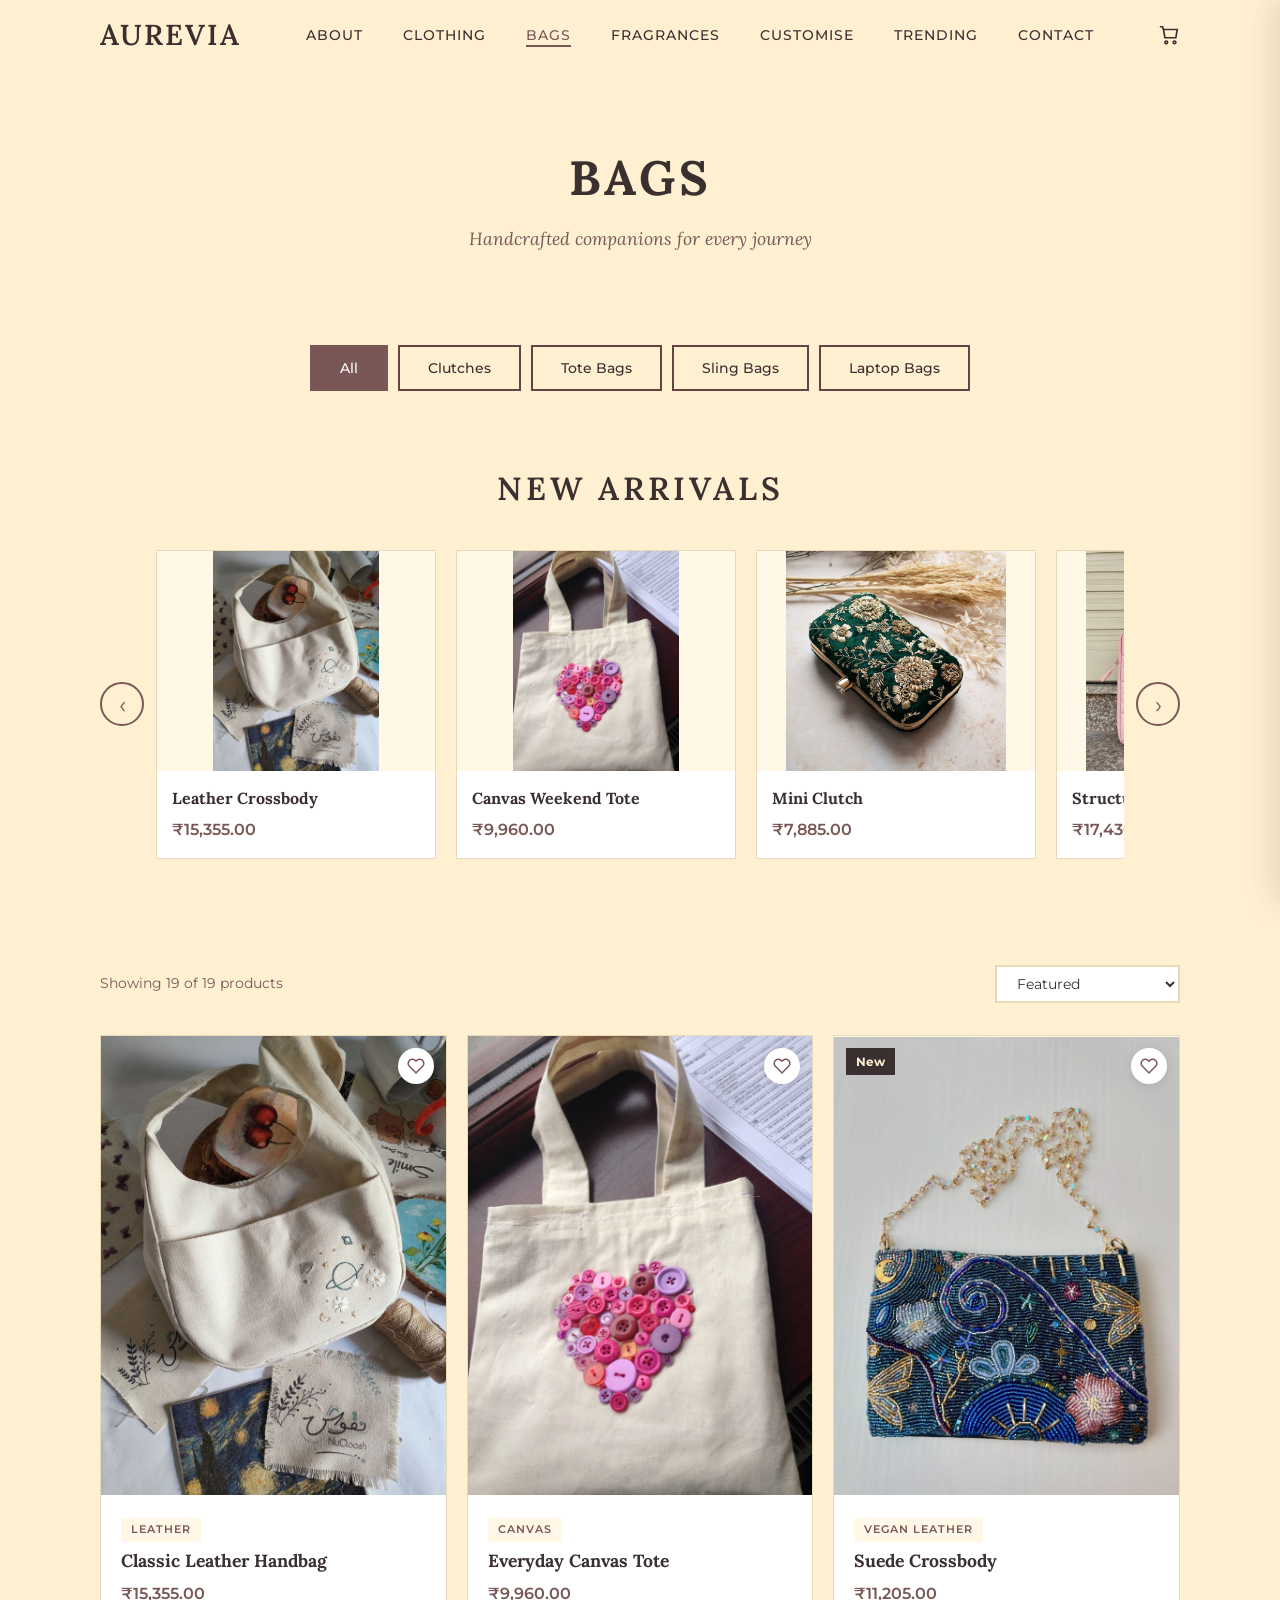
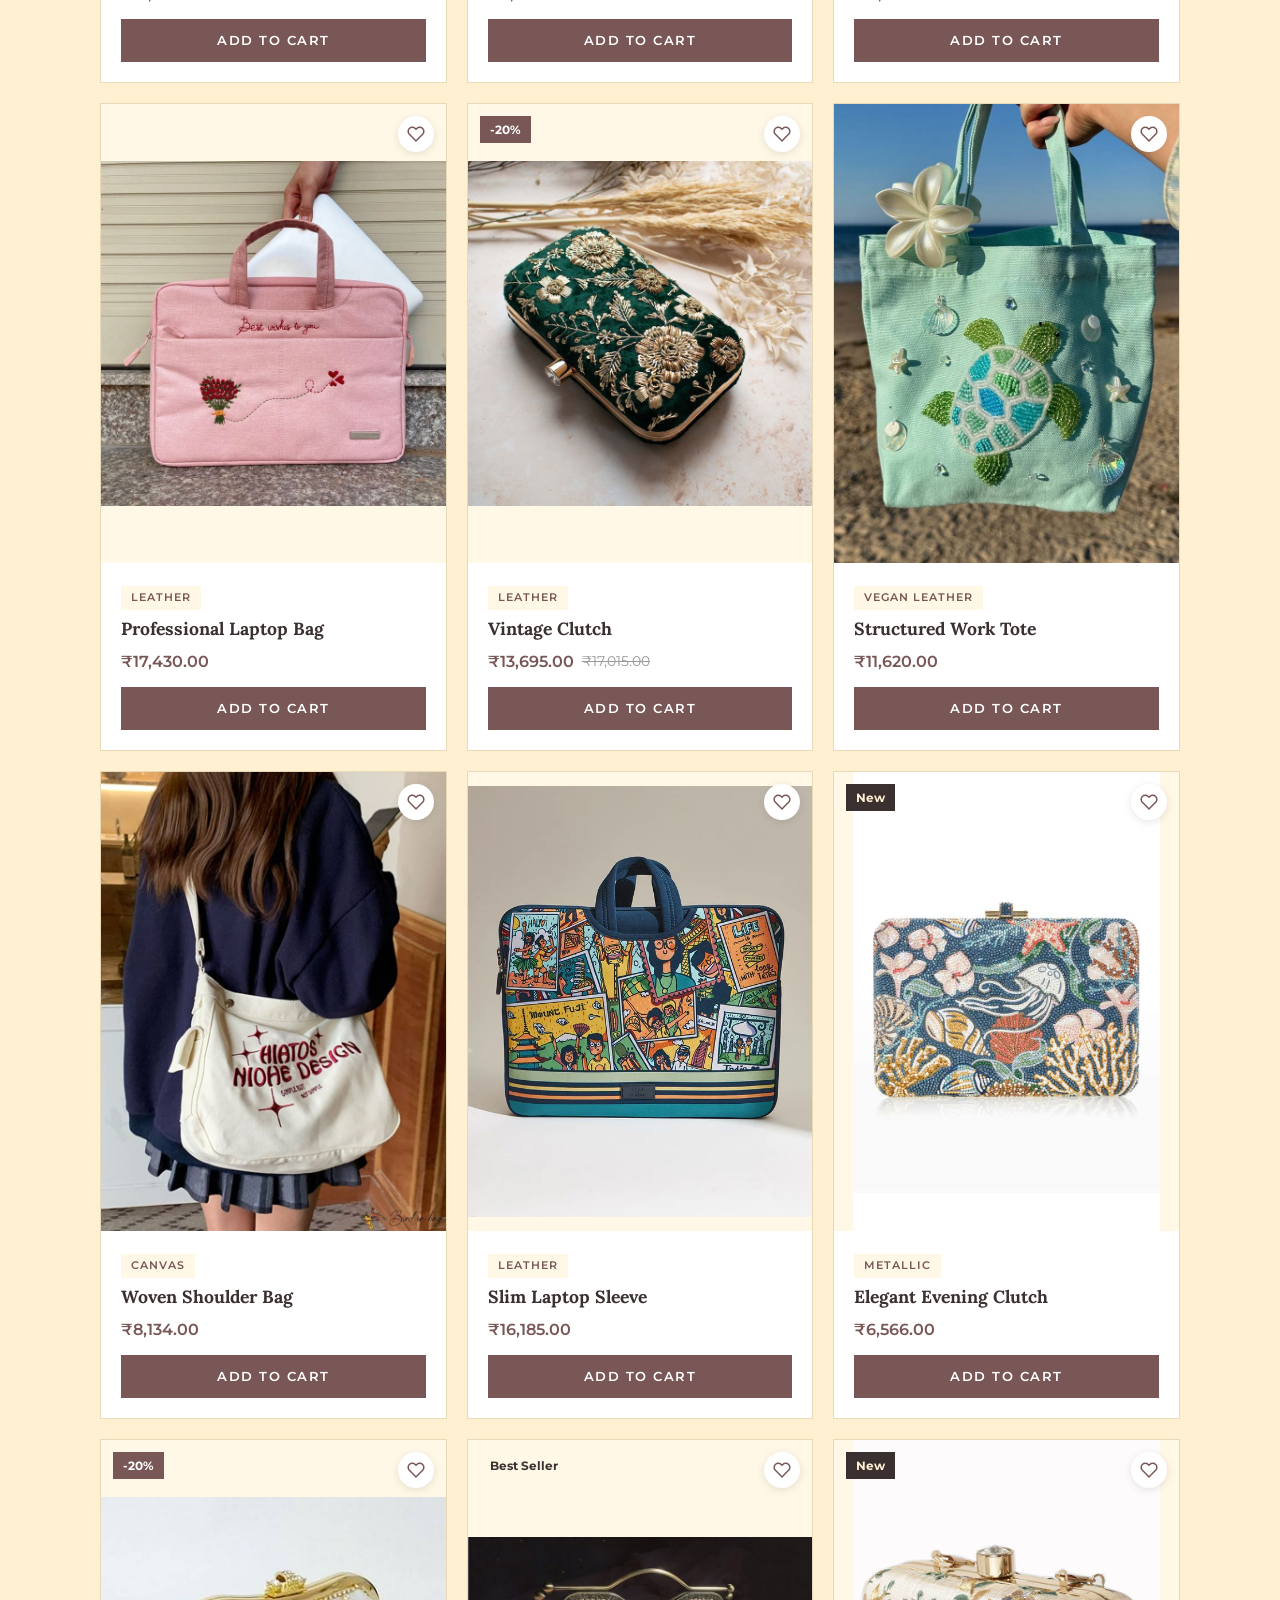
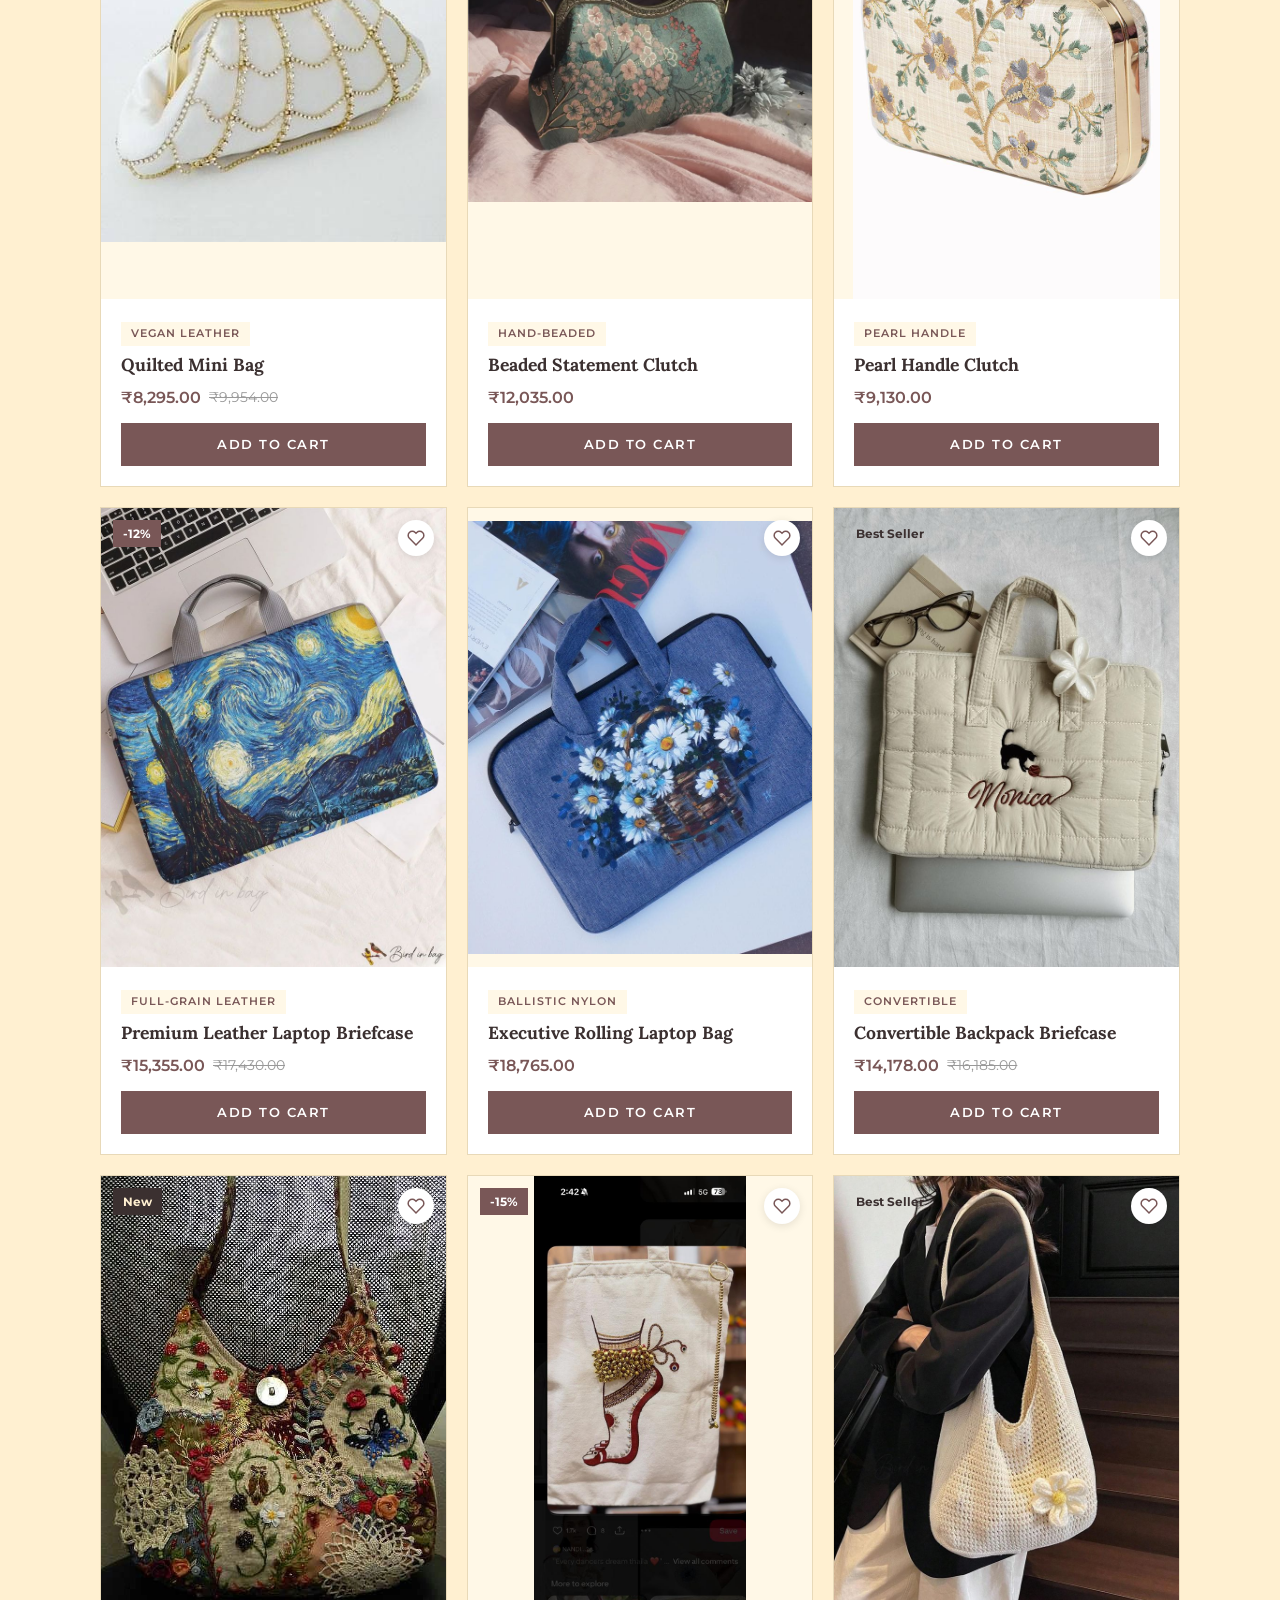
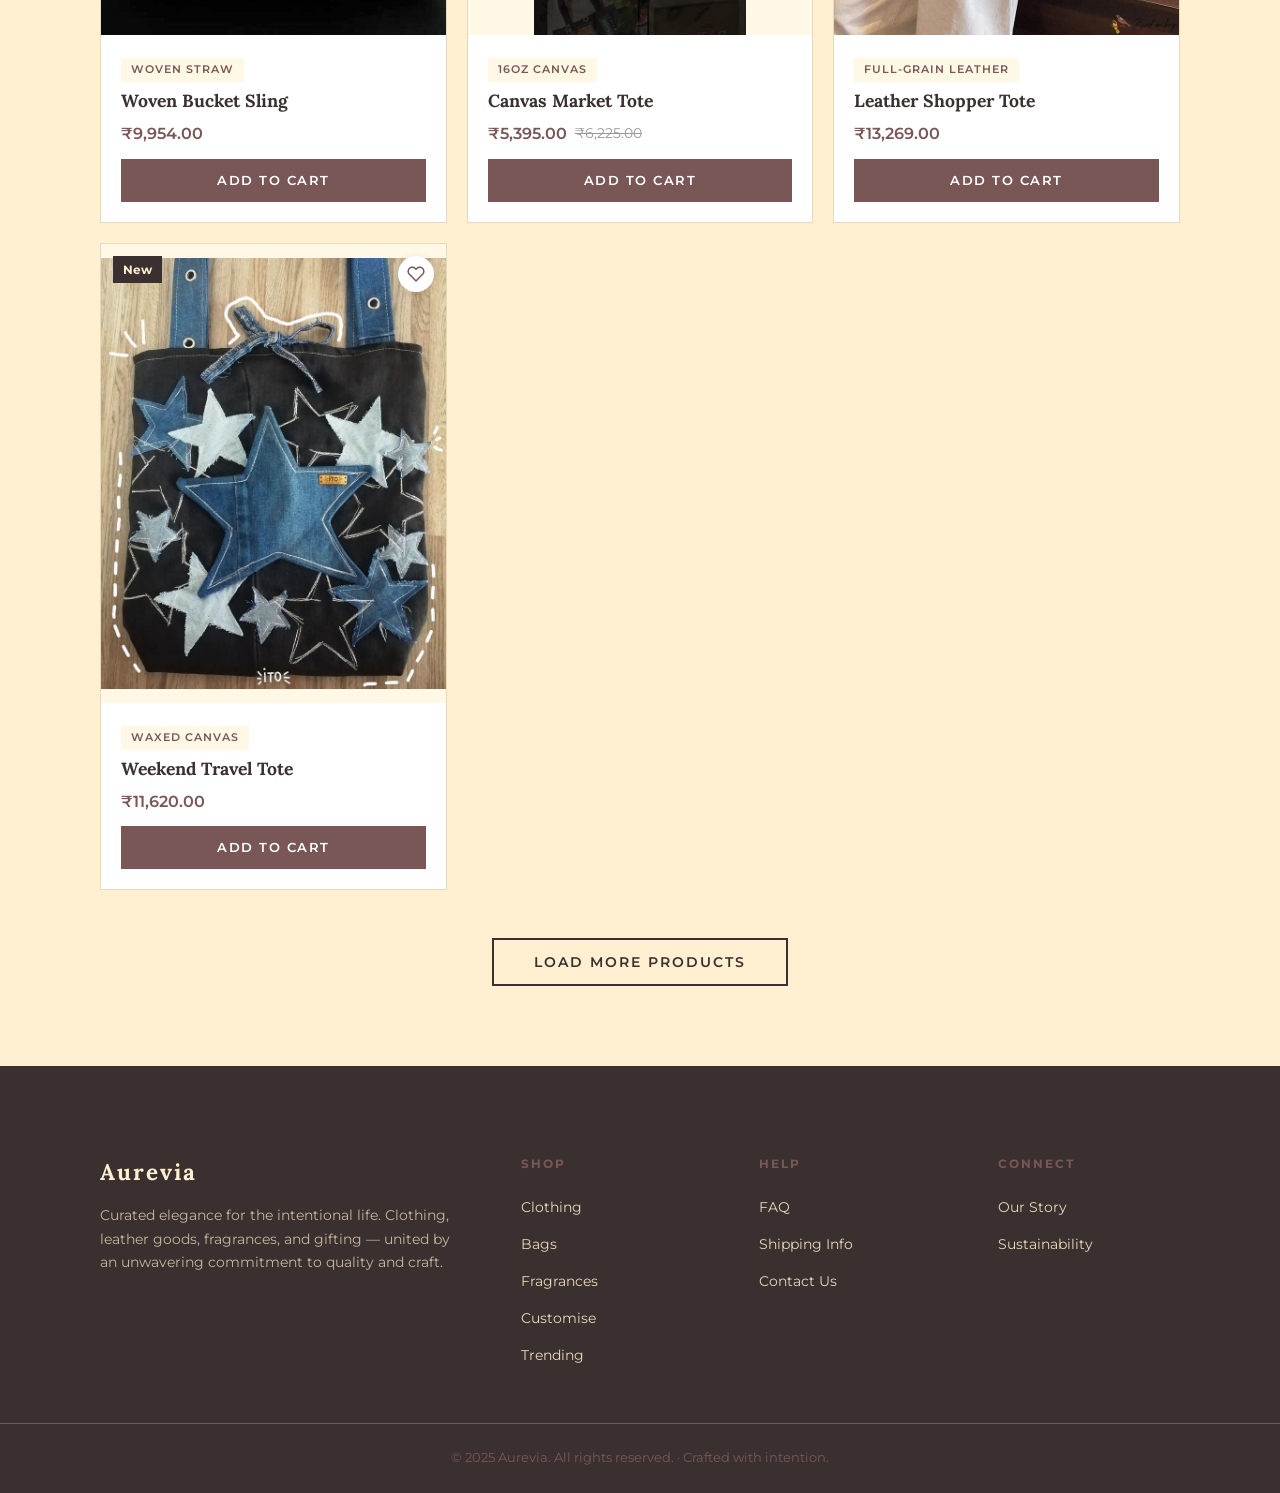
==== bags.html @ 45057c1c "images added, content changes, ui changes" ====
<!DOCTYPE html>
<html lang="en">
<head>
  <meta charset="UTF-8">
  <meta name="viewport" content="width=device-width, initial-scale=1.0">
  <meta name="description" content="Aurevia Bags & Charms — Handcrafted handbags, totes, sling bags, and bag charms.">
  <title>Bags | Aurevia</title>
  <link rel="preconnect" href="https://fonts.googleapis.com">
  <link rel="preconnect" href="https://fonts.gstatic.com" crossorigin>
  <link href="https://fonts.googleapis.com/css2?family=Lora:ital,wght@0,400..700;1,400..700&family=Montserrat:ital,wght@0,100..900;1,100..900&display=swap" rel="stylesheet">
  <link rel="stylesheet" href="styles/globals.css">
  <link rel="stylesheet" href="styles/responsive.css">
  <link rel="stylesheet" href="styles/shared.css">
  <link rel="stylesheet" href="styles/bags.css">
</head>
<body>

  <!-- ═══ NAVIGATION ═══ -->
  <nav id="navbar" class="navbar">
    <div class="container">
      <div class="nav-inner">
        <a href="index.html" class="logo">Aurevia</a>
        <ul class="nav-links">
          <li><a href="index.html" class="hover-link">About</a></li>
          <li><a href="clothing.html" class="hover-link">Clothing</a></li>
          <li><a href="bags.html" class="active">Bags</a></li>
          <li><a href="fragrances.html" class="hover-link">Fragrances</a></li>
          <li><a href="customise.html" class="hover-link">Customise</a></li>
          <li><a href="trending.html" class="hover-link">Trending</a></li>
          <li><a href="contact.html" class="hover-link">Contact</a></li>
        </ul>
        <div class="nav-actions">
          <button class="nav-icon-btn" aria-label="Bag">
            <svg width="22" height="22" fill="none" viewBox="0 0 24 24" stroke="currentColor" stroke-width="1.8">
              <path d="M6 6h15l-1.5 9h-12z"/><circle cx="9" cy="20" r="1.5"/><circle cx="18" cy="20" r="1.5"/><path d="M6 6L5 3H2"/>
            </svg>
            <span class="cart-count" id="cartCount">0</span>
          </button>
          <button class="hamburger" id="hamburgerBtn" aria-label="Menu" aria-expanded="false">
            <span></span><span></span><span></span>
          </button>
        </div>
      </div>
    </div>
  </nav>

  <!-- Mobile Menu Overlay -->
  <div class="mobile-menu-overlay" id="mobileOverlay"></div>

  <!-- Mobile Menu -->
  <div class="mobile-menu" id="mobileMenu" aria-hidden="true">
    <div class="mobile-menu-header">
      <a href="index.html" class="logo">Aurevia</a>
      <button class="mobile-close-btn" id="closeMenuBtn" aria-label="Close menu">
        <svg width="28" height="28" fill="none" viewBox="0 0 24 24" stroke="currentColor" stroke-width="1.8" stroke-linecap="round">
          <line x1="18" y1="6" x2="6" y2="18"/>
          <line x1="6" y1="6" x2="18" y2="18"/>
        </svg>
      </button>
    </div>
    <ul class="mobile-menu-nav">
      <li><a href="index.html">About</a></li>
      <li><a href="clothing.html">Clothing</a></li>
      <li><a href="bags.html" class="active">Bags</a></li>
      <li><a href="fragrances.html">Fragrances</a></li>
      <li><a href="customise.html">Customise</a></li>
      <li><a href="trending.html">Trending</a></li>
      <li><a href="contact.html">Contact</a></li>
    </ul>
    <div class="mobile-menu-footer">
      <div class="mobile-menu-social">
        <a href="#" aria-label="Instagram">
          <svg width="22" height="22" fill="none" viewBox="0 0 24 24" stroke="currentColor" stroke-width="1.6">
            <rect x="2" y="2" width="20" height="20" rx="5"/>
            <path d="M16 11.37A4 4 0 1112.63 8 4 4 0 0116 11.37z"/>
            <line x1="17.5" y1="6.5" x2="17.51" y2="6.5"/>
          </svg>
        </a>
        <a href="#" aria-label="Facebook">
          <svg width="22" height="22" fill="none" viewBox="0 0 24 24" stroke="currentColor" stroke-width="1.6">
            <path d="M18 2h-3a5 5 0 00-5 5v3H7v4h3v8h4v-8h3l1-4h-4V7a1 1 0 011-1h3z"/>
          </svg>
        </a>
        <a href="#" aria-label="Pinterest">
          <svg width="22" height="22" viewBox="0 0 24 24" fill="currentColor">
            <path d="M12 0C5.373 0 0 5.373 0 12c0 5.084 3.163 9.426 7.627 11.174-.105-.949-.2-2.405.042-3.441.218-.937 1.407-5.965 1.407-5.965s-.359-.719-.359-1.782c0-1.668.967-2.914 2.171-2.914 1.023 0 1.518.769 1.518 1.69 0 1.029-.655 2.568-.994 3.995-.283 1.194.599 2.169 1.777 2.169 2.133 0 3.772-2.249 3.772-5.495 0-2.873-2.064-4.882-5.012-4.882-3.414 0-5.418 2.561-5.418 5.207 0 1.031.397 2.138.893 2.738a.36.36 0 01.083.345l-.333 1.36c-.053.22-.174.267-.402.161-1.499-.698-2.436-2.889-2.436-4.649 0-3.785 2.75-7.262 7.929-7.262 4.163 0 7.398 2.967 7.398 6.931 0 4.136-2.607 7.464-6.227 7.464-1.216 0-2.359-.632-2.75-1.378l-.748 2.853c-.271 1.043-1.002 2.35-1.492 3.146C9.57 23.812 10.763 24 12 24c6.627 0 12-5.373 12-12S18.627 0 12 0z"/>
          </svg>
        </a>
      </div>
      <p class="mobile-menu-copyright">&copy; 2025 Aurevia</p>
    </div>
  </div>

  <main>

    <!-- ═══ PAGE HERO ═══ -->
    <section class="page-hero">
      <div class="container">
        <div class="hero-content">
          <div class="hero-line reveal"></div>
          <h1 class="page-title reveal">Bags</h1>
          <p class="page-subtitle reveal">Handcrafted companions for every journey</p>
        </div>
      </div>
    </section>

    <!-- ═══ CATEGORY FILTERS ═══ -->
    <section class="category-filters">
      <div class="container">
        <div class="filter-buttons">
          <button class="filter-btn active" data-category="all">All</button>
          <button class="filter-btn" data-category="clutches">Clutches</button>
          <button class="filter-btn" data-category="totes">Tote Bags</button>
          <button class="filter-btn" data-category="sling">Sling Bags</button>
          <button class="filter-btn" data-category="laptop">Laptop Bags</button>
        </div>
      </div>
    </section>

    <!-- ═══ NEW ARRIVALS CAROUSEL ═══ -->
    <section class="featured-arrivals">
      <div class="container">
        <h2 class="section-title">New Arrivals</h2>
        <div class="carousel-container">
          <button class="carousel-btn prev" aria-label="Previous">&lsaquo;</button>
          <div class="carousel-track" id="arrivalsTrack">

            <div class="carousel-card reveal">
              <div class="carousel-img"><img src="images/bags/clutch bags/bag1.jpeg" alt="Leather Crossbody"></div>
              <div class="carousel-info">
                <h3>Leather Crossbody</h3>
                <span class="current-price">₹15,355.00</span>
              </div>
            </div>

            <div class="carousel-card reveal">
              <div class="carousel-img"><img src="images/bags/tote bags/bag1.jpeg" alt="Canvas Weekend Tote"></div>
              <div class="carousel-info">
                <h3>Canvas Weekend Tote</h3>
                <span class="current-price">₹9,960.00</span>
              </div>
            </div>

            <div class="carousel-card reveal">
              <div class="carousel-img"><img src="images/bags/clutch bags/bag2.jpeg" alt="Mini Clutch"></div>
              <div class="carousel-info">
                <h3>Mini Clutch</h3>
                <span class="current-price">₹7,885.00</span>
              </div>
            </div>

            <div class="carousel-card reveal">
              <div class="carousel-img"><img src="images/bags/laptop bags/bag1.jpeg" alt="Structured Laptop Bag"></div>
              <div class="carousel-info">
                <h3>Structured Laptop Bag</h3>
                <span class="current-price">₹17,430.00</span>
              </div>
            </div>

            <div class="carousel-card reveal">
              <div class="carousel-img"><img src="images/bags/sling bags/bag1.jpeg" alt="Woven Bucket Bag"></div>
              <div class="carousel-info">
                <h3>Woven Bucket Bag</h3>
                <span class="current-price">₹12,035.00</span>
              </div>
            </div>

          </div>
          <button class="carousel-btn next" aria-label="Next">&rsaquo;</button>
        </div>
      </div>
    </section>

    <!-- ═══ PRODUCT GRID ═══ -->
    <section class="products-section">
      <div class="container">
        <div class="products-header">
          <p class="results-count">Showing 19 of 19 products</p>
          <select class="sort-select">
            <option value="featured">Featured</option>
            <option value="newest">Newest</option>
            <option value="price-low">Price: Low to High</option>
            <option value="price-high">Price: High to Low</option>
          </select>
        </div>

        <div class="product-grid grid-3" id="bags-grid">

          <div class="product-card reveal" data-id="bag-001" data-category="clutches" data-price="15355">
            <div class="product-image">
              <img src="images/bags/clutch bags/bag1.jpeg" alt="Classic Leather Handbag">
              <div class="product-overlay"><button class="quick-view-btn">Quick View</button></div>
              <button class="wishlist-btn" aria-label="Add to Wishlist"><svg fill="none" viewBox="0 0 24 24" stroke="currentColor" stroke-width="2"><path d="M20.84 4.61a5.5 5.5 0 00-7.78 0L12 5.67l-1.06-1.06a5.5 5.5 0 00-7.78 7.78l1.06 1.06L12 21.23l7.78-7.78 1.06-1.06a5.5 5.5 0 000-7.78z"/></svg></button>
            </div>
            <div class="product-info">
              <span class="material-tag">Leather</span>
              <h3 class="product-name">Classic Leather Handbag</h3>
              <div class="product-price"><span class="current-price">₹15,355.00</span></div>
              <button class="add-to-cart-btn">Add to Cart</button>
            </div>
          </div>

          <div class="product-card reveal" data-id="bag-002" data-category="totes" data-price="9960">
            <div class="product-image">
              <img src="images/bags/tote bags/bag1.jpeg" alt="Everyday Canvas Tote">
              <div class="product-overlay"><button class="quick-view-btn">Quick View</button></div>
              <button class="wishlist-btn" aria-label="Add to Wishlist"><svg fill="none" viewBox="0 0 24 24" stroke="currentColor" stroke-width="2"><path d="M20.84 4.61a5.5 5.5 0 00-7.78 0L12 5.67l-1.06-1.06a5.5 5.5 0 00-7.78 7.78l1.06 1.06L12 21.23l7.78-7.78 1.06-1.06a5.5 5.5 0 000-7.78z"/></svg></button>
            </div>
            <div class="product-info">
              <span class="material-tag">Canvas</span>
              <h3 class="product-name">Everyday Canvas Tote</h3>
              <div class="product-price"><span class="current-price">₹9,960.00</span></div>
              <button class="add-to-cart-btn">Add to Cart</button>
            </div>
          </div>

          <div class="product-card reveal" data-category="sling" data-price="11205">
            <div class="product-image">
              <img src="images/bags/sling bags/bag1.jpeg" alt="Suede Crossbody">
              <div class="product-overlay"><button class="quick-view-btn">Quick View</button></div>
              <button class="wishlist-btn" aria-label="Add to Wishlist"><svg fill="none" viewBox="0 0 24 24" stroke="currentColor" stroke-width="2"><path d="M20.84 4.61a5.5 5.5 0 00-7.78 0L12 5.67l-1.06-1.06a5.5 5.5 0 00-7.78 7.78l1.06 1.06L12 21.23l7.78-7.78 1.06-1.06a5.5 5.5 0 000-7.78z"/></svg></button>
              <span class="product-badge new">New</span>
            </div>
            <div class="product-info">
              <span class="material-tag">Vegan Leather</span>
              <h3 class="product-name">Suede Crossbody</h3>
              <div class="product-price"><span class="current-price">₹11,205.00</span></div>
              <button class="add-to-cart-btn">Add to Cart</button>
            </div>
          </div>

          <div class="product-card reveal" data-category="laptop" data-price="17430">
            <div class="product-image">
              <img src="images/bags/laptop bags/bag1.jpeg" alt="Professional Laptop Bag">
              <div class="product-overlay"><button class="quick-view-btn">Quick View</button></div>
              <button class="wishlist-btn" aria-label="Add to Wishlist"><svg fill="none" viewBox="0 0 24 24" stroke="currentColor" stroke-width="2"><path d="M20.84 4.61a5.5 5.5 0 00-7.78 0L12 5.67l-1.06-1.06a5.5 5.5 0 00-7.78 7.78l1.06 1.06L12 21.23l7.78-7.78 1.06-1.06a5.5 5.5 0 000-7.78z"/></svg></button>
            </div>
            <div class="product-info">
              <span class="material-tag">Leather</span>
              <h3 class="product-name">Professional Laptop Bag</h3>
              <div class="product-price"><span class="current-price">₹17,430.00</span></div>
              <button class="add-to-cart-btn">Add to Cart</button>
            </div>
          </div>

          <div class="product-card reveal" data-category="clutches" data-price="13695">
            <div class="product-image">
              <img src="images/bags/clutch bags/bag2.jpeg" alt="Vintage Clutch">
              <div class="product-overlay"><button class="quick-view-btn">Quick View</button></div>
              <button class="wishlist-btn" aria-label="Add to Wishlist"><svg fill="none" viewBox="0 0 24 24" stroke="currentColor" stroke-width="2"><path d="M20.84 4.61a5.5 5.5 0 00-7.78 0L12 5.67l-1.06-1.06a5.5 5.5 0 00-7.78 7.78l1.06 1.06L12 21.23l7.78-7.78 1.06-1.06a5.5 5.5 0 000-7.78z"/></svg></button>
              <span class="product-badge sale">-20%</span>
            </div>
            <div class="product-info">
              <span class="material-tag">Leather</span>
              <h3 class="product-name">Vintage Clutch</h3>
              <div class="product-price"><span class="current-price">₹13,695.00</span><span class="original-price">₹17,015.00</span></div>
              <button class="add-to-cart-btn">Add to Cart</button>
            </div>
          </div>

          <div class="product-card reveal" data-category="totes" data-price="11620">
            <div class="product-image">
              <img src="images/bags/tote bags/bag2.jpeg" alt="Structured Work Tote">
              <div class="product-overlay"><button class="quick-view-btn">Quick View</button></div>
              <button class="wishlist-btn" aria-label="Add to Wishlist"><svg fill="none" viewBox="0 0 24 24" stroke="currentColor" stroke-width="2"><path d="M20.84 4.61a5.5 5.5 0 00-7.78 0L12 5.67l-1.06-1.06a5.5 5.5 0 00-7.78 7.78l1.06 1.06L12 21.23l7.78-7.78 1.06-1.06a5.5 5.5 0 000-7.78z"/></svg></button>
            </div>
            <div class="product-info">
              <span class="material-tag">Vegan Leather</span>
              <h3 class="product-name">Structured Work Tote</h3>
              <div class="product-price"><span class="current-price">₹11,620.00</span></div>
              <button class="add-to-cart-btn">Add to Cart</button>
            </div>
          </div>

          <div class="product-card reveal" data-category="sling" data-price="8134">
            <div class="product-image">
              <img src="images/bags/sling bags/bag2.jpeg" alt="Woven Shoulder Bag">
              <div class="product-overlay"><button class="quick-view-btn">Quick View</button></div>
              <button class="wishlist-btn" aria-label="Add to Wishlist"><svg fill="none" viewBox="0 0 24 24" stroke="currentColor" stroke-width="2"><path d="M20.84 4.61a5.5 5.5 0 00-7.78 0L12 5.67l-1.06-1.06a5.5 5.5 0 00-7.78 7.78l1.06 1.06L12 21.23l7.78-7.78 1.06-1.06a5.5 5.5 0 000-7.78z"/></svg></button>
            </div>
            <div class="product-info">
              <span class="material-tag">Canvas</span>
              <h3 class="product-name">Woven Shoulder Bag</h3>
              <div class="product-price"><span class="current-price">₹8,134.00</span></div>
              <button class="add-to-cart-btn">Add to Cart</button>
            </div>
          </div>

          <div class="product-card reveal" data-category="laptop" data-price="16185">
            <div class="product-image">
              <img src="images/bags/laptop bags/bag2.jpeg" alt="Slim Laptop Sleeve">
              <div class="product-overlay"><button class="quick-view-btn">Quick View</button></div>
              <button class="wishlist-btn" aria-label="Add to Wishlist"><svg fill="none" viewBox="0 0 24 24" stroke="currentColor" stroke-width="2"><path d="M20.84 4.61a5.5 5.5 0 00-7.78 0L12 5.67l-1.06-1.06a5.5 5.5 0 00-7.78 7.78l1.06 1.06L12 21.23l7.78-7.78 1.06-1.06a5.5 5.5 0 000-7.78z"/></svg></button>
            </div>
            <div class="product-info">
              <span class="material-tag">Leather</span>
              <h3 class="product-name">Slim Laptop Sleeve</h3>
              <div class="product-price"><span class="current-price">₹16,185.00</span></div>
              <button class="add-to-cart-btn">Add to Cart</button>
            </div>
          </div>

          <div class="product-card reveal" data-id="bag-003" data-category="clutches" data-price="6566">
            <div class="product-image">
              <img src="images/bags/clutch bags/bag3.jpeg" alt="Elegant Evening Clutch">
              <div class="product-overlay"><button class="quick-view-btn">Quick View</button></div>
              <button class="wishlist-btn" aria-label="Add to Wishlist"><svg fill="none" viewBox="0 0 24 24" stroke="currentColor" stroke-width="2"><path d="M20.84 4.61a5.5 5.5 0 00-7.78 0L12 5.67l-1.06-1.06a5.5 5.5 0 00-7.78 7.78l1.06 1.06L12 21.23l7.78-7.78 1.06-1.06a5.5 5.5 0 000-7.78z"/></svg></button>
              <span class="product-badge new">New</span>
            </div>
            <div class="product-info">
              <span class="material-tag">Metallic</span>
              <h3 class="product-name">Elegant Evening Clutch</h3>
              <div class="product-price"><span class="current-price">₹6,566.00</span></div>
              <button class="add-to-cart-btn">Add to Cart</button>
            </div>
          </div>

          <div class="product-card reveal" data-id="bag-004" data-category="clutches" data-price="8295">
            <div class="product-image">
              <img src="images/bags/clutch bags/bag4.jpeg" alt="Quilted Mini Bag">
              <div class="product-overlay"><button class="quick-view-btn">Quick View</button></div>
              <button class="wishlist-btn" aria-label="Add to Wishlist"><svg fill="none" viewBox="0 0 24 24" stroke="currentColor" stroke-width="2"><path d="M20.84 4.61a5.5 5.5 0 00-7.78 0L12 5.67l-1.06-1.06a5.5 5.5 0 00-7.78 7.78l1.06 1.06L12 21.23l7.78-7.78 1.06-1.06a5.5 5.5 0 000-7.78z"/></svg></button>
              <span class="product-badge sale">-20%</span>
            </div>
            <div class="product-info">
              <span class="material-tag">Vegan Leather</span>
              <h3 class="product-name">Quilted Mini Bag</h3>
              <div class="product-price"><span class="current-price">₹8,295.00</span><span class="original-price">₹9,954.00</span></div>
              <button class="add-to-cart-btn">Add to Cart</button>
            </div>
          </div>

          <div class="product-card reveal" data-id="bag-005" data-category="clutches" data-price="12035">
            <div class="product-image">
              <img src="images/bags/clutch bags/bag5.jpeg" alt="Beaded Statement Clutch">
              <div class="product-overlay"><button class="quick-view-btn">Quick View</button></div>
              <button class="wishlist-btn" aria-label="Add to Wishlist"><svg fill="none" viewBox="0 0 24 24" stroke="currentColor" stroke-width="2"><path d="M20.84 4.61a5.5 5.5 0 00-7.78 0L12 5.67l-1.06-1.06a5.5 5.5 0 00-7.78 7.78l1.06 1.06L12 21.23l7.78-7.78 1.06-1.06a5.5 5.5 0 000-7.78z"/></svg></button>
              <span class="product-badge bestseller">Best Seller</span>
            </div>
            <div class="product-info">
              <span class="material-tag">Hand-beaded</span>
              <h3 class="product-name">Beaded Statement Clutch</h3>
              <div class="product-price"><span class="current-price">₹12,035.00</span></div>
              <button class="add-to-cart-btn">Add to Cart</button>
            </div>
          </div>

          <div class="product-card reveal" data-id="bag-006" data-category="clutches" data-price="9130">
            <div class="product-image">
              <img src="images/bags/clutch bags/bag6.jpeg" alt="Pearl Handle Clutch">
              <div class="product-overlay"><button class="quick-view-btn">Quick View</button></div>
              <button class="wishlist-btn" aria-label="Add to Wishlist"><svg fill="none" viewBox="0 0 24 24" stroke="currentColor" stroke-width="2"><path d="M20.84 4.61a5.5 5.5 0 00-7.78 0L12 5.67l-1.06-1.06a5.5 5.5 0 00-7.78 7.78l1.06 1.06L12 21.23l7.78-7.78 1.06-1.06a5.5 5.5 0 000-7.78z"/></svg></button>
              <span class="product-badge new">New</span>
            </div>
            <div class="product-info">
              <span class="material-tag">Pearl Handle</span>
              <h3 class="product-name">Pearl Handle Clutch</h3>
              <div class="product-price"><span class="current-price">₹9,130.00</span></div>
              <button class="add-to-cart-btn">Add to Cart</button>
            </div>
          </div>

          <div class="product-card reveal" data-id="bag-007" data-category="laptop" data-price="15355">
            <div class="product-image">
              <img src="images/bags/laptop bags/bag3.jpeg" alt="Premium Leather Laptop Briefcase">
              <div class="product-overlay"><button class="quick-view-btn">Quick View</button></div>
              <button class="wishlist-btn" aria-label="Add to Wishlist"><svg fill="none" viewBox="0 0 24 24" stroke="currentColor" stroke-width="2"><path d="M20.84 4.61a5.5 5.5 0 00-7.78 0L12 5.67l-1.06-1.06a5.5 5.5 0 00-7.78 7.78l1.06 1.06L12 21.23l7.78-7.78 1.06-1.06a5.5 5.5 0 000-7.78z"/></svg></button>
              <span class="product-badge sale">-12%</span>
            </div>
            <div class="product-info">
              <span class="material-tag">Full-Grain Leather</span>
              <h3 class="product-name">Premium Leather Laptop Briefcase</h3>
              <div class="product-price"><span class="current-price">₹15,355.00</span><span class="original-price">₹17,430.00</span></div>
              <button class="add-to-cart-btn">Add to Cart</button>
            </div>
          </div>

          <div class="product-card reveal" data-id="bag-008" data-category="laptop" data-price="18765">
            <div class="product-image">
              <img src="images/bags/laptop bags/bag4.jpeg" alt="Executive Rolling Laptop Bag">
              <div class="product-overlay"><button class="quick-view-btn">Quick View</button></div>
              <button class="wishlist-btn" aria-label="Add to Wishlist"><svg fill="none" viewBox="0 0 24 24" stroke="currentColor" stroke-width="2"><path d="M20.84 4.61a5.5 5.5 0 00-7.78 0L12 5.67l-1.06-1.06a5.5 5.5 0 00-7.78 7.78l1.06 1.06L12 21.23l7.78-7.78 1.06-1.06a5.5 5.5 0 000-7.78z"/></svg></button>
            </div>
            <div class="product-info">
              <span class="material-tag">Ballistic Nylon</span>
              <h3 class="product-name">Executive Rolling Laptop Bag</h3>
              <div class="product-price"><span class="current-price">₹18,765.00</span></div>
              <button class="add-to-cart-btn">Add to Cart</button>
            </div>
          </div>

          <div class="product-card reveal" data-id="bag-009" data-category="laptop" data-price="14178">
            <div class="product-image">
              <img src="images/bags/laptop bags/bag5.jpeg" alt="Convertible Backpack Briefcase">
              <div class="product-overlay"><button class="quick-view-btn">Quick View</button></div>
              <button class="wishlist-btn" aria-label="Add to Wishlist"><svg fill="none" viewBox="0 0 24 24" stroke="currentColor" stroke-width="2"><path d="M20.84 4.61a5.5 5.5 0 00-7.78 0L12 5.67l-1.06-1.06a5.5 5.5 0 00-7.78 7.78l1.06 1.06L12 21.23l7.78-7.78 1.06-1.06a5.5 5.5 0 000-7.78z"/></svg></button>
              <span class="product-badge bestseller">Best Seller</span>
            </div>
            <div class="product-info">
              <span class="material-tag">Convertible</span>
              <h3 class="product-name">Convertible Backpack Briefcase</h3>
              <div class="product-price"><span class="current-price">₹14,178.00</span><span class="original-price">₹16,185.00</span></div>
              <button class="add-to-cart-btn">Add to Cart</button>
            </div>
          </div>

          <div class="product-card reveal" data-id="bag-010" data-category="sling" data-price="9954">
            <div class="product-image">
              <img src="images/bags/sling bags/bag3.jpeg" alt="Woven Bucket Sling">
              <div class="product-overlay"><button class="quick-view-btn">Quick View</button></div>
              <button class="wishlist-btn" aria-label="Add to Wishlist"><svg fill="none" viewBox="0 0 24 24" stroke="currentColor" stroke-width="2"><path d="M20.84 4.61a5.5 5.5 0 00-7.78 0L12 5.67l-1.06-1.06a5.5 5.5 0 00-7.78 7.78l1.06 1.06L12 21.23l7.78-7.78 1.06-1.06a5.5 5.5 0 000-7.78z"/></svg></button>
              <span class="product-badge new">New</span>
            </div>
            <div class="product-info">
              <span class="material-tag">Woven Straw</span>
              <h3 class="product-name">Woven Bucket Sling</h3>
              <div class="product-price"><span class="current-price">₹9,954.00</span></div>
              <button class="add-to-cart-btn">Add to Cart</button>
            </div>
          </div>

          <div class="product-card reveal" data-id="bag-011" data-category="totes" data-price="5395">
            <div class="product-image">
              <img src="images/bags/tote bags/bag3.jpeg" alt="Canvas Market Tote">
              <div class="product-overlay"><button class="quick-view-btn">Quick View</button></div>
              <button class="wishlist-btn" aria-label="Add to Wishlist"><svg fill="none" viewBox="0 0 24 24" stroke="currentColor" stroke-width="2"><path d="M20.84 4.61a5.5 5.5 0 00-7.78 0L12 5.67l-1.06-1.06a5.5 5.5 0 00-7.78 7.78l1.06 1.06L12 21.23l7.78-7.78 1.06-1.06a5.5 5.5 0 000-7.78z"/></svg></button>
              <span class="product-badge sale">-15%</span>
            </div>
            <div class="product-info">
              <span class="material-tag">16oz Canvas</span>
              <h3 class="product-name">Canvas Market Tote</h3>
              <div class="product-price"><span class="current-price">₹5,395.00</span><span class="original-price">₹6,225.00</span></div>
              <button class="add-to-cart-btn">Add to Cart</button>
            </div>
          </div>

          <div class="product-card reveal" data-id="bag-012" data-category="totes" data-price="13269">
            <div class="product-image">
              <img src="images/bags/tote bags/bag4.jpeg" alt="Leather Shopper Tote">
              <div class="product-overlay"><button class="quick-view-btn">Quick View</button></div>
              <button class="wishlist-btn" aria-label="Add to Wishlist"><svg fill="none" viewBox="0 0 24 24" stroke="currentColor" stroke-width="2"><path d="M20.84 4.61a5.5 5.5 0 00-7.78 0L12 5.67l-1.06-1.06a5.5 5.5 0 00-7.78 7.78l1.06 1.06L12 21.23l7.78-7.78 1.06-1.06a5.5 5.5 0 000-7.78z"/></svg></button>
              <span class="product-badge bestseller">Best Seller</span>
            </div>
            <div class="product-info">
              <span class="material-tag">Full-Grain Leather</span>
              <h3 class="product-name">Leather Shopper Tote</h3>
              <div class="product-price"><span class="current-price">₹13,269.00</span></div>
              <button class="add-to-cart-btn">Add to Cart</button>
            </div>
          </div>

          <div class="product-card reveal" data-id="bag-013" data-category="totes" data-price="11620">
            <div class="product-image">
              <img src="images/bags/tote bags/bag5.jpeg" alt="Weekend Travel Tote">
              <div class="product-overlay"><button class="quick-view-btn">Quick View</button></div>
              <button class="wishlist-btn" aria-label="Add to Wishlist"><svg fill="none" viewBox="0 0 24 24" stroke="currentColor" stroke-width="2"><path d="M20.84 4.61a5.5 5.5 0 00-7.78 0L12 5.67l-1.06-1.06a5.5 5.5 0 00-7.78 7.78l1.06 1.06L12 21.23l7.78-7.78 1.06-1.06a5.5 5.5 0 000-7.78z"/></svg></button>
              <span class="product-badge new">New</span>
            </div>
            <div class="product-info">
              <span class="material-tag">Waxed Canvas</span>
              <h3 class="product-name">Weekend Travel Tote</h3>
              <div class="product-price"><span class="current-price">₹11,620.00</span></div>
              <button class="add-to-cart-btn">Add to Cart</button>
            </div>
          </div>

        </div>

        <div class="load-more"><button class="load-more-btn">Load More Products</button></div>
      </div>
    </section>
  </main>

  <!-- ═══ FOOTER ═══ -->
  <footer class="footer">
    <div class="container">
      <div class="footer-grid">
        <div class="footer-brand">
          <h3>Aurevia</h3>
          <p>Curated elegance for the intentional life. Clothing, leather goods, fragrances, and gifting — united by an unwavering commitment to quality and craft.</p>
        </div>
        <div class="footer-col"><h4>Shop</h4><ul class="footer-links"><li><a href="clothing.html" class="hover-link">Clothing</a></li><li><a href="bags.html" class="hover-link">Bags</a></li><li><a href="fragrances.html" class="hover-link">Fragrances</a></li><li><a href="customise.html" class="hover-link">Customise</a></li><li><a href="trending.html" class="hover-link">Trending</a></li></ul></div>
        <div class="footer-col"><h4>Help</h4><ul class="footer-links"><li><a href="contact.html">FAQ</a></li><li><a href="#">Shipping Info</a></li><li><a href="contact.html">Contact Us</a></li></ul></div>
        <div class="footer-col"><h4>Connect</h4><ul class="footer-links"><li><a href="index.html">Our Story</a></li><li><a href="#">Sustainability</a></li></ul></div>
      </div>
    </div>
    <div class="footer-bottom"><div class="container"><p>&copy; 2025 Aurevia. All rights reserved. &middot; Crafted with intention.</p></div></div>
  </footer>

  <script src="js/main.js"></script>
  <script src="js/cart.js"></script>
  <script src="js/products.js"></script>
  <script>
    /* Carousel navigation */
    const track = document.getElementById('arrivalsTrack');
    const prevBtn = document.querySelector('.carousel-btn.prev');
    const nextBtn = document.querySelector('.carousel-btn.next');
    if (track && prevBtn && nextBtn) {
      const scrollAmt = 300;
      prevBtn.addEventListener('click', () => track.scrollBy({ left: -scrollAmt, behavior: 'smooth' }));
      nextBtn.addEventListener('click', () => track.scrollBy({ left: scrollAmt, behavior: 'smooth' }));
    }
  </script>
</body>
</html>
---- styles/globals.css ----
/* =============================================
   GLOBALS.CSS — Aurevia E-Commerce
   Base styles, design tokens, utilities
   ============================================= */

/* ─── Design Tokens ─────────────────────────── */
:root {
  /* Color Palette */
  --cream-bg:    #FFF0D1;
  --cream-light: #FFF8E7;
  --cream-dark:  #E8D9B8;
  --warm-brown:  #795757;
  --deep-brown:  #664343;
  --dark-brown:  #3B3030;
  --white:       #FFFFFF;

  /* Typography */
  --font-primary:   'Lora', serif;
  --font-secondary: 'Montserrat', sans-serif;

  /* Shadows */
  --shadow-sm: 0 2px 10px rgba(59, 48, 48, 0.06);
  --shadow-md: 0 4px 20px rgba(59, 48, 48, 0.10);
  --shadow-lg: 0 8px 40px rgba(59, 48, 48, 0.16);

  /* Transitions */
  --t-fast: 0.2s ease-out;
  --t-base: 0.3s ease-out;
  --t-slow: 0.6s ease-out;
}

/* ─── Reset ─────────────────────────────────── */
*, *::before, *::after {
  box-sizing: border-box;
  margin: 0;
  padding: 0;
}

*:focus-visible {
  outline: 2px solid var(--warm-brown);
  outline-offset: 2px;
}

html {
  scroll-behavior: smooth;
  font-size: 16px;
}

body {
  background-color: var(--cream-bg);
  color: var(--dark-brown);
  font-family: var(--font-secondary);
  overflow-x: hidden;
  line-height: 1.6;
}

img {
  max-width: 100%;
  height: auto;
  display: block;
}

a {
  text-decoration: none;
  color: inherit;
  transition: color var(--t-base);
}

ul, ol {
  list-style: none;
}

button {
  cursor: pointer;
  border: none;
  background: none;
  font-family: var(--font-secondary);
}

/* ─── Custom Scrollbar ───────────────────────── */
::-webkit-scrollbar          { width: 8px; }
::-webkit-scrollbar-track    { background: var(--cream-bg); }
::-webkit-scrollbar-thumb    { background: var(--warm-brown); border-radius: 4px; }
::-webkit-scrollbar-thumb:hover { background: var(--deep-brown); }

/* ─── Layout ─────────────────────────────────── */
.container {
  max-width: 1200px;
  margin: 0 auto;
  padding: 0 2rem;
}

/* ─── Scroll Reveal ──────────────────────────── */
.reveal,
.reveal-left,
.reveal-right {
  -webkit-transition: opacity 0.8s ease-out, -webkit-transform 0.8s ease-out;
  transition: opacity 0.8s ease-out, transform 0.8s ease-out;
}

.reveal       { opacity: 0; -webkit-transform: translateY(40px); transform: translateY(40px); }
.reveal-left  { opacity: 0; -webkit-transform: translateX(-50px); transform: translateX(-50px); }
.reveal-right { opacity: 0; -webkit-transform: translateX(50px); transform: translateX(50px); }

.reveal.visible,
.reveal-left.visible,
.reveal-right.visible {
  opacity: 1;
  -webkit-transform: translate(0, 0);
  transform: translate(0, 0);
}

/* ─── Hover Underline ────────────────────────── */
.hover-link {
  position: relative;
  display: inline-block;
}
.hover-link::after {
  content: '';
  position: absolute;
  bottom: -3px;
  left: 0;
  width: 100%;
  height: 2px;
  background: var(--warm-brown);
  transform: scaleX(0);
  transform-origin: right;
  transition: transform 0.3s ease-out;
}
.hover-link:hover::after {
  transform: scaleX(1);
  transform-origin: left;
}

/* ─── Section Typography ─────────────────────── */
.section-subtitle {
  font-family: var(--font-secondary);
  font-size: 0.9rem;
  font-weight: 500;
  color: var(--warm-brown);
  text-transform: uppercase;
  letter-spacing: 3px;
  text-align: center;
  margin-bottom: 0.6rem;
}

.section-title {
  font-family: var(--font-primary);
  font-size: 2.5rem;
  font-weight: 600;
  color: var(--dark-brown);
  letter-spacing: 4px;
  text-transform: uppercase;
  text-align: center;
  line-height: 1.15;
  margin-bottom: 1rem;
}

.section-divider {
  width: 60px;
  height: 3px;
  background: var(--warm-brown);
  margin: 0 auto 1.5rem;
  border: none;
}

/* ─── Buttons ────────────────────────────────── */
.btn-primary {
  display: inline-block;
  font-family: var(--font-secondary);
  font-size: 0.9rem;
  font-weight: 600;
  letter-spacing: 2px;
  text-transform: uppercase;
  color: var(--white);
  background: var(--warm-brown);
  padding: 14px 40px;
  border: 2px solid var(--warm-brown);
  border-radius: 0;
  cursor: pointer;
  transition: background var(--t-base), border-color var(--t-base),
              color var(--t-base), transform 0.2s ease, box-shadow var(--t-base);
}
.btn-primary:hover {
  background: var(--deep-brown);
  border-color: var(--deep-brown);
  transform: scale(1.05);
  box-shadow: 0 8px 25px rgba(121, 87, 87, 0.35);
}
.btn-primary:focus-visible {
  outline: 3px solid var(--deep-brown);
  outline-offset: 2px;
}
.btn-primary:active { transform: scale(0.98); }

.btn-secondary {
  display: inline-block;
  font-family: var(--font-secondary);
  font-size: 0.9rem;
  font-weight: 600;
  letter-spacing: 2px;
  text-transform: uppercase;
  color: var(--dark-brown);
  background: transparent;
  padding: 14px 40px;
  border: 2px solid var(--dark-brown);
  border-radius: 0;
  cursor: pointer;
  transition: background var(--t-base), color var(--t-base), transform 0.2s ease;
}
.btn-secondary:hover {
  background: var(--dark-brown);
  color: var(--white);
  transform: scale(1.05);
}
.btn-secondary:focus-visible {
  outline: 3px solid var(--dark-brown);
  outline-offset: 2px;
}
.btn-secondary:active { transform: scale(0.98); }
---- styles/responsive.css ----
/* =============================================
   RESPONSIVE.CSS — Aurevia E-Commerce
   Responsive design system & mobile navigation
   ============================================= */

/* ─────────────────────────────────────────────
   TABLE OF CONTENTS
   ─────────────────────────────────────────────
   1. Container Widths & Spacing
   2. Typography Scaling
   3. Display Utilities (Hide/Show)
   4. Spacing Utilities
   5. Responsive Animations
   6. Media Query Breakpoints
      6.1 Extra Large (≥ 1440px)
      6.2 Large (1200px - 1439px)
      6.3 Medium (992px - 1199px)
      6.4 Small (768px - 991px)
      6.5 Extra Small (< 768px)
      6.6 Very Small (< 480px)
   7. Mobile Navigation Enhancement Overrides
   8. Hero Sections Responsive
   9. Product Grids Responsive
   10. Two-Column Layouts Responsive
   11. Forms & Inputs Responsive
   12. Tables Responsive
   13. Footer Responsive
   14. Modals Responsive
   ───────────────────────────────────────────── */

/* ─── 1. Container Widths ───────────────────── */
.container {
  max-width: 1320px;
  padding: 0 30px;
}

/* ─── 2. Typography Scaling ─────────────────── */
.hero-brand {
  font-size: 3.5rem;
}

.section-title {
  font-size: 2.5rem;
}

.page-title {
  font-size: 3rem;
}

/* ─── 3. Display Utilities ──────────────────── */
.hide-desktop {
  display: none !important;
}

.hide-mobile {
  display: block !important;
}

.show-desktop-only {
  display: block !important;
}

.show-mobile-only {
  display: none !important;
}

/* Utility for flex/grid display types */
.hide-mobile-flex {
  display: flex !important;
}

.hide-mobile-grid {
  display: grid !important;
}

/* ─── 4. Spacing Utilities ───────────────────── */
.section-padding {
  padding: 80px 20px;
}

.element-gap-lg {
  gap: 30px;
}

.element-gap-sm {
  gap: 20px;
}

/* ─── 5. Reduced Motion ───────────────────────── */
@media (prefers-reduced-motion: reduce) {
  *,
  *::before,
  *::after {
    animation-duration: 0.01ms !important;
    animation-iteration-count: 1 !important;
    transition-duration: 0.01ms !important;
  }
}

/* ─── 6. Media Query Breakpoints ──────────────── */

/* ── 6.1 Extra Large: ≥ 1440px ── */
@media (min-width: 1440px) {
  .container {
    max-width: 1320px;
    padding: 0 30px;
  }

  .hero-brand {
    font-size: 4rem;
  }

  .section-title {
    font-size: 2.8rem;
  }
}

/* ── 6.2 Large: 1200px - 1439px ── */
@media (max-width: 1439px) and (min-width: 1200px) {
  .container {
    max-width: 1140px;
    padding: 0 30px;
  }

  .hero-brand {
    font-size: 3.5rem;
  }

  .section-title {
    font-size: 2.5rem;
  }
}

/* ── 6.3 Medium: 992px - 1199px ── */
@media (max-width: 1199px) and (min-width: 992px) {
  .container {
    max-width: 960px;
    padding: 0 25px;
  }

  .hero-brand {
    font-size: 2.8rem;
  }

  .section-title {
    font-size: 2rem;
  }

  .page-title {
    font-size: 2.5rem;
  }

  .section-padding {
    padding: 60px 20px;
  }

  .element-gap-lg {
    gap: 25px;
  }

  .element-gap-sm {
    gap: 15px;
  }
}

/* ── 6.4 Small: 768px - 991px ── */
@media (max-width: 991px) and (min-width: 768px) {
  .container {
    max-width: 720px;
    padding: 0 20px;
  }

  /* Typography */
  .hero-brand {
    font-size: 2.2rem;
  }

  .section-title {
    font-size: 1.7rem;
  }

  .page-title {
    font-size: 2.2rem;
  }

  h3 {
    font-size: 1.3rem;
  }

  body {
    font-size: 0.95rem;
  }

  /* Spacing */
  .section-padding {
    padding: 50px 15px;
  }

  .element-gap-lg {
    gap: 20px;
  }

  .element-gap-sm {
    gap: 12px;
  }

  /* Show hamburger, hide desktop nav */
  .nav-links {
    display: none !important;
  }

  .hamburger {
    display: flex !important;
  }

  /* Hide scroll indicator on smaller screens to prevent overlap */
  .hero-scroll,
  .hero .hero-scroll {
    display: none !important;
  }

  /* Update display utilities */
  .hide-desktop {
    display: block !important;
  }

  .hide-mobile {
    display: none !important;
  }

  .hide-mobile-flex {
    display: none !important;
  }

  .hide-mobile-grid {
    display: none !important;
  }

  .show-desktop-only {
    display: none !important;
  }

  .show-mobile-only {
    display: block !important;
  }
}

/* ── 6.5 Extra Small: < 768px ── */
@media (max-width: 767px) {
  .container {
    max-width: 100%;
    padding: 0 15px;
  }

  /* Typography Scaling */
  .hero-brand {
    font-size: 1.9rem;
  }

  .hero-tagline {
    font-size: 1rem;
  }

  .section-title {
    font-size: 1.5rem;
  }

  .page-title {
    font-size: 1.9rem;
    letter-spacing: 2px;
  }

  .page-subtitle {
    font-size: 1rem;
  }

  h3 {
    font-size: 1.2rem;
  }

  body {
    font-size: 0.9rem;
  }

  small,
  .small-text {
    font-size: 0.8rem;
  }

  /* Navigation */
  .navbar {
    height: 60px !important;
  }

  .nav-inner {
    height: 60px !important;
  }

  .logo {
    font-size: 1.5rem;
  }

  .nav-links {
    display: none !important;
  }

  .hamburger {
    display: flex !important;
  }

  /* Spacing */
  .section-padding {
    padding: 40px 15px;
  }

  .element-gap-lg {
    gap: 15px;
  }

  .element-gap-sm {
    gap: 10px;
  }

  /* Display utilities */
  .hide-desktop {
    display: block !important;
  }

  .hide-mobile {
    display: none !important;
  }

  .hide-mobile-flex {
    display: none !important;
  }

  .hide-mobile-grid {
    display: none !important;
  }

  .show-desktop-only {
    display: none !important;
  }

  .show-mobile-only {
    display: block !important;
  }

  /* Hero Section */
  .hero {
    min-height: 500px !important;
    height: auto !important;
    padding: 100px 15px 40px !important;
  }

  .hero-buttons {
    flex-direction: column;
    align-items: center;
    gap: 15px;
  }

  .btn-primary,
  .btn-secondary {
    width: 100%;
    max-width: 280px;
    text-align: center;
    padding: 12px 30px;
  }

  /* Footer - Stacked layout */
  .footer-grid {
    grid-template-columns: 1fr !important;
    gap: 2rem !important;
  }

  .footer-brand {
    grid-column: 1 / -1 !important;
    text-align: center;
  }

  .footer-social {
    justify-content: center;
  }

  .footer-col {
    text-align: center;
  }

  .footer-col h4 {
    margin-bottom: 1rem;
  }

  .footer-links {
    align-items: center;
  }

  /* Touch targets */
  button,
  .nav-icon-btn,
  .mobile-close-btn,
  .mobile-menu a {
    min-height: 44px;
    min-width: 44px;
  }

  /* Prevent horizontal scroll */
  body {
    overflow-x: hidden;
  }
}

/* ── 6.6 Very Small: < 480px ── */
@media (max-width: 480px) {
  .container {
    padding: 0 12px;
  }

  .hero-brand {
    font-size: 1.7rem;
    letter-spacing: 3px;
  }

  .section-title {
    font-size: 1.4rem;
    letter-spacing: 2px;
  }

  .page-title {
    font-size: 1.6rem;
    letter-spacing: 2px;
  }

  h3 {
    font-size: 1.1rem;
  }

  .logo {
    font-size: 1.3rem;
    letter-spacing: 1px;
  }

  .section-padding {
    padding: 35px 12px;
  }

  /* Single column grids */
  .categories-grid,
  .problems-grid,
  .project-features {
    grid-template-columns: 1fr !important;
  }

  .trust-grid {
    grid-template-columns: repeat(2, 1fr) !important;
  }

  .product-grid.grid-4,
  .product-grid.grid-3,
  .product-grid.grid-2 {
    grid-template-columns: 1fr !important;
  }

  /* Forms */
  .form-row {
    flex-direction: column;
    gap: 0;
  }

  input,
  select,
  textarea {
    font-size: 16px !important; /* Prevents iOS zoom */
  }

  /* Mobile menu */
  .mobile-menu {
    width: 85vw !important;
    max-width: 320px !important;
  }
}

/* ── 6.7 Ultra Small: < 375px ── */
@media (max-width: 375px) {
  .hero-brand {
    font-size: 1.5rem;
  }

  .section-title {
    font-size: 1.3rem;
  }

  .mobile-menu {
    width: 90vw !important;
  }
}

/* ─── 7. Removed dead mobile drawer code ────────── */

/* ─── 8. Hero Sections Responsive ───────────── */
@media (max-width: 991px) {
  .hero {
    min-height: 550px;
  }

  .page-hero {
    padding: 120px 0 40px;
  }
}

@media (max-width: 767px) {
  .hero-content {
    padding: 40px 15px;
  }

  .hero-scroll {
    display: none;
  }

  .page-hero {
    padding: 100px 0 30px;
    min-height: auto;
  }
}

/* ─── 9. Product Grids Responsive ────────────── */
@media (max-width: 1200px) {
  .product-grid.grid-4 {
    grid-template-columns: repeat(3, 1fr);
  }
}

@media (max-width: 991px) {
  .product-grid.grid-4,
  .product-grid.grid-3 {
    grid-template-columns: repeat(2, 1fr);
  }

  .product-image {
    height: 240px;
  }
}

@media (max-width: 767px) {
  .product-grid.grid-4,
  .product-grid.grid-3,
  .product-grid.grid-2 {
    grid-template-columns: repeat(2, 1fr);
    gap: 15px;
  }

  .product-image {
    height: 200px;
  }

  .product-info {
    padding: 15px;
  }

  .product-name {
    font-size: 0.95rem;
  }

  .current-price {
    font-size: 0.9rem;
  }

  .add-to-cart-btn {
    padding: 10px 15px;
    font-size: 0.75rem;
  }
}

@media (max-width: 480px) {
  .product-grid.grid-4,
  .product-grid.grid-3,
  .product-grid.grid-2 {
    grid-template-columns: 1fr;
  }
}

/* ─── 10. Two-Column Layouts Responsive ───────── */
@media (max-width: 991px) {
  .two-column-layout {
    grid-template-columns: 1fr;
    gap: 2rem;
  }

  .two-column-layout .left-column,
  .two-column-layout .right-column {
    width: 100%;
  }
}

/* ─── 11. Forms & Inputs Responsive ───────────── */
@media (max-width: 767px) {
  .form-row {
    flex-direction: column;
    gap: 0;
  }

  .form-group {
    margin-bottom: 15px;
  }

  input,
  select,
  textarea {
    height: 48px;
    padding: 12px 15px;
    font-size: 16px;
  }

  textarea {
    height: auto;
    min-height: 120px;
  }

  .submit-btn {
    height: 50px;
    width: 100%;
    padding: 15px 25px;
  }

  .contact-grid {
    grid-template-columns: 1fr;
  }
}

/* ─── 12. Tables Responsive ───────────────────── */
@media (max-width: 767px) {
  .responsive-table {
    display: block;
  }

  .responsive-table thead {
    display: none;
  }

  .responsive-table tbody,
  .responsive-table tr {
    display: block;
  }

  .responsive-table td {
    display: flex;
    justify-content: space-between;
    align-items: center;
    padding: 12px 15px;
    border-bottom: 1px solid var(--cream-dark);
  }

  .responsive-table td::before {
    content: attr(data-label);
    font-weight: 600;
    color: var(--dark-brown);
  }

  .responsive-table tr {
    margin-bottom: 15px;
    border: 1px solid var(--cream-dark);
    border-radius: 4px;
  }
}

/* ─── 13. Footer Responsive ───────────────────── */
@media (max-width: 1024px) {
  .footer-grid {
    grid-template-columns: repeat(2, 1fr);
    gap: 2rem;
  }

  .footer-brand {
    grid-column: 1 / -1;
  }
}

@media (max-width: 767px) {
  .footer {
    padding-top: 3rem;
  }

  .footer-grid {
    grid-template-columns: 1fr;
    gap: 2rem;
    padding-bottom: 2rem;
  }

  .footer-brand {
    text-align: center;
  }

  .footer-brand p {
    max-width: 280px;
    margin-left: auto;
    margin-right: auto;
  }

  .footer-social {
    justify-content: center;
  }

  .footer-col {
    text-align: center;
  }

  .footer-links {
    align-items: center;
  }

  .footer-bottom {
    padding: 1rem 0;
  }

  .footer-bottom p {
    font-size: 0.75rem;
  }
}

/* ─── 14. Modals Responsive ───────────────────── */
@media (max-width: 767px) {
  .modal {
    align-items: flex-end;
  }

  .modal-content {
    width: 100%;
    max-width: 100%;
    border-radius: 12px 12px 0 0;
    max-height: 90vh;
    overflow-y: auto;
  }

  .modal-close {
    width: 44px;
    height: 44px;
  }
}

@media (max-width: 480px) {
  .modal-content {
    padding: 25px 20px;
  }
}

/* ─── 15. Touch-Friendly Interactions ─────────── */
@media (hover: none) {
  .btn-primary:active,
  .btn-secondary:active,
  .add-to-cart-btn:active,
  .nav-icon-btn:active {
    transform: scale(0.97);
    opacity: 0.9;
  }

  .product-card:active {
    transform: translateY(-3px);
  }

  .mobile-drawer-nav a:active {
    background: var(--warm-brown);
    color: var(--cream-bg);
  }
}

/* ─── 16. Staggered Animation Delays ──────────── */
.mobile-drawer-nav a:nth-child(1) { transition-delay: 0.05s; }
.mobile-drawer-nav a:nth-child(2) { transition-delay: 0.10s; }
.mobile-drawer-nav a:nth-child(3) { transition-delay: 0.15s; }
.mobile-drawer-nav a:nth-child(4) { transition-delay: 0.20s; }
.mobile-drawer-nav a:nth-child(5) { transition-delay: 0.25s; }
.mobile-drawer-nav a:nth-child(6) { transition-delay: 0.30s; }
.mobile-drawer-nav a:nth-child(7) { transition-delay: 0.35s; }
.mobile-drawer-nav a:nth-child(8) { transition-delay: 0.40s; }
---- styles/shared.css ----
/* =============================================
   SHARED.CSS — Aurevia E-Commerce
   Navbar, Footer, Product Grid, Animations
   Shared across all pages except index.html
   ============================================= */

/* ─────────────────────────────────────────────
   §1  NAVIGATION BAR
   ───────────────────────────────────────────── */

.navbar {
  position: fixed;
  top: 0;
  left: 0;
  right: 0;
  z-index: 1000;
  height: 70px;
  transition: background 0.4s ease, box-shadow 0.4s ease;
}

.navbar.scrolled {
  background: var(--cream-bg);
  box-shadow: 0 2px 20px rgba(59, 48, 48, 0.10);
}

.nav-inner {
  display: flex;
  align-items: center;
  justify-content: space-between;
  height: 70px;
}

/* Logo */
.logo {
  font-family: var(--font-primary);
  font-size: 1.8rem;
  font-weight: 600;
  color: var(--dark-brown);
  letter-spacing: 2px;
  text-transform: uppercase;
}

/* Desktop links */
.nav-links {
  display: flex;
  align-items: center;
  gap: 2.5rem;
}

.nav-links a {
  font-family: var(--font-secondary);
  font-size: 0.85rem;
  font-weight: 500;
  color: var(--dark-brown);
  text-transform: uppercase;
  letter-spacing: 1px;
  padding-bottom: 2px;
  transition: color var(--t-base);
}

.nav-links a:hover,
.nav-links a.active {
  color: var(--warm-brown);
}

.nav-links a.active {
  border-bottom: 2px solid var(--warm-brown);
}

/* Nav icons */
.nav-actions {
  display: flex;
  align-items: center;
  gap: 1.2rem;
}

.nav-icon-btn {
  position: relative;
  display: flex;
  align-items: center;
  justify-content: center;
  color: var(--dark-brown);
  transition: color var(--t-base), transform var(--t-base);
}

.nav-icon-btn:hover {
  color: var(--warm-brown);
  transform: scale(1.1);
}

.cart-badge {
  position: absolute;
  top: -8px;
  right: -8px;
  background: var(--warm-brown);
  color: var(--white);
  font-size: 10px;
  font-weight: 700;
  width: 18px;
  height: 18px;
  border-radius: 50%;
  display: flex;
  align-items: center;
  justify-content: center;
}

/* Cart count badge (used in HTML) */
.cart-count {
  position: absolute;
  top: -8px;
  right: -8px;
  background: var(--warm-brown);
  color: var(--white);
  font-size: 10px;
  font-weight: 700;
  min-width: 18px;
  height: 18px;
  border-radius: 50%;
  display: none;
  align-items: center;
  justify-content: center;
  padding: 0 4px;
  font-family: var(--font-secondary);
}

/* Hamburger */
.hamburger {
  display: none;
  flex-direction: column;
  justify-content: center;
  align-items: center;
  width: 44px;
  height: 44px;
  background: transparent;
  border: none;
  cursor: pointer;
  padding: 10px;
  gap: 5px;
}

.hamburger span {
  display: block;
  width: 22px;
  height: 2px;
  background: var(--dark-brown);
  border-radius: 1px;
  transition: all 0.3s ease;
  transform-origin: center;
}

.hamburger:hover span { 
  background: var(--warm-brown); 
}

.hamburger:active {
  transform: scale(0.95);
}

/* Hamburger Active State (X) */
.hamburger.active span:nth-child(1) {
  transform: rotate(45deg) translate(5px, 5px);
}

.hamburger.active span:nth-child(2) {
  opacity: 0;
  transform: scaleX(0);
}

.hamburger.active span:nth-child(3) {
  transform: rotate(-45deg) translate(5px, -5px);
}

/* ─── Mobile menu ─────────────────────────────── */
.mobile-menu {
  position: fixed;
  top: 0;
  right: 0;
  width: 280px;
  max-width: 320px;
  height: 100vh;
  z-index: 1002;
  background: var(--cream-bg);
  transform: translateX(100%);
  transition: transform 0.35s cubic-bezier(0.25, 0.46, 0.45, 0.94);
  box-shadow: -5px 0 30px rgba(59, 48, 48, 0.15);
  display: flex;
  flex-direction: column;
  overflow-y: auto;
}

.mobile-menu-overlay {
  position: fixed;
  inset: 0;
  z-index: 1001;
  background: rgba(59, 48, 48, 0.5);
  opacity: 0;
  visibility: hidden;
  transition: opacity 0.3s ease, visibility 0.3s ease;
}

.mobile-menu-overlay.visible {
  opacity: 1;
  visibility: visible;
}

.mobile-menu.open { 
  transform: translateX(0); 
}

.mobile-menu-header {
  height: 60px;
  padding: 0 20px;
  display: flex;
  align-items: center;
  justify-content: space-between;
  border-bottom: 1px solid var(--cream-dark);
  flex-shrink: 0;
}

.mobile-menu-header .logo {
  font-size: 1.4rem;
}

.mobile-menu-nav {
  flex: 1;
  padding: 20px 0;
  list-style: none;
  margin: 0;
}

.mobile-menu-nav li {
  border-bottom: 1px solid var(--cream-dark);
}

.mobile-menu a {
  display: block;
  padding: 18px 30px;
  font-family: var(--font-secondary);
  font-size: 1rem;
  font-weight: 500;
  text-transform: uppercase;
  letter-spacing: 2px;
  color: var(--dark-brown);
  text-align: center;
  text-decoration: none;
  transition: all 0.2s ease;
  opacity: 0;
  transform: translateX(20px);
}

.mobile-menu.open a {
  opacity: 1;
  transform: translateX(0);
}

.mobile-menu.open li:nth-child(1) a { transition-delay: 0.05s; }
.mobile-menu.open li:nth-child(2) a { transition-delay: 0.10s; }
.mobile-menu.open li:nth-child(3) a { transition-delay: 0.15s; }
.mobile-menu.open li:nth-child(4) a { transition-delay: 0.20s; }
.mobile-menu.open li:nth-child(5) a { transition-delay: 0.25s; }
.mobile-menu.open li:nth-child(6) a { transition-delay: 0.30s; }
.mobile-menu.open li:nth-child(7) a { transition-delay: 0.35s; }
.mobile-menu.open li:nth-child(8) a { transition-delay: 0.40s; }

.mobile-menu a:hover { 
  background: var(--cream-light);
  color: var(--warm-brown);
}

.mobile-menu a.active {
  background: var(--warm-brown);
  color: var(--cream-bg);
  font-weight: 600;
}

.mobile-close-btn {
  display: flex;
  align-items: center;
  justify-content: center;
  width: 44px;
  height: 44px;
  color: var(--dark-brown);
  background: transparent;
  border: none;
  cursor: pointer;
  transition: color 0.3s ease, transform 0.3s ease;
}

.mobile-close-btn:hover {
  color: var(--warm-brown);
  transform: rotate(90deg);
}

/* Mobile Menu Footer */
.mobile-menu-footer {
  padding: 25px 20px;
  border-top: 1px solid var(--cream-dark);
  flex-shrink: 0;
}

.mobile-menu-social {
  display: flex;
  justify-content: center;
  gap: 25px;
  margin-bottom: 15px;
}

.mobile-menu-social a {
  display: flex;
  align-items: center;
  justify-content: center;
  width: 28px;
  height: 28px;
  padding: 0;
  color: var(--warm-brown);
  transition: all 0.2s ease;
  opacity: 1;
  transform: none;
}

.mobile-menu-social a:hover {
  color: var(--dark-brown);
  transform: scale(1.15);
  background: none;
}

.mobile-menu-copyright {
  font-family: var(--font-secondary);
  font-size: 0.75rem;
  color: var(--warm-brown);
  text-align: center;
  margin: 0;
}

/* Body scroll lock */
body.menu-open {
  overflow: hidden;
  position: fixed;
  width: 100%;
  height: 100%;
}

/* ─────────────────────────────────────────────
   §2  PAGE HERO BANNER (shared across pages)
   ───────────────────────────────────────────── */

.page-hero {
  padding: 140px 0 60px;
  background: var(--cream-bg);
  text-align: center;
  min-height: 200px;
  display: flex;
  align-items: center;
}

.breadcrumb {
  font-family: var(--font-secondary);
  font-size: 0.85rem;
  color: var(--warm-brown);
  margin-bottom: 1rem;
}

.breadcrumb a {
  color: var(--warm-brown);
  transition: color var(--t-base);
}

.breadcrumb a:hover {
  color: var(--deep-brown);
}

.breadcrumb span {
  color: var(--dark-brown);
}

.page-title {
  font-family: var(--font-primary);
  font-size: 3rem;
  color: var(--dark-brown);
  letter-spacing: 4px;
  text-transform: uppercase;
  margin-bottom: 0.5rem;
}

.page-subtitle {
  font-family: var(--font-primary);
  font-size: 1.1rem;
  font-style: italic;
  color: var(--warm-brown);
}

/* ─────────────────────────────────────────────
   §3  PRODUCT GRID & CARDS (shared)
   ───────────────────────────────────────────── */

/* Grid system */
.product-grid {
  display: grid;
  gap: 20px;
  width: 100%;
}

.grid-2 { grid-template-columns: repeat(2, 1fr); }
.grid-3 { grid-template-columns: repeat(3, 1fr); }
.grid-4 { grid-template-columns: repeat(4, 1fr); }

/* Product Card */
.product-card {
  background: var(--white);
  border: 1px solid var(--cream-dark);
  overflow: hidden;
  transition: transform 0.4s ease, box-shadow 0.4s ease;
}

.product-card:hover {
  transform: translateY(-6px);
  box-shadow: 0 12px 30px rgba(59, 48, 48, 0.12);
}

.product-image {
  position: relative;
  overflow: hidden;
}

.product-image img {
  width: 100%;
  aspect-ratio: 3 / 4;
  height: auto;
  display: block;
  object-fit: contain;
  background: var(--cream-light);
  transition: transform 0.5s ease;
}

.product-card:hover .product-image img {
  transform: scale(1.05);
}

/* Quick View Overlay */
.product-overlay {
  position: absolute;
  inset: 0;
  background: rgba(59, 48, 48, 0.7);
  display: flex;
  align-items: center;
  justify-content: center;
  opacity: 0;
  transition: opacity 0.3s ease;
}

.product-card:hover .product-overlay {
  opacity: 1;
}

.quick-view-btn {
  font-family: var(--font-secondary);
  font-size: 0.8rem;
  font-weight: 600;
  letter-spacing: 2px;
  text-transform: uppercase;
  color: var(--cream-bg);
  border: 2px solid var(--cream-bg);
  padding: 10px 24px;
  transition: background var(--t-base), color var(--t-base);
}

.quick-view-btn:hover {
  background: var(--cream-bg);
  color: var(--dark-brown);
}

/* Wishlist Button */
.wishlist-btn {
  position: absolute;
  top: 12px;
  right: 12px;
  width: 36px;
  height: 36px;
  background: var(--white);
  border-radius: 50%;
  display: flex;
  align-items: center;
  justify-content: center;
  color: var(--warm-brown);
  box-shadow: 0 2px 8px rgba(0,0,0,0.1);
  transition: color var(--t-base), transform var(--t-base);
  z-index: 2;
}

.wishlist-btn:hover {
  color: #e74c3c;
  transform: scale(1.15);
}

.wishlist-btn svg {
  width: 18px;
  height: 18px;
}

/* Product Badge */
.product-badge {
  position: absolute;
  top: 12px;
  left: 12px;
  font-family: var(--font-secondary);
  font-size: 0.75rem;
  font-weight: 700;
  padding: 4px 10px;
  z-index: 2;
}

.product-badge.sale {
  background: var(--warm-brown);
  color: var(--white);
}

.product-badge.new {
  background: var(--dark-brown);
  color: var(--cream-bg);
}

/* Product Info */
.product-info {
  padding: 20px;
}

.product-name {
  font-family: var(--font-primary);
  font-size: 1.1rem;
  color: var(--dark-brown);
  margin-bottom: 8px;
  line-height: 1.3;
}

.product-price {
  display: flex;
  align-items: center;
  gap: 8px;
  margin-bottom: 12px;
}

.current-price {
  font-family: var(--font-secondary);
  font-size: 1rem;
  font-weight: 600;
  color: var(--warm-brown);
}

.original-price {
  font-family: var(--font-secondary);
  font-size: 0.9rem;
  color: #999;
  text-decoration: line-through;
}

/* Color Swatches */
.product-colors {
  display: flex;
  gap: 6px;
  margin-bottom: 15px;
}

.color-swatch {
  width: 18px;
  height: 18px;
  border-radius: 50%;
  border: 2px solid var(--cream-dark);
  cursor: pointer;
  transition: transform var(--t-base), border-color var(--t-base);
}

.color-swatch:hover,
.color-swatch.active {
  transform: scale(1.2);
  border-color: var(--dark-brown);
}

/* Add to Cart Button */
.add-to-cart-btn {
  width: 100%;
  padding: 12px;
  background: var(--warm-brown);
  color: var(--white);
  font-family: var(--font-secondary);
  font-size: 0.8rem;
  font-weight: 600;
  letter-spacing: 1.5px;
  text-transform: uppercase;
  border: 2px solid var(--warm-brown);
  transition: background var(--t-base), border-color var(--t-base);
}

.add-to-cart-btn:hover {
  background: var(--deep-brown);
  border-color: var(--deep-brown);
}

/* Products Header */
.products-header {
  display: flex;
  align-items: center;
  justify-content: space-between;
  margin-bottom: 2rem;
  flex-wrap: wrap;
  gap: 1rem;
}

.results-count {
  font-family: var(--font-secondary);
  font-size: 0.9rem;
  color: var(--warm-brown);
}

.sort-select {
  font-family: var(--font-secondary);
  font-size: 0.85rem;
  color: var(--dark-brown);
  padding: 8px 16px;
  border: 2px solid var(--cream-dark);
  background: var(--white);
  cursor: pointer;
  outline: none;
  transition: border-color var(--t-base);
}

.sort-select:focus {
  border-color: var(--warm-brown);
}

/* Load More */
.load-more {
  text-align: center;
  margin-top: 3rem;
}

.load-more-btn {
  font-family: var(--font-secondary);
  font-size: 0.85rem;
  font-weight: 600;
  letter-spacing: 2px;
  text-transform: uppercase;
  color: var(--dark-brown);
  background: transparent;
  border: 2px solid var(--dark-brown);
  padding: 14px 40px;
  transition: background var(--t-base), color var(--t-base);
}

.load-more-btn:hover {
  background: var(--dark-brown);
  color: var(--white);
}

/* ─────────────────────────────────────────────
   §4  CATEGORY FILTER BUTTONS
   ───────────────────────────────────────────── */

.category-filters {
  padding: 2rem 0;
  background: var(--cream-bg);
}

.filter-buttons {
  display: flex;
  flex-wrap: wrap;
  gap: 10px;
  justify-content: center;
}

.filter-btn {
  font-family: var(--font-secondary);
  font-size: 0.9rem;
  font-weight: 500;
  padding: 12px 28px;
  border: 2px solid var(--deep-brown);
  background: transparent;
  color: var(--dark-brown);
  transition: background var(--t-base), color var(--t-base), border-color var(--t-base);
}

.filter-btn:hover {
  background: var(--cream-dark);
}

.filter-btn.active {
  background: var(--warm-brown);
  color: var(--white);
  border-color: var(--warm-brown);
}

/* ─────────────────────────────────────────────
   §5  TAB NAVIGATION (shared)
   ───────────────────────────────────────────── */

.tab-buttons,
.fragrance-tabs,
.category-tabs {
  display: flex;
  flex-wrap: wrap;
  gap: 10px;
  justify-content: center;
  margin-bottom: 2.5rem;
}

.tab-btn,
.cat-tab {
  font-family: var(--font-secondary);
  font-size: 0.85rem;
  font-weight: 500;
  padding: 10px 24px;
  border: 2px solid var(--cream-dark);
  background: transparent;
  color: var(--dark-brown);
  transition: all var(--t-base);
}

.tab-btn:hover,
.cat-tab:hover {
  border-color: var(--warm-brown);
  color: var(--warm-brown);
}

.tab-btn.active,
.cat-tab.active {
  background: var(--warm-brown);
  color: var(--white);
  border-color: var(--warm-brown);
}

.tab-content {
  display: none;
}

.tab-content.active {
  display: block;
  animation: fadeIn 0.4s ease-out;
}

/* ─────────────────────────────────────────────
   §6  FOOTER
   ───────────────────────────────────────────── */

.footer {
  background: var(--dark-brown);
  padding: 5.5rem 0 0;
}

.footer-grid {
  display: grid;
  grid-template-columns: 2fr 1fr 1fr 1fr;
  gap: 3.5rem;
  padding-bottom: 3.5rem;
}

.footer-brand h3 {
  font-family: var(--font-primary);
  font-size: 1.4rem;
  color: var(--cream-bg);
  letter-spacing: 2px;
  margin-bottom: 0.85rem;
}

.footer-brand p {
  font-family: var(--font-secondary);
  font-size: 0.85rem;
  color: var(--cream-dark);
  line-height: 1.75;
  opacity: 0.8;
  margin-bottom: 1.5rem;
}

.footer-social {
  display: flex;
  gap: 0.9rem;
}

.social-link {
  display: flex;
  align-items: center;
  justify-content: center;
  width: 36px;
  height: 36px;
  color: var(--cream-dark);
  transition: color var(--t-base), transform var(--t-base);
}
.social-link:hover { color: var(--cream-bg); transform: scale(1.2); }

.footer-col h4 {
  font-family: var(--font-secondary);
  font-size: 0.75rem;
  font-weight: 700;
  text-transform: uppercase;
  letter-spacing: 2px;
  color: var(--warm-brown);
  margin-bottom: 1.3rem;
}

.footer-links {
  display: flex;
  flex-direction: column;
  gap: 0.7rem;
}

.footer-links a {
  font-family: var(--font-secondary);
  font-size: 0.85rem;
  color: var(--cream-dark);
  position: relative;
  display: inline-block;
  transition: color var(--t-base);
}

.footer-links a::after {
  content: '';
  position: absolute;
  bottom: -1px;
  left: 0;
  width: 0;
  height: 1px;
  background: var(--cream-bg);
  transition: width var(--t-base);
}

.footer-links a:hover { color: var(--cream-bg); }
.footer-links a:hover::after { width: 100%; }

/* Bottom bar */
.footer-bottom {
  border-top: 1px solid var(--warm-brown);
  padding: 1.5rem 0;
  text-align: center;
}

.footer-bottom p {
  font-family: var(--font-secondary);
  font-size: 0.8rem;
  color: var(--warm-brown);
}

/* ─────────────────────────────────────────────
   §7  KEYFRAME ANIMATIONS
   ───────────────────────────────────────────── */

@keyframes fadeInUp {
  from { opacity: 0; transform: translateY(32px); }
  to   { opacity: 1; transform: translateY(0); }
}

@keyframes fadeIn {
  from { opacity: 0; }
  to   { opacity: 1; }
}

@keyframes fadeSlide {
  from { opacity: 0; transform: translateX(20px); }
  to   { opacity: 1; transform: translateX(0); }
}

@keyframes popIn {
  from { transform: scale(0); }
  to   { transform: scale(1); }
}

@keyframes pulse {
  0%, 100% { opacity: 1; }
  50%      { opacity: 0.4; }
}

/* ─────────────────────────────────────────────
   §8  RESPONSIVE BREAKPOINTS (shared)
   ───────────────────────────────────────────── */

@media (min-width: 1440px) {
  .container { max-width: 1400px; }
}

@media (max-width: 1200px) {
  .grid-4 { grid-template-columns: repeat(3, 1fr); }
}

@media (max-width: 1024px) {
  .footer-grid { grid-template-columns: 1fr 1fr; }
}

@media (max-width: 992px) {
  .grid-3 { grid-template-columns: repeat(2, 1fr); }
}

@media (max-width: 768px) {
  .navbar { 
    height: 60px; 
    box-shadow: 0 2px 15px rgba(59, 48, 48, 0.08);
    border-bottom: 1px solid var(--cream-dark);
  }
  .nav-inner { height: 60px; }
  .nav-links { display: none !important; }
  .hamburger { display: flex; }

  .grid-4, .grid-3 { grid-template-columns: repeat(2, 1fr); }

  .page-hero { padding: 120px 0 40px; min-height: 150px; }
  .page-title { font-size: 2rem; }

  .footer-grid { grid-template-columns: 1fr 1fr; gap: 2rem; }
  .footer-brand { grid-column: 1 / -1; }

  .filter-buttons { gap: 8px; }
  .filter-btn { padding: 8px 18px; font-size: 0.8rem; }
}

@media (max-width: 576px) {
  .container { padding: 0 20px; }
  .grid-4, .grid-3, .grid-2 { grid-template-columns: 1fr; }
  .product-card { margin-bottom: 10px; }

  .footer-grid { grid-template-columns: 1fr; }

  .products-header { flex-direction: column; align-items: flex-start; }
}
---- styles/bags.css ----
/* =============================================
   BAGS.CSS — Aurevia E-Commerce
   Bags & Charms page specific styles
   ============================================= */

/* ─── Products Section ─── */
.products-section { padding: 3rem 0 5rem; background: var(--cream-bg); }

/* ─── Featured Arrivals Carousel ─── */
.featured-arrivals {
  padding: 3rem 0;
  background: var(--cream-bg);
}

.featured-arrivals .section-title {
  font-size: 2rem;
  margin-bottom: 2rem;
}

.carousel-container {
  position: relative;
  display: flex;
  align-items: center;
  justify-content: center;
  gap: 12px;
}

.carousel-track {
  display: flex;
  gap: 20px;
  overflow-x: auto;
  scroll-snap-type: x mandatory;
  scroll-behavior: smooth;
  -webkit-overflow-scrolling: touch;
  padding: 10px 0;
}

.carousel-track::-webkit-scrollbar { height: 4px; }
.carousel-track::-webkit-scrollbar-thumb { background: var(--cream-dark); border-radius: 2px; }

.carousel-card {
  flex: 0 0 280px;
  scroll-snap-align: start;
  background: var(--white);
  border: 1px solid var(--cream-dark);
  overflow: hidden;
  transition: transform 0.3s ease, box-shadow 0.3s ease;
}

.carousel-card:hover {
  transform: translateY(-4px);
  box-shadow: 0 8px 20px rgba(59,48,48,0.1);
}

.carousel-img {
  width: 100%;
  height: 220px;
  overflow: hidden;
}

.carousel-img img {
  width: 100%;
  height: 100%;
  object-fit: contain;
  background: var(--cream-light);
  display: block;
}

.carousel-info {
  padding: 15px;
}

.carousel-info h3 {
  font-family: var(--font-primary);
  font-size: 1rem;
  color: var(--dark-brown);
  margin-bottom: 6px;
}

.carousel-btn {
  flex-shrink: 0;
  width: 44px;
  height: 44px;
  border: 2px solid var(--warm-brown);
  border-radius: 50%;
  color: var(--warm-brown);
  font-size: 1.5rem;
  display: flex;
  align-items: center;
  justify-content: center;
  transition: background var(--t-base), color var(--t-base);
}

.carousel-btn:hover {
  background: var(--warm-brown);
  color: var(--white);
}

/* Carousel image placeholders */
.bag-arr-1 { background: linear-gradient(145deg, #8a6060 0%, #5a3535 60%, #2a1f1f 100%); }
.bag-arr-2 { background: linear-gradient(145deg, #E8D9B8 0%, #c9a8a8 60%, #795757 100%); }
.bag-arr-3 { background: linear-gradient(145deg, #c9a8a8 0%, #795757 50%, #3B3030 100%); }
.bag-arr-4 { background: linear-gradient(145deg, #3B3030 0%, #664343 50%, #8a6060 100%); }
.bag-arr-5 { background: linear-gradient(145deg, #d4b870 0%, #9a7830 60%, #4a3a10 100%); }

/* ─── Bag Product Placeholders ─── */
.bag-ph {
  width: 100%;
  height: 320px;
  display: flex;
  align-items: center;
  justify-content: center;
}

.bag-ph::after {
  font-family: var(--font-primary);
  font-size: 0.8rem;
  color: rgba(255,255,255,0.4);
  letter-spacing: 3px;
  text-transform: uppercase;
  content: '✦ Bag';
}

.bag-ph-1 { background: linear-gradient(145deg, #8a6060 0%, #5a3535 60%, #2a1f1f 100%); }
.bag-ph-2 { background: linear-gradient(145deg, #E8D9B8 0%, #c9a8a8 50%, #795757 100%); }
.bag-ph-3 { background: linear-gradient(145deg, #b8a0c0 0%, #7a5575 60%, #3a2540 100%); }
.bag-ph-4 { background: linear-gradient(145deg, #3B3030 0%, #664343 50%, #8a6060 100%); }
.bag-ph-5 { background: linear-gradient(145deg, #c9a8a8 0%, #795757 50%, #3B3030 100%); }
.bag-ph-6 { background: linear-gradient(145deg, #9b8260 0%, #664343 55%, #3B3030 100%); }
.bag-ph-7 { background: linear-gradient(145deg, #d4b870 0%, #9a7830 60%, #4a3a10 100%); }
.bag-ph-8 { background: linear-gradient(145deg, #664343 0%, #3B3030 60%, #1a1212 100%); }

/* ─── Material Tags ─── */
.material-tag {
  display: inline-block;
  font-family: var(--font-secondary);
  font-size: 0.7rem;
  font-weight: 600;
  letter-spacing: 1px;
  text-transform: uppercase;
  color: var(--warm-brown);
  background: var(--cream-light);
  padding: 3px 10px;
  margin-bottom: 8px;
}

/* ─── Charms Section ─── */
.charms-section {
  padding: 5rem 0;
  background: var(--cream-light);
}

.charms-section .section-title {
  font-size: 2rem;
  margin-bottom: 2.5rem;
}

.charm-card {
  background: var(--white);
  border: 1px solid var(--cream-dark);
  overflow: hidden;
  transition: transform 0.3s ease, box-shadow 0.3s ease;
}

.charm-card:hover {
  transform: translateY(-4px);
  box-shadow: 0 8px 20px rgba(59,48,48,0.1);
}

.charm-img {
  width: 100%;
  aspect-ratio: 1;
  display: flex;
  align-items: center;
  justify-content: center;
}

.charm-img::after {
  font-family: var(--font-primary);
  font-size: 0.7rem;
  color: rgba(255,255,255,0.4);
  letter-spacing: 2px;
  text-transform: uppercase;
  content: '✦';
}

.charm-1 { background: linear-gradient(135deg, #d4b870 0%, #9a7830 100%); }
.charm-2 { background: linear-gradient(135deg, #8a6060 0%, #5a3535 100%); }
.charm-3 { background: linear-gradient(135deg, #c9a8a8 0%, #795757 100%); }
.charm-4 { background: linear-gradient(135deg, #E8D9B8 0%, #c9a8a8 100%); }
.charm-5 { background: linear-gradient(135deg, #3B3030 0%, #664343 100%); }
.charm-6 { background: linear-gradient(135deg, #b8a0c0 0%, #7a5575 100%); }
.charm-7 { background: linear-gradient(135deg, #9b8260 0%, #664343 100%); }
.charm-8 { background: linear-gradient(135deg, #664343 0%, #3B3030 100%); }

.charm-info {
  padding: 15px;
  text-align: center;
}

.charm-info h3 {
  font-family: var(--font-primary);
  font-size: 0.95rem;
  color: var(--dark-brown);
  margin-bottom: 6px;
}

.charm-info .current-price {
  display: block;
  margin-bottom: 12px;
}

/* ─── Responsive ─── */
@media (max-width: 768px) {
  .carousel-btn { display: none; }
  .bag-ph { height: 260px; }
}
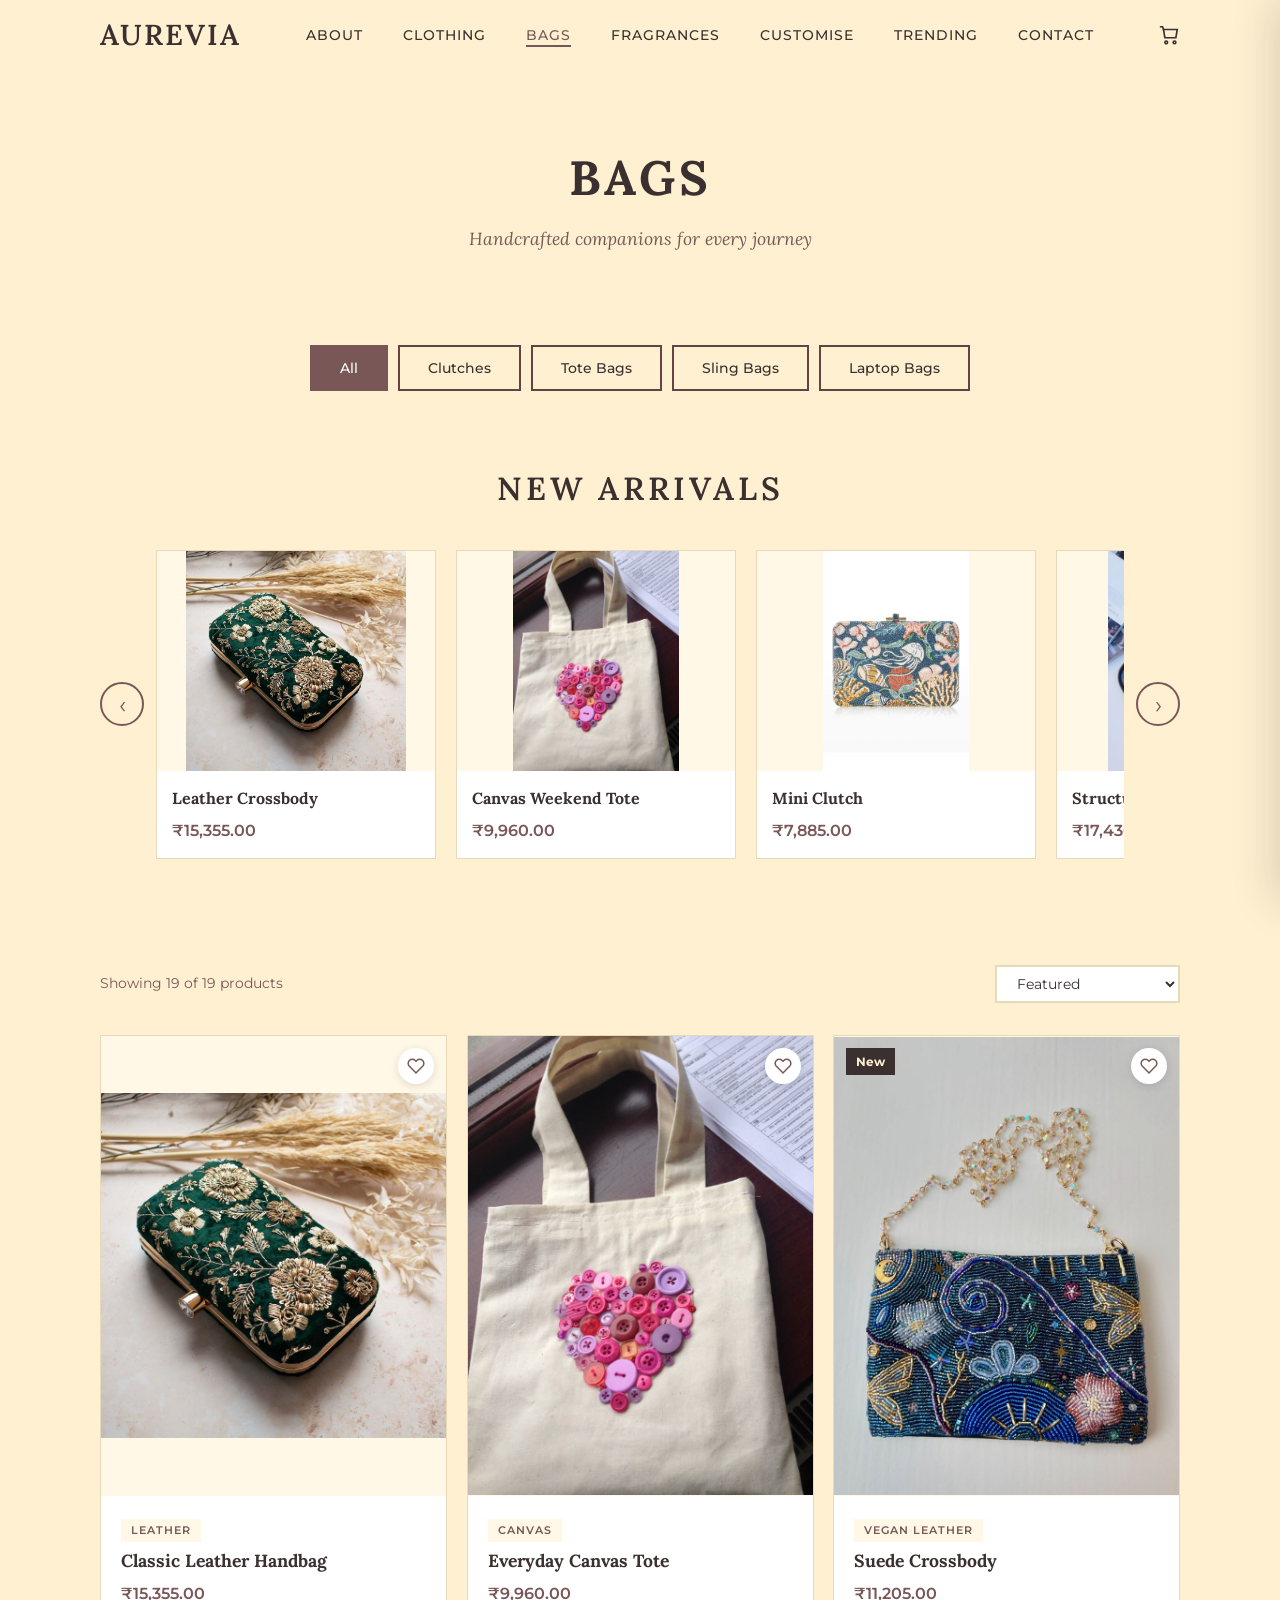
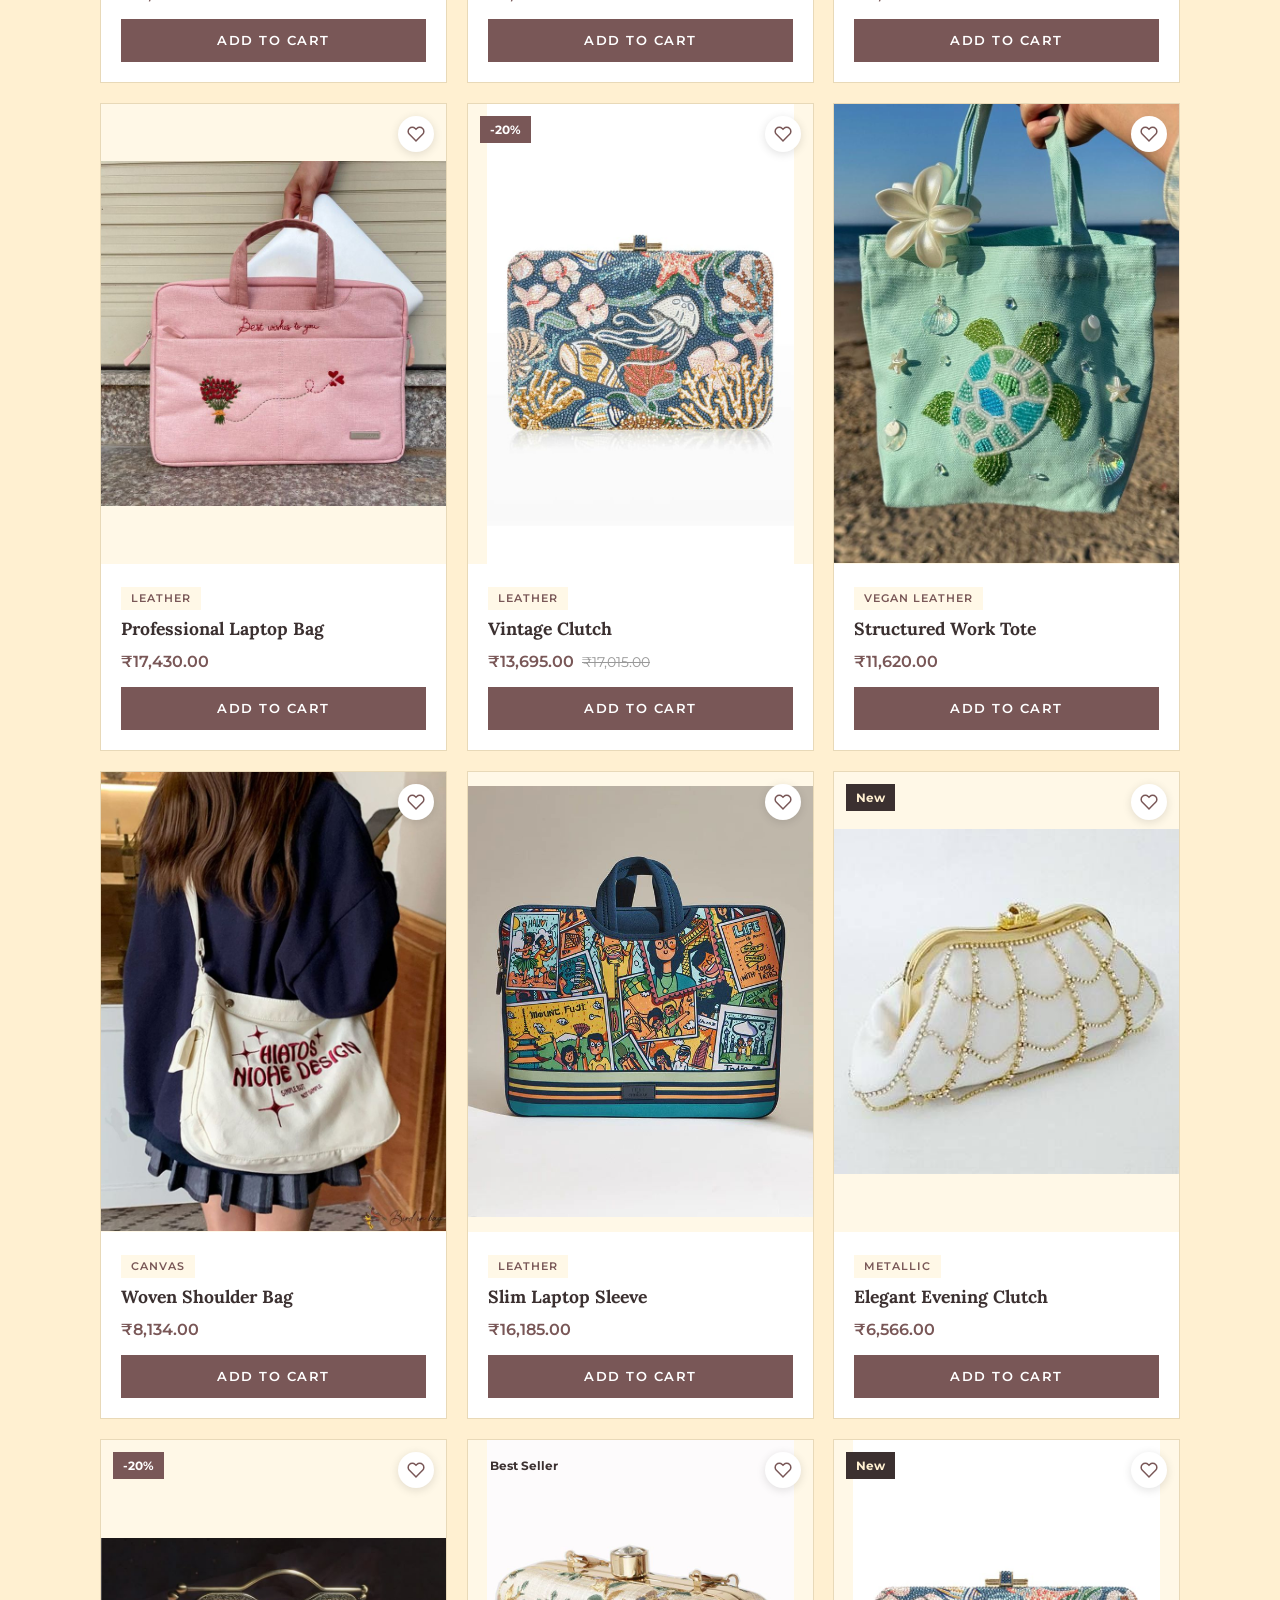
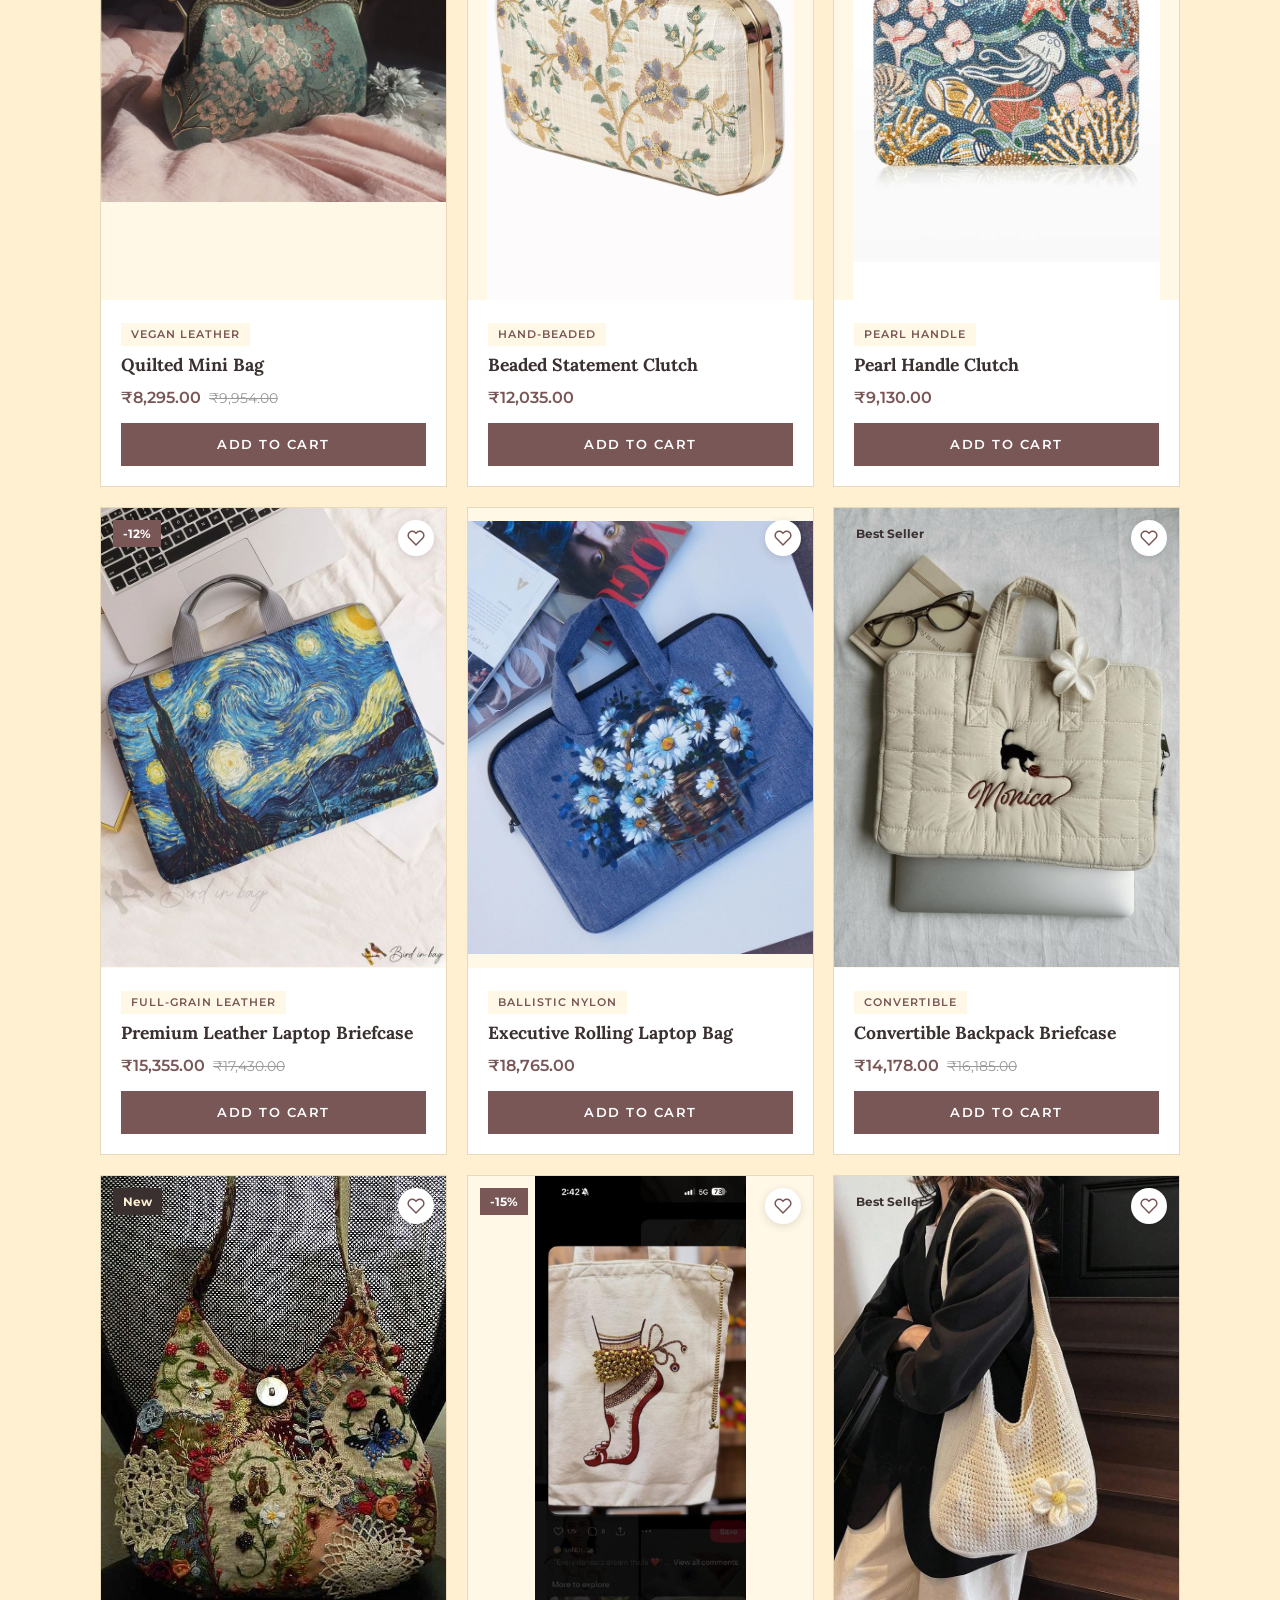
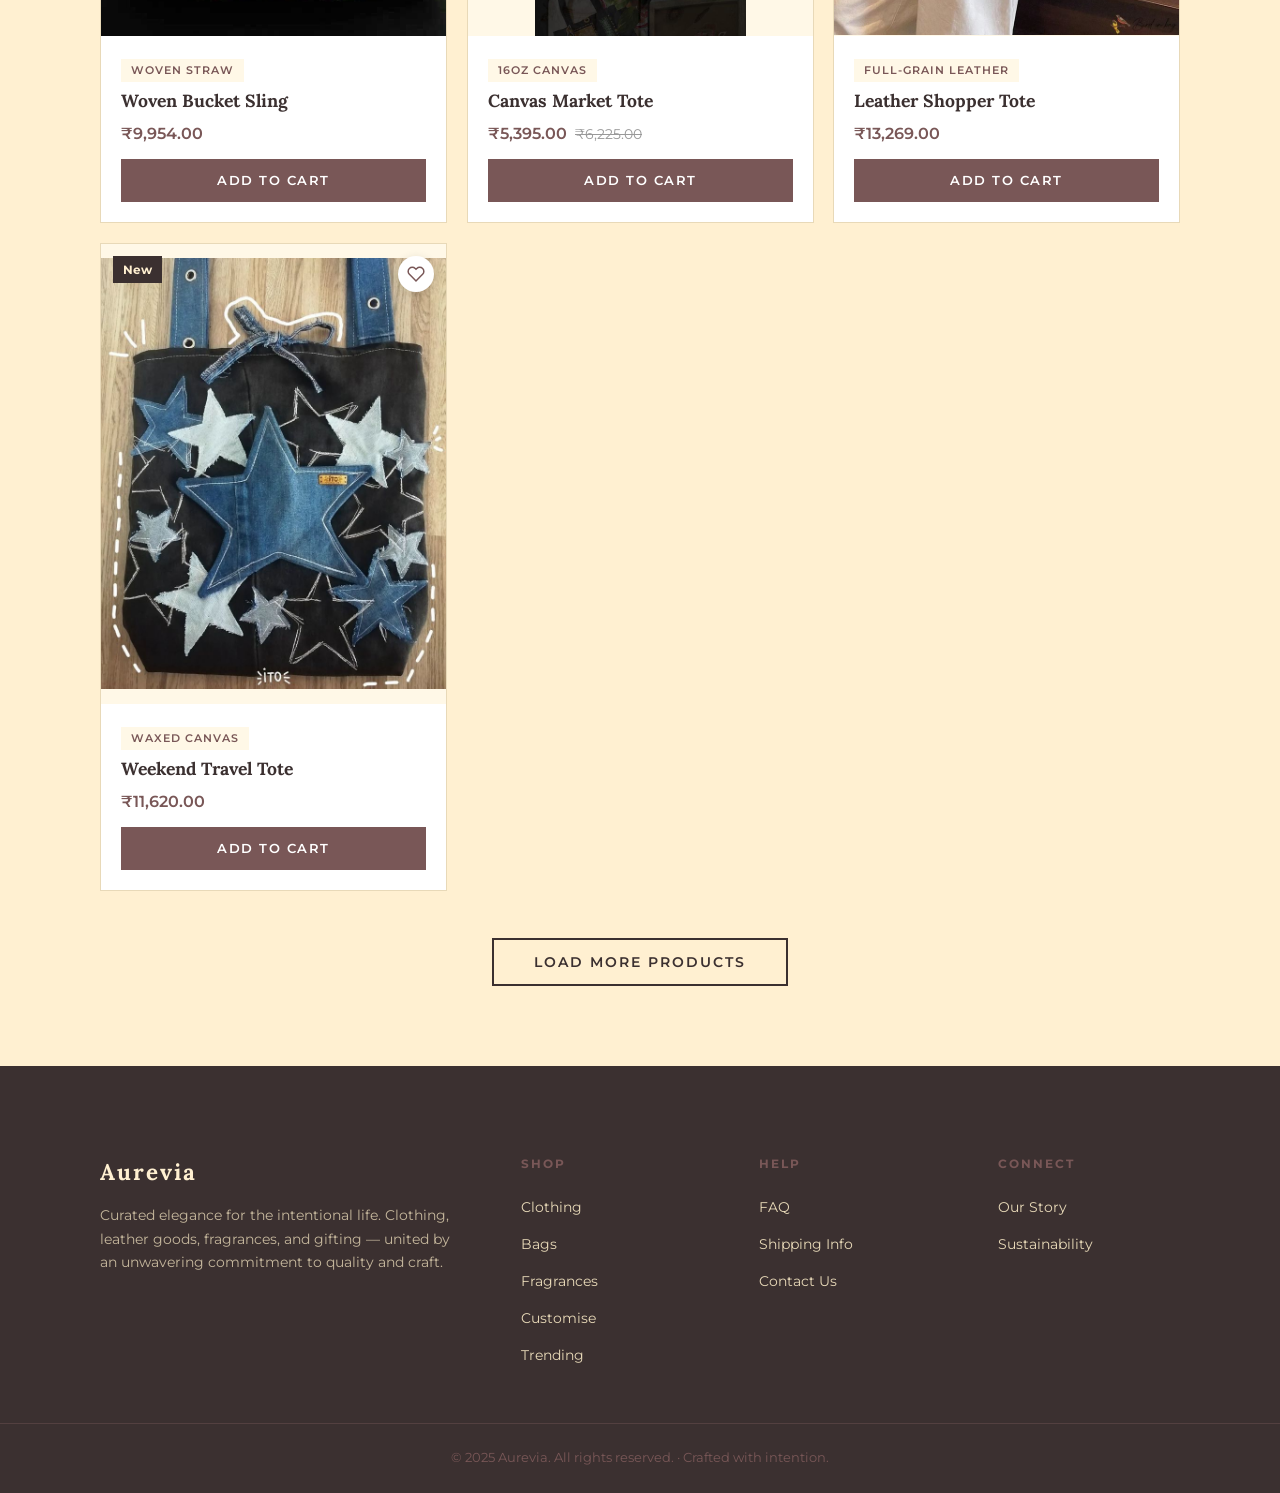
==== commit 325c2ba9: "images added, bugs fixed" ====
--- a/bags.html
+++ b/bags.html
@@ -126,7 +126,7 @@
           <div class="carousel-track" id="arrivalsTrack">
 
             <div class="carousel-card reveal">
-              <div class="carousel-img"><img src="images/bags/clutch bags/bag1.jpeg" alt="Leather Crossbody"></div>
+              <div class="carousel-img"><img src="images/bags/clutch bags/clutch1.jpeg" alt="Leather Crossbody"></div>
               <div class="carousel-info">
                 <h3>Leather Crossbody</h3>
                 <span class="current-price">₹15,355.00</span>
@@ -134,7 +134,7 @@
             </div>
 
             <div class="carousel-card reveal">
-              <div class="carousel-img"><img src="images/bags/tote bags/bag1.jpeg" alt="Canvas Weekend Tote"></div>
+              <div class="carousel-img"><img src="images/bags/tote bags/tote1.jpeg" alt="Canvas Weekend Tote"></div>
               <div class="carousel-info">
                 <h3>Canvas Weekend Tote</h3>
                 <span class="current-price">₹9,960.00</span>
@@ -142,7 +142,7 @@
             </div>
 
             <div class="carousel-card reveal">
-              <div class="carousel-img"><img src="images/bags/clutch bags/bag2.jpeg" alt="Mini Clutch"></div>
+              <div class="carousel-img"><img src="images/bags/clutch bags/clutch2.jpeg" alt="Mini Clutch"></div>
               <div class="carousel-info">
                 <h3>Mini Clutch</h3>
                 <span class="current-price">₹7,885.00</span>
@@ -150,7 +150,7 @@
             </div>
 
             <div class="carousel-card reveal">
-              <div class="carousel-img"><img src="images/bags/laptop bags/bag1.jpeg" alt="Structured Laptop Bag"></div>
+              <div class="carousel-img"><img src="images/bags/laptop bags/laptop4.jpeg" alt="Structured Laptop Bag"></div>
               <div class="carousel-info">
                 <h3>Structured Laptop Bag</h3>
                 <span class="current-price">₹17,430.00</span>
@@ -158,7 +158,7 @@
             </div>
 
             <div class="carousel-card reveal">
-              <div class="carousel-img"><img src="images/bags/sling bags/bag1.jpeg" alt="Woven Bucket Bag"></div>
+              <div class="carousel-img"><img src="images/bags/sling bags/sling1.jpeg" alt="Woven Bucket Bag"></div>
               <div class="carousel-info">
                 <h3>Woven Bucket Bag</h3>
                 <span class="current-price">₹12,035.00</span>
@@ -188,7 +188,7 @@
 
           <div class="product-card reveal" data-id="bag-001" data-category="clutches" data-price="15355">
             <div class="product-image">
-              <img src="images/bags/clutch bags/bag1.jpeg" alt="Classic Leather Handbag">
+              <img src="images/bags/clutch bags/clutch1.jpeg" alt="Classic Leather Handbag">
               <div class="product-overlay"><button class="quick-view-btn">Quick View</button></div>
               <button class="wishlist-btn" aria-label="Add to Wishlist"><svg fill="none" viewBox="0 0 24 24" stroke="currentColor" stroke-width="2"><path d="M20.84 4.61a5.5 5.5 0 00-7.78 0L12 5.67l-1.06-1.06a5.5 5.5 0 00-7.78 7.78l1.06 1.06L12 21.23l7.78-7.78 1.06-1.06a5.5 5.5 0 000-7.78z"/></svg></button>
             </div>
@@ -202,7 +202,7 @@
 
           <div class="product-card reveal" data-id="bag-002" data-category="totes" data-price="9960">
             <div class="product-image">
-              <img src="images/bags/tote bags/bag1.jpeg" alt="Everyday Canvas Tote">
+              <img src="images/bags/tote bags/tote1.jpeg" alt="Everyday Canvas Tote">
               <div class="product-overlay"><button class="quick-view-btn">Quick View</button></div>
               <button class="wishlist-btn" aria-label="Add to Wishlist"><svg fill="none" viewBox="0 0 24 24" stroke="currentColor" stroke-width="2"><path d="M20.84 4.61a5.5 5.5 0 00-7.78 0L12 5.67l-1.06-1.06a5.5 5.5 0 00-7.78 7.78l1.06 1.06L12 21.23l7.78-7.78 1.06-1.06a5.5 5.5 0 000-7.78z"/></svg></button>
             </div>
@@ -216,7 +216,7 @@
 
           <div class="product-card reveal" data-category="sling" data-price="11205">
             <div class="product-image">
-              <img src="images/bags/sling bags/bag1.jpeg" alt="Suede Crossbody">
+              <img src="images/bags/sling bags/sling1.jpeg" alt="Suede Crossbody">
               <div class="product-overlay"><button class="quick-view-btn">Quick View</button></div>
               <button class="wishlist-btn" aria-label="Add to Wishlist"><svg fill="none" viewBox="0 0 24 24" stroke="currentColor" stroke-width="2"><path d="M20.84 4.61a5.5 5.5 0 00-7.78 0L12 5.67l-1.06-1.06a5.5 5.5 0 00-7.78 7.78l1.06 1.06L12 21.23l7.78-7.78 1.06-1.06a5.5 5.5 0 000-7.78z"/></svg></button>
               <span class="product-badge new">New</span>
@@ -231,7 +231,7 @@
 
           <div class="product-card reveal" data-category="laptop" data-price="17430">
             <div class="product-image">
-              <img src="images/bags/laptop bags/bag1.jpeg" alt="Professional Laptop Bag">
+              <img src="images/bags/laptop bags/laptop1.jpeg" alt="Professional Laptop Bag">
               <div class="product-overlay"><button class="quick-view-btn">Quick View</button></div>
               <button class="wishlist-btn" aria-label="Add to Wishlist"><svg fill="none" viewBox="0 0 24 24" stroke="currentColor" stroke-width="2"><path d="M20.84 4.61a5.5 5.5 0 00-7.78 0L12 5.67l-1.06-1.06a5.5 5.5 0 00-7.78 7.78l1.06 1.06L12 21.23l7.78-7.78 1.06-1.06a5.5 5.5 0 000-7.78z"/></svg></button>
             </div>
@@ -245,7 +245,7 @@
 
           <div class="product-card reveal" data-category="clutches" data-price="13695">
             <div class="product-image">
-              <img src="images/bags/clutch bags/bag2.jpeg" alt="Vintage Clutch">
+              <img src="images/bags/clutch bags/clutch2.jpeg" alt="Vintage Clutch">
               <div class="product-overlay"><button class="quick-view-btn">Quick View</button></div>
               <button class="wishlist-btn" aria-label="Add to Wishlist"><svg fill="none" viewBox="0 0 24 24" stroke="currentColor" stroke-width="2"><path d="M20.84 4.61a5.5 5.5 0 00-7.78 0L12 5.67l-1.06-1.06a5.5 5.5 0 00-7.78 7.78l1.06 1.06L12 21.23l7.78-7.78 1.06-1.06a5.5 5.5 0 000-7.78z"/></svg></button>
               <span class="product-badge sale">-20%</span>
@@ -260,7 +260,7 @@
 
           <div class="product-card reveal" data-category="totes" data-price="11620">
             <div class="product-image">
-              <img src="images/bags/tote bags/bag2.jpeg" alt="Structured Work Tote">
+              <img src="images/bags/tote bags/tote2.jpeg" alt="Structured Work Tote">
               <div class="product-overlay"><button class="quick-view-btn">Quick View</button></div>
               <button class="wishlist-btn" aria-label="Add to Wishlist"><svg fill="none" viewBox="0 0 24 24" stroke="currentColor" stroke-width="2"><path d="M20.84 4.61a5.5 5.5 0 00-7.78 0L12 5.67l-1.06-1.06a5.5 5.5 0 00-7.78 7.78l1.06 1.06L12 21.23l7.78-7.78 1.06-1.06a5.5 5.5 0 000-7.78z"/></svg></button>
             </div>
@@ -274,7 +274,7 @@
 
           <div class="product-card reveal" data-category="sling" data-price="8134">
             <div class="product-image">
-              <img src="images/bags/sling bags/bag2.jpeg" alt="Woven Shoulder Bag">
+              <img src="images/bags/sling bags/sling2.jpeg" alt="Woven Shoulder Bag">
               <div class="product-overlay"><button class="quick-view-btn">Quick View</button></div>
               <button class="wishlist-btn" aria-label="Add to Wishlist"><svg fill="none" viewBox="0 0 24 24" stroke="currentColor" stroke-width="2"><path d="M20.84 4.61a5.5 5.5 0 00-7.78 0L12 5.67l-1.06-1.06a5.5 5.5 0 00-7.78 7.78l1.06 1.06L12 21.23l7.78-7.78 1.06-1.06a5.5 5.5 0 000-7.78z"/></svg></button>
             </div>
@@ -288,7 +288,7 @@
 
           <div class="product-card reveal" data-category="laptop" data-price="16185">
             <div class="product-image">
-              <img src="images/bags/laptop bags/bag2.jpeg" alt="Slim Laptop Sleeve">
+              <img src="images/bags/laptop bags/laptop2.jpeg" alt="Slim Laptop Sleeve">
               <div class="product-overlay"><button class="quick-view-btn">Quick View</button></div>
               <button class="wishlist-btn" aria-label="Add to Wishlist"><svg fill="none" viewBox="0 0 24 24" stroke="currentColor" stroke-width="2"><path d="M20.84 4.61a5.5 5.5 0 00-7.78 0L12 5.67l-1.06-1.06a5.5 5.5 0 00-7.78 7.78l1.06 1.06L12 21.23l7.78-7.78 1.06-1.06a5.5 5.5 0 000-7.78z"/></svg></button>
             </div>
@@ -302,7 +302,7 @@
 
           <div class="product-card reveal" data-id="bag-003" data-category="clutches" data-price="6566">
             <div class="product-image">
-              <img src="images/bags/clutch bags/bag3.jpeg" alt="Elegant Evening Clutch">
+              <img src="images/bags/clutch bags/clutch3.jpeg" alt="Elegant Evening Clutch">
               <div class="product-overlay"><button class="quick-view-btn">Quick View</button></div>
               <button class="wishlist-btn" aria-label="Add to Wishlist"><svg fill="none" viewBox="0 0 24 24" stroke="currentColor" stroke-width="2"><path d="M20.84 4.61a5.5 5.5 0 00-7.78 0L12 5.67l-1.06-1.06a5.5 5.5 0 00-7.78 7.78l1.06 1.06L12 21.23l7.78-7.78 1.06-1.06a5.5 5.5 0 000-7.78z"/></svg></button>
               <span class="product-badge new">New</span>
@@ -317,7 +317,7 @@
 
           <div class="product-card reveal" data-id="bag-004" data-category="clutches" data-price="8295">
             <div class="product-image">
-              <img src="images/bags/clutch bags/bag4.jpeg" alt="Quilted Mini Bag">
+              <img src="images/bags/clutch bags/clutch4.jpeg" alt="Quilted Mini Bag">
               <div class="product-overlay"><button class="quick-view-btn">Quick View</button></div>
               <button class="wishlist-btn" aria-label="Add to Wishlist"><svg fill="none" viewBox="0 0 24 24" stroke="currentColor" stroke-width="2"><path d="M20.84 4.61a5.5 5.5 0 00-7.78 0L12 5.67l-1.06-1.06a5.5 5.5 0 00-7.78 7.78l1.06 1.06L12 21.23l7.78-7.78 1.06-1.06a5.5 5.5 0 000-7.78z"/></svg></button>
               <span class="product-badge sale">-20%</span>
@@ -332,7 +332,7 @@
 
           <div class="product-card reveal" data-id="bag-005" data-category="clutches" data-price="12035">
             <div class="product-image">
-              <img src="images/bags/clutch bags/bag5.jpeg" alt="Beaded Statement Clutch">
+              <img src="images/bags/clutch bags/clutch5.jpeg" alt="Beaded Statement Clutch">
               <div class="product-overlay"><button class="quick-view-btn">Quick View</button></div>
               <button class="wishlist-btn" aria-label="Add to Wishlist"><svg fill="none" viewBox="0 0 24 24" stroke="currentColor" stroke-width="2"><path d="M20.84 4.61a5.5 5.5 0 00-7.78 0L12 5.67l-1.06-1.06a5.5 5.5 0 00-7.78 7.78l1.06 1.06L12 21.23l7.78-7.78 1.06-1.06a5.5 5.5 0 000-7.78z"/></svg></button>
               <span class="product-badge bestseller">Best Seller</span>
@@ -347,7 +347,7 @@
 
           <div class="product-card reveal" data-id="bag-006" data-category="clutches" data-price="9130">
             <div class="product-image">
-              <img src="images/bags/clutch bags/bag6.jpeg" alt="Pearl Handle Clutch">
+              <img src="images/bags/clutch bags/clutch2.jpeg" alt="Pearl Handle Clutch">
               <div class="product-overlay"><button class="quick-view-btn">Quick View</button></div>
               <button class="wishlist-btn" aria-label="Add to Wishlist"><svg fill="none" viewBox="0 0 24 24" stroke="currentColor" stroke-width="2"><path d="M20.84 4.61a5.5 5.5 0 00-7.78 0L12 5.67l-1.06-1.06a5.5 5.5 0 00-7.78 7.78l1.06 1.06L12 21.23l7.78-7.78 1.06-1.06a5.5 5.5 0 000-7.78z"/></svg></button>
               <span class="product-badge new">New</span>
@@ -362,7 +362,7 @@
 
           <div class="product-card reveal" data-id="bag-007" data-category="laptop" data-price="15355">
             <div class="product-image">
-              <img src="images/bags/laptop bags/bag3.jpeg" alt="Premium Leather Laptop Briefcase">
+              <img src="images/bags/laptop bags/laptop3.jpeg" alt="Premium Leather Laptop Briefcase">
               <div class="product-overlay"><button class="quick-view-btn">Quick View</button></div>
               <button class="wishlist-btn" aria-label="Add to Wishlist"><svg fill="none" viewBox="0 0 24 24" stroke="currentColor" stroke-width="2"><path d="M20.84 4.61a5.5 5.5 0 00-7.78 0L12 5.67l-1.06-1.06a5.5 5.5 0 00-7.78 7.78l1.06 1.06L12 21.23l7.78-7.78 1.06-1.06a5.5 5.5 0 000-7.78z"/></svg></button>
               <span class="product-badge sale">-12%</span>
@@ -377,7 +377,7 @@
 
           <div class="product-card reveal" data-id="bag-008" data-category="laptop" data-price="18765">
             <div class="product-image">
-              <img src="images/bags/laptop bags/bag4.jpeg" alt="Executive Rolling Laptop Bag">
+              <img src="images/bags/laptop bags/laptop4.jpeg" alt="Executive Rolling Laptop Bag">
               <div class="product-overlay"><button class="quick-view-btn">Quick View</button></div>
               <button class="wishlist-btn" aria-label="Add to Wishlist"><svg fill="none" viewBox="0 0 24 24" stroke="currentColor" stroke-width="2"><path d="M20.84 4.61a5.5 5.5 0 00-7.78 0L12 5.67l-1.06-1.06a5.5 5.5 0 00-7.78 7.78l1.06 1.06L12 21.23l7.78-7.78 1.06-1.06a5.5 5.5 0 000-7.78z"/></svg></button>
             </div>
@@ -391,7 +391,7 @@
 
           <div class="product-card reveal" data-id="bag-009" data-category="laptop" data-price="14178">
             <div class="product-image">
-              <img src="images/bags/laptop bags/bag5.jpeg" alt="Convertible Backpack Briefcase">
+              <img src="images/bags/laptop bags/laptop5.jpeg" alt="Convertible Backpack Briefcase">
               <div class="product-overlay"><button class="quick-view-btn">Quick View</button></div>
               <button class="wishlist-btn" aria-label="Add to Wishlist"><svg fill="none" viewBox="0 0 24 24" stroke="currentColor" stroke-width="2"><path d="M20.84 4.61a5.5 5.5 0 00-7.78 0L12 5.67l-1.06-1.06a5.5 5.5 0 00-7.78 7.78l1.06 1.06L12 21.23l7.78-7.78 1.06-1.06a5.5 5.5 0 000-7.78z"/></svg></button>
               <span class="product-badge bestseller">Best Seller</span>
@@ -406,7 +406,7 @@
 
           <div class="product-card reveal" data-id="bag-010" data-category="sling" data-price="9954">
             <div class="product-image">
-              <img src="images/bags/sling bags/bag3.jpeg" alt="Woven Bucket Sling">
+              <img src="images/bags/sling bags/sling3.jpeg" alt="Woven Bucket Sling">
               <div class="product-overlay"><button class="quick-view-btn">Quick View</button></div>
               <button class="wishlist-btn" aria-label="Add to Wishlist"><svg fill="none" viewBox="0 0 24 24" stroke="currentColor" stroke-width="2"><path d="M20.84 4.61a5.5 5.5 0 00-7.78 0L12 5.67l-1.06-1.06a5.5 5.5 0 00-7.78 7.78l1.06 1.06L12 21.23l7.78-7.78 1.06-1.06a5.5 5.5 0 000-7.78z"/></svg></button>
               <span class="product-badge new">New</span>
@@ -421,7 +421,7 @@
 
           <div class="product-card reveal" data-id="bag-011" data-category="totes" data-price="5395">
             <div class="product-image">
-              <img src="images/bags/tote bags/bag3.jpeg" alt="Canvas Market Tote">
+              <img src="images/bags/tote bags/tote3.jpeg" alt="Canvas Market Tote">
               <div class="product-overlay"><button class="quick-view-btn">Quick View</button></div>
               <button class="wishlist-btn" aria-label="Add to Wishlist"><svg fill="none" viewBox="0 0 24 24" stroke="currentColor" stroke-width="2"><path d="M20.84 4.61a5.5 5.5 0 00-7.78 0L12 5.67l-1.06-1.06a5.5 5.5 0 00-7.78 7.78l1.06 1.06L12 21.23l7.78-7.78 1.06-1.06a5.5 5.5 0 000-7.78z"/></svg></button>
               <span class="product-badge sale">-15%</span>
@@ -436,7 +436,7 @@
 
           <div class="product-card reveal" data-id="bag-012" data-category="totes" data-price="13269">
             <div class="product-image">
-              <img src="images/bags/tote bags/bag4.jpeg" alt="Leather Shopper Tote">
+              <img src="images/bags/tote bags/tote4.jpeg" alt="Leather Shopper Tote">
               <div class="product-overlay"><button class="quick-view-btn">Quick View</button></div>
               <button class="wishlist-btn" aria-label="Add to Wishlist"><svg fill="none" viewBox="0 0 24 24" stroke="currentColor" stroke-width="2"><path d="M20.84 4.61a5.5 5.5 0 00-7.78 0L12 5.67l-1.06-1.06a5.5 5.5 0 00-7.78 7.78l1.06 1.06L12 21.23l7.78-7.78 1.06-1.06a5.5 5.5 0 000-7.78z"/></svg></button>
               <span class="product-badge bestseller">Best Seller</span>
@@ -451,7 +451,7 @@
 
           <div class="product-card reveal" data-id="bag-013" data-category="totes" data-price="11620">
             <div class="product-image">
-              <img src="images/bags/tote bags/bag5.jpeg" alt="Weekend Travel Tote">
+              <img src="images/bags/tote bags/tote5.jpeg" alt="Weekend Travel Tote">
               <div class="product-overlay"><button class="quick-view-btn">Quick View</button></div>
               <button class="wishlist-btn" aria-label="Add to Wishlist"><svg fill="none" viewBox="0 0 24 24" stroke="currentColor" stroke-width="2"><path d="M20.84 4.61a5.5 5.5 0 00-7.78 0L12 5.67l-1.06-1.06a5.5 5.5 0 00-7.78 7.78l1.06 1.06L12 21.23l7.78-7.78 1.06-1.06a5.5 5.5 0 000-7.78z"/></svg></button>
               <span class="product-badge new">New</span>
--- a/styles/globals.css
+++ b/styles/globals.css
@@ -24,9 +24,11 @@
   --shadow-lg: 0 8px 40px rgba(59, 48, 48, 0.16);
 
   /* Transitions */
-  --t-fast: 0.2s ease-out;
-  --t-base: 0.3s ease-out;
-  --t-slow: 0.6s ease-out;
+  --t-fast:   0.18s cubic-bezier(0.4, 0, 0.2, 1);
+  --t-base:   0.3s  cubic-bezier(0.4, 0, 0.2, 1);
+  --t-slow:   0.55s cubic-bezier(0.4, 0, 0.2, 1);
+  --t-smooth: 0.45s cubic-bezier(0.22, 1, 0.36, 1);
+  --t-spring: 0.5s  cubic-bezier(0.34, 1.56, 0.64, 1);
 }
 
 /* ─── Reset ─────────────────────────────────── */
@@ -81,7 +83,7 @@
 ::-webkit-scrollbar          { width: 8px; }
 ::-webkit-scrollbar-track    { background: var(--cream-bg); }
 ::-webkit-scrollbar-thumb    { background: var(--warm-brown); border-radius: 4px; }
-::-webkit-scrollbar-thumb:hover { background: var(--deep-brown); }
+::-webkit-scrollbar-thumb:hover { background: var(--deep-brown); transition: background 0.2s; }
 
 /* ─── Layout ─────────────────────────────────── */
 .container {
@@ -94,19 +96,18 @@
 .reveal,
 .reveal-left,
 .reveal-right {
-  -webkit-transition: opacity 0.8s ease-out, -webkit-transform 0.8s ease-out;
-  transition: opacity 0.8s ease-out, transform 0.8s ease-out;
-}
-
-.reveal       { opacity: 0; -webkit-transform: translateY(40px); transform: translateY(40px); }
-.reveal-left  { opacity: 0; -webkit-transform: translateX(-50px); transform: translateX(-50px); }
-.reveal-right { opacity: 0; -webkit-transform: translateX(50px); transform: translateX(50px); }
+  transition: opacity var(--t-smooth), transform var(--t-smooth);
+  will-change: opacity, transform;
+}
+
+.reveal       { opacity: 0; transform: translateY(36px); }
+.reveal-left  { opacity: 0; transform: translateX(-48px); }
+.reveal-right { opacity: 0; transform: translateX(48px); }
 
 .reveal.visible,
 .reveal-left.visible,
 .reveal-right.visible {
   opacity: 1;
-  -webkit-transform: translate(0, 0);
   transform: translate(0, 0);
 }
 
@@ -125,7 +126,7 @@
   background: var(--warm-brown);
   transform: scaleX(0);
   transform-origin: right;
-  transition: transform 0.3s ease-out;
+  transition: transform var(--t-base);
 }
 .hover-link:hover::after {
   transform: scaleX(1);
@@ -162,6 +163,7 @@
   background: var(--warm-brown);
   margin: 0 auto 1.5rem;
   border: none;
+  transition: width var(--t-smooth);
 }
 
 /* ─── Buttons ────────────────────────────────── */
@@ -178,20 +180,31 @@
   border: 2px solid var(--warm-brown);
   border-radius: 0;
   cursor: pointer;
+  position: relative;
+  overflow: hidden;
   transition: background var(--t-base), border-color var(--t-base),
-              color var(--t-base), transform 0.2s ease, box-shadow var(--t-base);
-}
+              color var(--t-base), transform 0.22s var(--t-smooth), box-shadow var(--t-base);
+}
+.btn-primary::after {
+  content: '';
+  position: absolute;
+  inset: 0;
+  background: rgba(255,255,255,0.12);
+  transform: translateX(-100%);
+  transition: transform 0.4s cubic-bezier(0.4, 0, 0.2, 1);
+}
+.btn-primary:hover::after { transform: translateX(0); }
 .btn-primary:hover {
   background: var(--deep-brown);
   border-color: var(--deep-brown);
-  transform: scale(1.05);
-  box-shadow: 0 8px 25px rgba(121, 87, 87, 0.35);
+  transform: translateY(-2px);
+  box-shadow: 0 10px 28px rgba(121, 87, 87, 0.35);
 }
 .btn-primary:focus-visible {
   outline: 3px solid var(--deep-brown);
   outline-offset: 2px;
 }
-.btn-primary:active { transform: scale(0.98); }
+.btn-primary:active { transform: translateY(0) scale(0.98); }
 
 .btn-secondary {
   display: inline-block;
@@ -206,15 +219,49 @@
   border: 2px solid var(--dark-brown);
   border-radius: 0;
   cursor: pointer;
-  transition: background var(--t-base), color var(--t-base), transform 0.2s ease;
+  transition: background var(--t-base), color var(--t-base),
+              transform 0.22s var(--t-smooth), box-shadow var(--t-base);
 }
 .btn-secondary:hover {
   background: var(--dark-brown);
   color: var(--white);
-  transform: scale(1.05);
+  transform: translateY(-2px);
+  box-shadow: 0 8px 22px rgba(59, 48, 48, 0.2);
 }
 .btn-secondary:focus-visible {
   outline: 3px solid var(--dark-brown);
   outline-offset: 2px;
 }
-.btn-secondary:active { transform: scale(0.98); }
+.btn-secondary:active { transform: translateY(0) scale(0.98); }
+
+/* ─── Keyframes ──────────────────────────────── */
+@keyframes fadeInUp {
+  from { opacity: 0; transform: translateY(32px); }
+  to   { opacity: 1; transform: translateY(0); }
+}
+
+@keyframes fadeIn {
+  from { opacity: 0; }
+  to   { opacity: 1; }
+}
+
+@keyframes fadeSlide {
+  from { opacity: 0; transform: translateX(20px); }
+  to   { opacity: 1; transform: translateX(0); }
+}
+
+@keyframes popIn {
+  0%   { transform: scale(0.5); opacity: 0; }
+  70%  { transform: scale(1.1); }
+  100% { transform: scale(1);   opacity: 1; }
+}
+
+@keyframes pulse {
+  0%, 100% { opacity: 1; }
+  50%      { opacity: 0.4; }
+}
+
+@keyframes scaleIn {
+  from { transform: scale(0.9); opacity: 0; }
+  to   { transform: scale(1);   opacity: 1; }
+}
--- a/styles/shared.css
+++ b/styles/shared.css
@@ -15,12 +15,16 @@
   right: 0;
   z-index: 1000;
   height: 70px;
-  transition: background 0.4s ease, box-shadow 0.4s ease;
+  transition: background 0.4s cubic-bezier(0.4,0,0.2,1),
+              box-shadow 0.4s cubic-bezier(0.4,0,0.2,1),
+              backdrop-filter 0.4s cubic-bezier(0.4,0,0.2,1);
 }
 
 .navbar.scrolled {
-  background: var(--cream-bg);
-  box-shadow: 0 2px 20px rgba(59, 48, 48, 0.10);
+  background: rgba(255, 240, 209, 0.88);
+  backdrop-filter: blur(14px);
+  -webkit-backdrop-filter: blur(14px);
+  box-shadow: 0 2px 24px rgba(59, 48, 48, 0.10);
 }
 
 .nav-inner {
@@ -38,7 +42,9 @@
   color: var(--dark-brown);
   letter-spacing: 2px;
   text-transform: uppercase;
-}
+  transition: opacity var(--t-base);
+}
+.logo:hover { opacity: 0.75; }
 
 /* Desktop links */
 .nav-links {
@@ -55,7 +61,22 @@
   text-transform: uppercase;
   letter-spacing: 1px;
   padding-bottom: 2px;
+  position: relative;
   transition: color var(--t-base);
+}
+
+/* Underline slide */
+.nav-links a::after {
+  content: '';
+  position: absolute;
+  bottom: -2px;
+  left: 0;
+  width: 100%;
+  height: 2px;
+  background: var(--warm-brown);
+  transform: scaleX(0);
+  transform-origin: right;
+  transition: transform 0.28s cubic-bezier(0.4, 0, 0.2, 1);
 }
 
 .nav-links a:hover,
@@ -63,8 +84,14 @@
   color: var(--warm-brown);
 }
 
-.nav-links a.active {
-  border-bottom: 2px solid var(--warm-brown);
+.nav-links a:hover::after {
+  transform: scaleX(1);
+  transform-origin: left;
+}
+
+.nav-links a.active::after {
+  transform: scaleX(1);
+  transform-origin: left;
 }
 
 /* Nav icons */
@@ -80,12 +107,12 @@
   align-items: center;
   justify-content: center;
   color: var(--dark-brown);
-  transition: color var(--t-base), transform var(--t-base);
+  transition: color var(--t-base), transform var(--t-smooth);
 }
 
 .nav-icon-btn:hover {
   color: var(--warm-brown);
-  transform: scale(1.1);
+  transform: scale(1.12);
 }
 
 .cart-badge {
@@ -121,6 +148,7 @@
   justify-content: center;
   padding: 0 4px;
   font-family: var(--font-secondary);
+  animation: popIn 0.35s cubic-bezier(0.34, 1.56, 0.64, 1) both;
 }
 
 /* Hamburger */
@@ -144,16 +172,16 @@
   height: 2px;
   background: var(--dark-brown);
   border-radius: 1px;
-  transition: all 0.3s ease;
+  transition: all 0.3s cubic-bezier(0.4, 0, 0.2, 1);
   transform-origin: center;
 }
 
-.hamburger:hover span { 
-  background: var(--warm-brown); 
+.hamburger:hover span {
+  background: var(--warm-brown);
 }
 
 .hamburger:active {
-  transform: scale(0.95);
+  transform: scale(0.92);
 }
 
 /* Hamburger Active State (X) */
@@ -181,8 +209,8 @@
   z-index: 1002;
   background: var(--cream-bg);
   transform: translateX(100%);
-  transition: transform 0.35s cubic-bezier(0.25, 0.46, 0.45, 0.94);
-  box-shadow: -5px 0 30px rgba(59, 48, 48, 0.15);
+  transition: transform 0.38s cubic-bezier(0.32, 0.72, 0, 1);
+  box-shadow: -6px 0 40px rgba(59, 48, 48, 0.18);
   display: flex;
   flex-direction: column;
   overflow-y: auto;
@@ -193,9 +221,13 @@
   inset: 0;
   z-index: 1001;
   background: rgba(59, 48, 48, 0.5);
+  backdrop-filter: blur(3px);
+  -webkit-backdrop-filter: blur(3px);
   opacity: 0;
   visibility: hidden;
-  transition: opacity 0.3s ease, visibility 0.3s ease;
+  transition: opacity 0.32s cubic-bezier(0.4, 0, 0.2, 1),
+              visibility 0.32s cubic-bezier(0.4, 0, 0.2, 1),
+              backdrop-filter 0.32s cubic-bezier(0.4, 0, 0.2, 1);
 }
 
 .mobile-menu-overlay.visible {
@@ -203,8 +235,8 @@
   visibility: visible;
 }
 
-.mobile-menu.open { 
-  transform: translateX(0); 
+.mobile-menu.open {
+  transform: translateX(0);
 }
 
 .mobile-menu-header {
@@ -243,7 +275,9 @@
   color: var(--dark-brown);
   text-align: center;
   text-decoration: none;
-  transition: all 0.2s ease;
+  transition: background 0.22s cubic-bezier(0.4,0,0.2,1),
+              color 0.22s cubic-bezier(0.4,0,0.2,1),
+              transform 0.22s cubic-bezier(0.4,0,0.2,1);
   opacity: 0;
   transform: translateX(20px);
 }
@@ -262,9 +296,10 @@
 .mobile-menu.open li:nth-child(7) a { transition-delay: 0.35s; }
 .mobile-menu.open li:nth-child(8) a { transition-delay: 0.40s; }
 
-.mobile-menu a:hover { 
+.mobile-menu a:hover {
   background: var(--cream-light);
   color: var(--warm-brown);
+  transform: translateX(4px);
 }
 
 .mobile-menu a.active {
@@ -283,12 +318,13 @@
   background: transparent;
   border: none;
   cursor: pointer;
-  transition: color 0.3s ease, transform 0.3s ease;
+  transition: color 0.28s cubic-bezier(0.4,0,0.2,1),
+              transform 0.35s cubic-bezier(0.34, 1.56, 0.64, 1);
 }
 
 .mobile-close-btn:hover {
   color: var(--warm-brown);
-  transform: rotate(90deg);
+  transform: rotate(90deg) scale(1.1);
 }
 
 /* Mobile Menu Footer */
@@ -313,14 +349,15 @@
   height: 28px;
   padding: 0;
   color: var(--warm-brown);
-  transition: all 0.2s ease;
+  transition: color 0.22s cubic-bezier(0.4,0,0.2,1),
+              transform var(--t-spring);
   opacity: 1;
   transform: none;
 }
 
 .mobile-menu-social a:hover {
   color: var(--dark-brown);
-  transform: scale(1.15);
+  transform: scale(1.2) translateY(-2px);
   background: none;
 }
 
@@ -353,6 +390,13 @@
   align-items: center;
 }
 
+.page-hero .container > * {
+  animation: fadeInUp 0.7s cubic-bezier(0.22, 1, 0.36, 1) both;
+}
+
+.page-hero .container > *:nth-child(2) { animation-delay: 0.12s; }
+.page-hero .container > *:nth-child(3) { animation-delay: 0.22s; }
+
 .breadcrumb {
   font-family: var(--font-secondary);
   font-size: 0.85rem;
@@ -409,12 +453,15 @@
   background: var(--white);
   border: 1px solid var(--cream-dark);
   overflow: hidden;
-  transition: transform 0.4s ease, box-shadow 0.4s ease;
+  transition: transform 0.38s cubic-bezier(0.22, 1, 0.36, 1),
+              box-shadow 0.38s cubic-bezier(0.22, 1, 0.36, 1),
+              border-color 0.3s cubic-bezier(0.4, 0, 0.2, 1);
 }
 
 .product-card:hover {
-  transform: translateY(-6px);
-  box-shadow: 0 12px 30px rgba(59, 48, 48, 0.12);
+  transform: translateY(-10px);
+  box-shadow: 0 18px 44px rgba(59, 48, 48, 0.14);
+  border-color: var(--cream-dark);
 }
 
 .product-image {
@@ -429,23 +476,23 @@
   display: block;
   object-fit: contain;
   background: var(--cream-light);
-  transition: transform 0.5s ease;
+  transition: transform 0.55s cubic-bezier(0.22, 1, 0.36, 1);
 }
 
 .product-card:hover .product-image img {
-  transform: scale(1.05);
+  transform: scale(1.06);
 }
 
 /* Quick View Overlay */
 .product-overlay {
   position: absolute;
   inset: 0;
-  background: rgba(59, 48, 48, 0.7);
+  background: rgba(59, 48, 48, 0.68);
   display: flex;
   align-items: center;
   justify-content: center;
   opacity: 0;
-  transition: opacity 0.3s ease;
+  transition: opacity 0.32s cubic-bezier(0.4, 0, 0.2, 1);
 }
 
 .product-card:hover .product-overlay {
@@ -461,7 +508,13 @@
   color: var(--cream-bg);
   border: 2px solid var(--cream-bg);
   padding: 10px 24px;
-  transition: background var(--t-base), color var(--t-base);
+  transition: background var(--t-base), color var(--t-base),
+              transform 0.22s cubic-bezier(0.34, 1.56, 0.64, 1);
+  transform: translateY(8px);
+}
+
+.product-card:hover .quick-view-btn {
+  transform: translateY(0);
 }
 
 .quick-view-btn:hover {
@@ -482,14 +535,16 @@
   align-items: center;
   justify-content: center;
   color: var(--warm-brown);
-  box-shadow: 0 2px 8px rgba(0,0,0,0.1);
-  transition: color var(--t-base), transform var(--t-base);
+  box-shadow: 0 2px 10px rgba(0,0,0,0.12);
+  transition: color var(--t-base), transform var(--t-spring),
+              box-shadow var(--t-base);
   z-index: 2;
 }
 
 .wishlist-btn:hover {
   color: #e74c3c;
-  transform: scale(1.15);
+  transform: scale(1.2);
+  box-shadow: 0 4px 16px rgba(231, 76, 60, 0.25);
 }
 
 .wishlist-btn svg {
@@ -566,12 +621,12 @@
   border-radius: 50%;
   border: 2px solid var(--cream-dark);
   cursor: pointer;
-  transition: transform var(--t-base), border-color var(--t-base);
+  transition: transform var(--t-spring), border-color var(--t-base);
 }
 
 .color-swatch:hover,
 .color-swatch.active {
-  transform: scale(1.2);
+  transform: scale(1.25);
   border-color: var(--dark-brown);
 }
 
@@ -587,12 +642,18 @@
   letter-spacing: 1.5px;
   text-transform: uppercase;
   border: 2px solid var(--warm-brown);
-  transition: background var(--t-base), border-color var(--t-base);
+  transition: background var(--t-base), border-color var(--t-base),
+              transform 0.2s cubic-bezier(0.4, 0, 0.2, 1);
 }
 
 .add-to-cart-btn:hover {
   background: var(--deep-brown);
   border-color: var(--deep-brown);
+  transform: translateY(-1px);
+}
+
+.add-to-cart-btn:active {
+  transform: translateY(0);
 }
 
 /* Products Header */
@@ -643,12 +704,14 @@
   background: transparent;
   border: 2px solid var(--dark-brown);
   padding: 14px 40px;
-  transition: background var(--t-base), color var(--t-base);
+  transition: background var(--t-base), color var(--t-base),
+              transform 0.22s cubic-bezier(0.4, 0, 0.2, 1);
 }
 
 .load-more-btn:hover {
   background: var(--dark-brown);
   color: var(--white);
+  transform: translateY(-2px);
 }
 
 /* ─────────────────────────────────────────────
@@ -675,11 +738,13 @@
   border: 2px solid var(--deep-brown);
   background: transparent;
   color: var(--dark-brown);
-  transition: background var(--t-base), color var(--t-base), border-color var(--t-base);
+  transition: background var(--t-base), color var(--t-base),
+              border-color var(--t-base), transform 0.2s cubic-bezier(0.4, 0, 0.2, 1);
 }
 
 .filter-btn:hover {
   background: var(--cream-dark);
+  transform: translateY(-1px);
 }
 
 .filter-btn.active {
@@ -718,6 +783,7 @@
 .cat-tab:hover {
   border-color: var(--warm-brown);
   color: var(--warm-brown);
+  transform: translateY(-1px);
 }
 
 .tab-btn.active,
@@ -733,7 +799,7 @@
 
 .tab-content.active {
   display: block;
-  animation: fadeIn 0.4s ease-out;
+  animation: fadeInUp 0.4s cubic-bezier(0.22, 1, 0.36, 1) both;
 }
 
 /* ─────────────────────────────────────────────
@@ -781,9 +847,14 @@
   width: 36px;
   height: 36px;
   color: var(--cream-dark);
-  transition: color var(--t-base), transform var(--t-base);
-}
-.social-link:hover { color: var(--cream-bg); transform: scale(1.2); }
+  border-radius: 50%;
+  transition: color var(--t-base), transform var(--t-spring), filter var(--t-base);
+}
+.social-link:hover {
+  color: var(--cream-bg);
+  transform: scale(1.22) translateY(-2px);
+  filter: drop-shadow(0 0 8px rgba(255, 240, 209, 0.4));
+}
 
 .footer-col h4 {
   font-family: var(--font-secondary);
@@ -807,7 +878,7 @@
   color: var(--cream-dark);
   position: relative;
   display: inline-block;
-  transition: color var(--t-base);
+  transition: color var(--t-base), transform var(--t-base);
 }
 
 .footer-links a::after {
@@ -821,12 +892,12 @@
   transition: width var(--t-base);
 }
 
-.footer-links a:hover { color: var(--cream-bg); }
+.footer-links a:hover { color: var(--cream-bg); transform: translateX(3px); }
 .footer-links a:hover::after { width: 100%; }
 
 /* Bottom bar */
 .footer-bottom {
-  border-top: 1px solid var(--warm-brown);
+  border-top: 1px solid rgba(121, 87, 87, 0.4);
   padding: 1.5rem 0;
   text-align: center;
 }
@@ -857,8 +928,9 @@
 }
 
 @keyframes popIn {
-  from { transform: scale(0); }
-  to   { transform: scale(1); }
+  0%   { transform: scale(0.5); opacity: 0; }
+  70%  { transform: scale(1.15); }
+  100% { transform: scale(1);   opacity: 1; }
 }
 
 @keyframes pulse {
@@ -887,8 +959,8 @@
 }
 
 @media (max-width: 768px) {
-  .navbar { 
-    height: 60px; 
+  .navbar {
+    height: 60px;
     box-shadow: 0 2px 15px rgba(59, 48, 48, 0.08);
     border-bottom: 1px solid var(--cream-dark);
   }
--- a/styles/bags.css
+++ b/styles/bags.css
@@ -44,12 +44,13 @@
   background: var(--white);
   border: 1px solid var(--cream-dark);
   overflow: hidden;
-  transition: transform 0.3s ease, box-shadow 0.3s ease;
+  transition: transform 0.36s cubic-bezier(0.22, 1, 0.36, 1),
+              box-shadow 0.36s cubic-bezier(0.22, 1, 0.36, 1);
 }
 
 .carousel-card:hover {
-  transform: translateY(-4px);
-  box-shadow: 0 8px 20px rgba(59,48,48,0.1);
+  transform: translateY(-7px);
+  box-shadow: 0 14px 30px rgba(59,48,48,0.13);
 }
 
 .carousel-img {
@@ -88,12 +89,14 @@
   display: flex;
   align-items: center;
   justify-content: center;
-  transition: background var(--t-base), color var(--t-base);
+  transition: background var(--t-base), color var(--t-base),
+              transform 0.28s cubic-bezier(0.34, 1.56, 0.64, 1);
 }
 
 .carousel-btn:hover {
   background: var(--warm-brown);
   color: var(--white);
+  transform: scale(1.1);
 }
 
 /* Carousel image placeholders */
@@ -159,12 +162,13 @@
   background: var(--white);
   border: 1px solid var(--cream-dark);
   overflow: hidden;
-  transition: transform 0.3s ease, box-shadow 0.3s ease;
+  transition: transform 0.36s cubic-bezier(0.22, 1, 0.36, 1),
+              box-shadow 0.36s cubic-bezier(0.22, 1, 0.36, 1);
 }
 
 .charm-card:hover {
-  transform: translateY(-4px);
-  box-shadow: 0 8px 20px rgba(59,48,48,0.1);
+  transform: translateY(-7px);
+  box-shadow: 0 14px 28px rgba(59,48,48,0.13);
 }
 
 .charm-img {
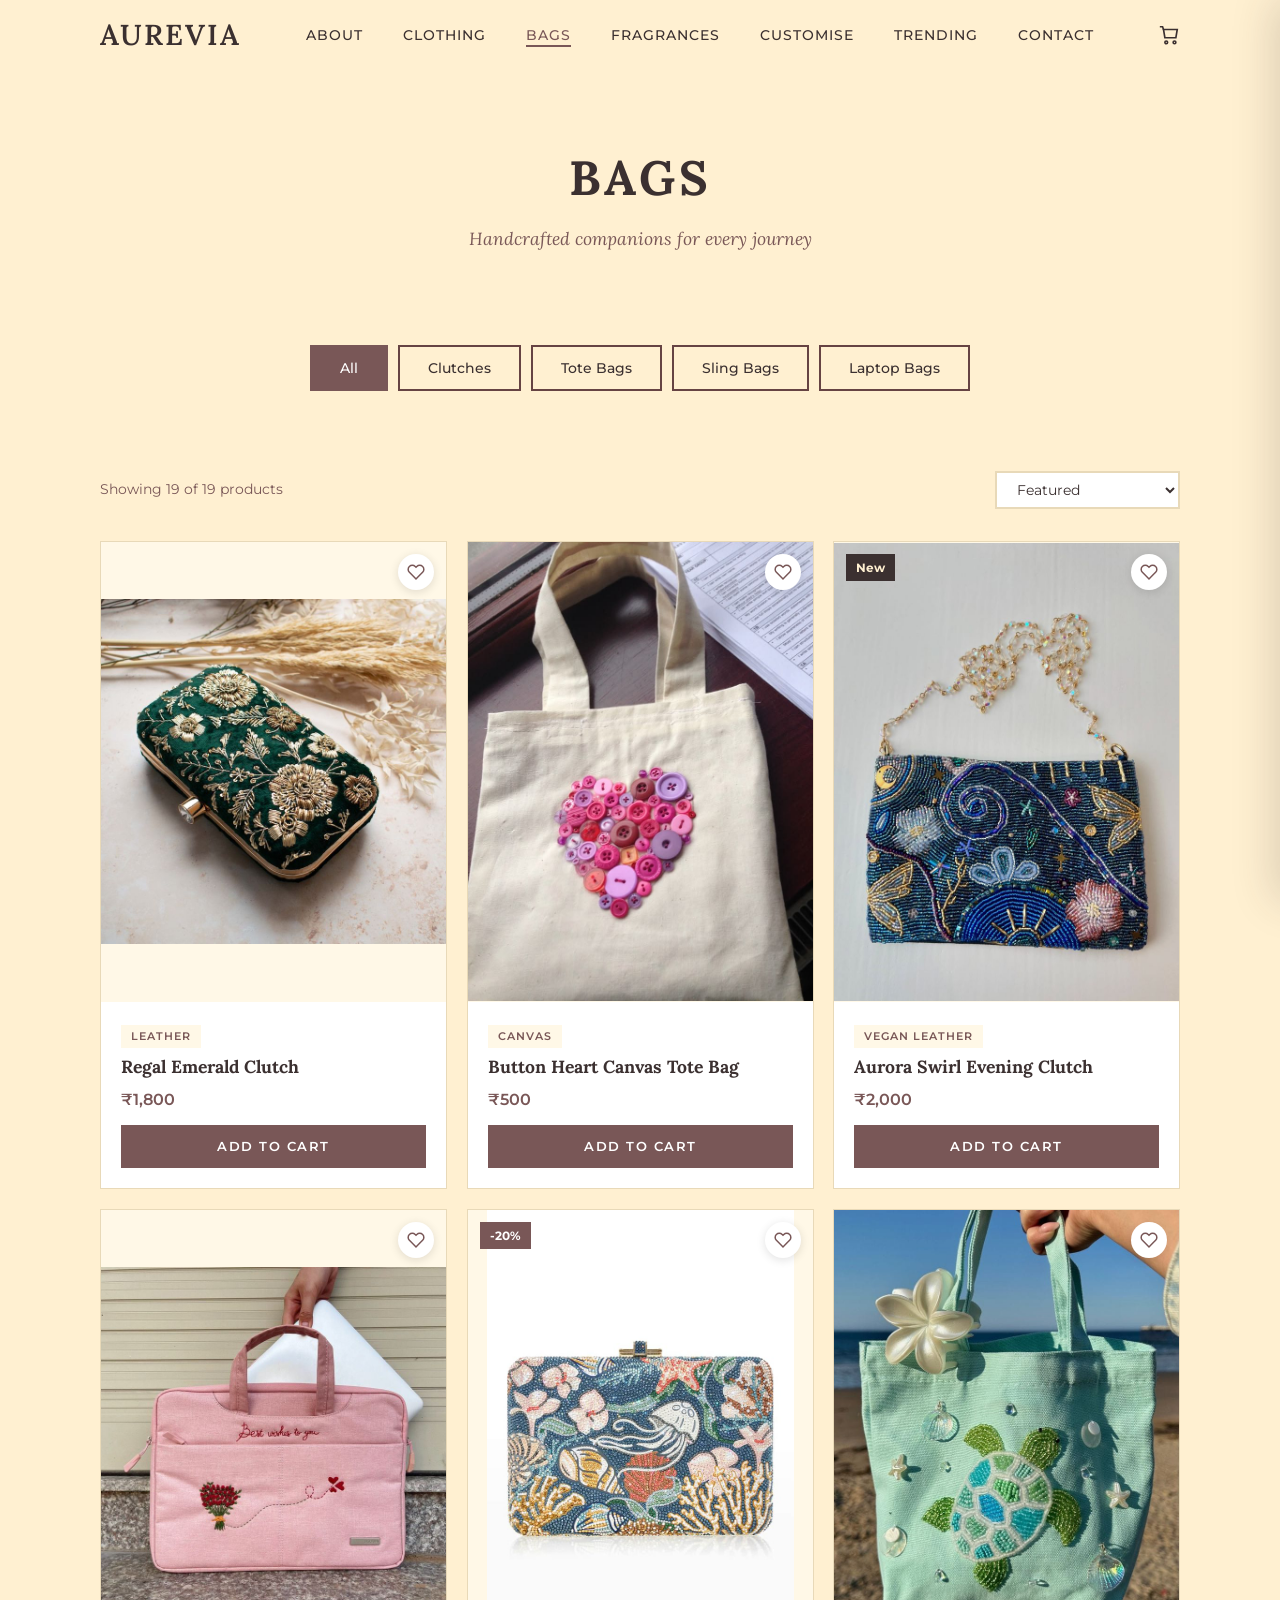
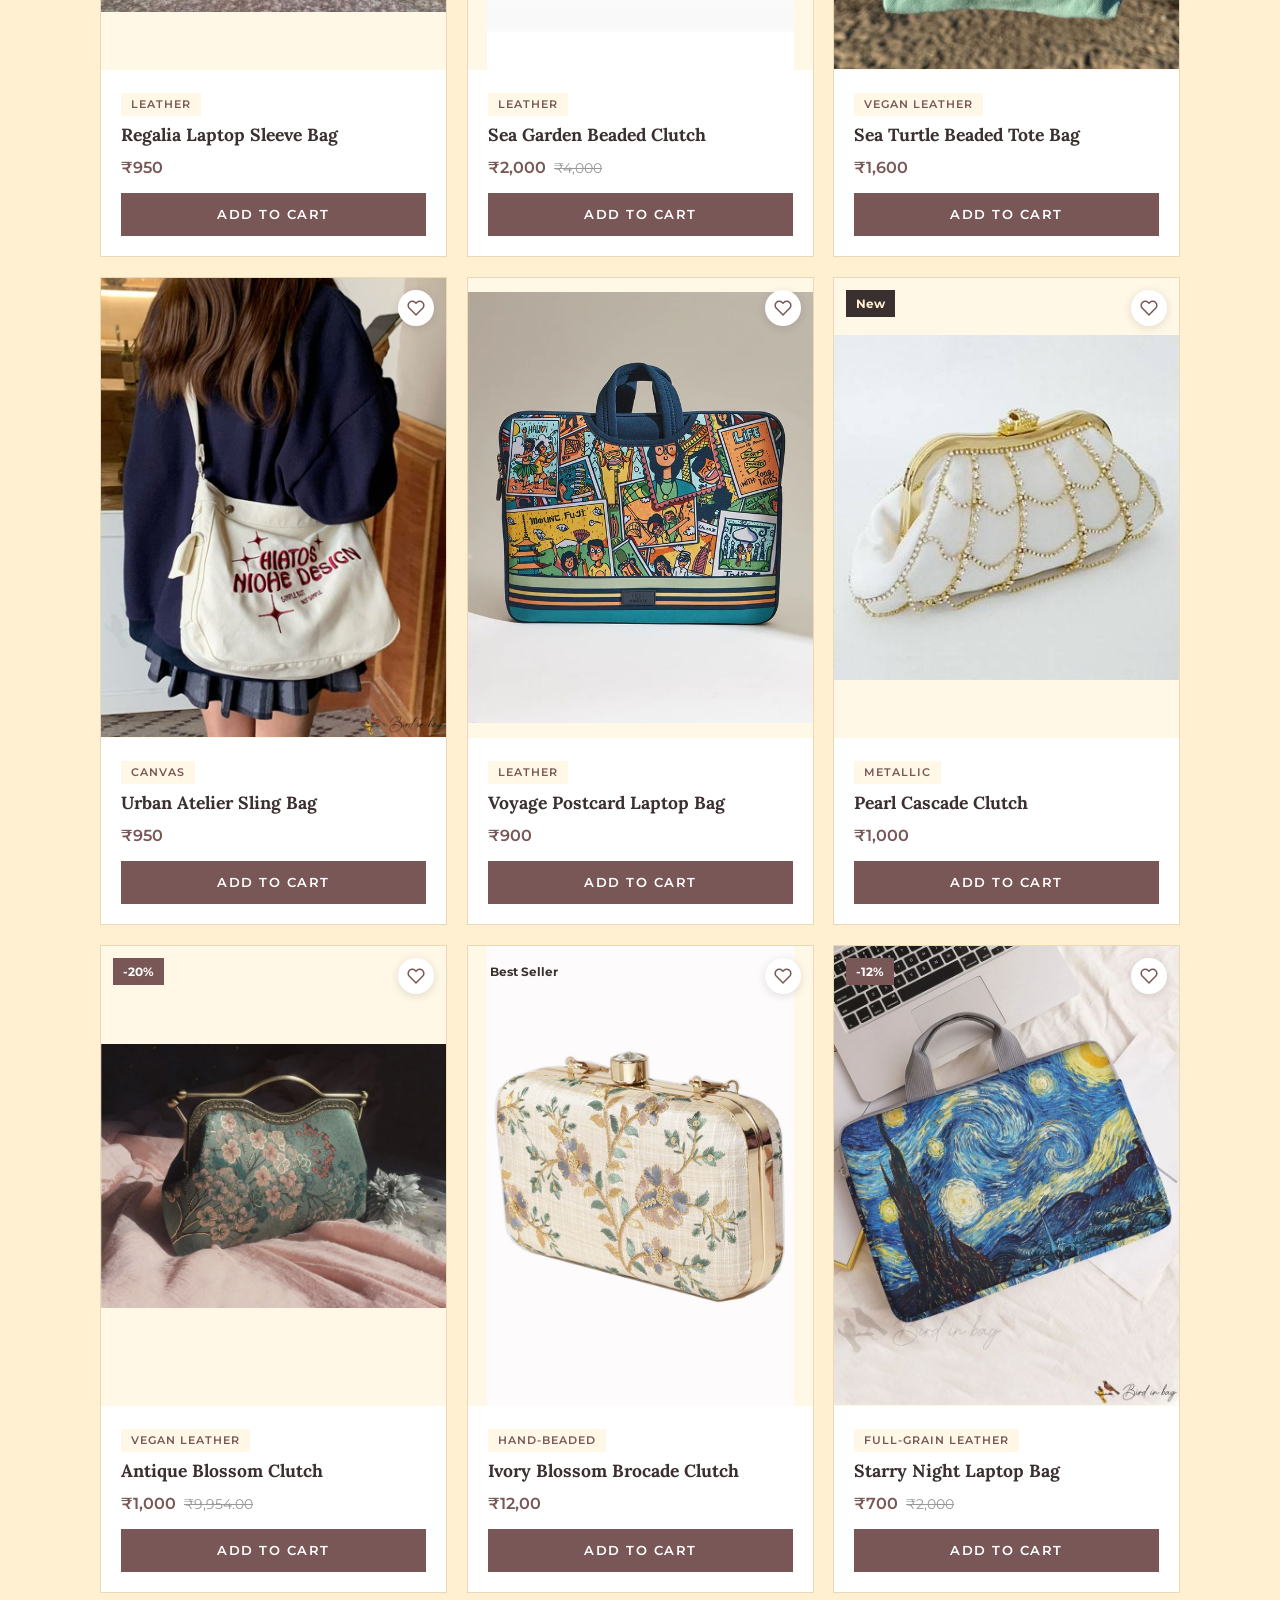
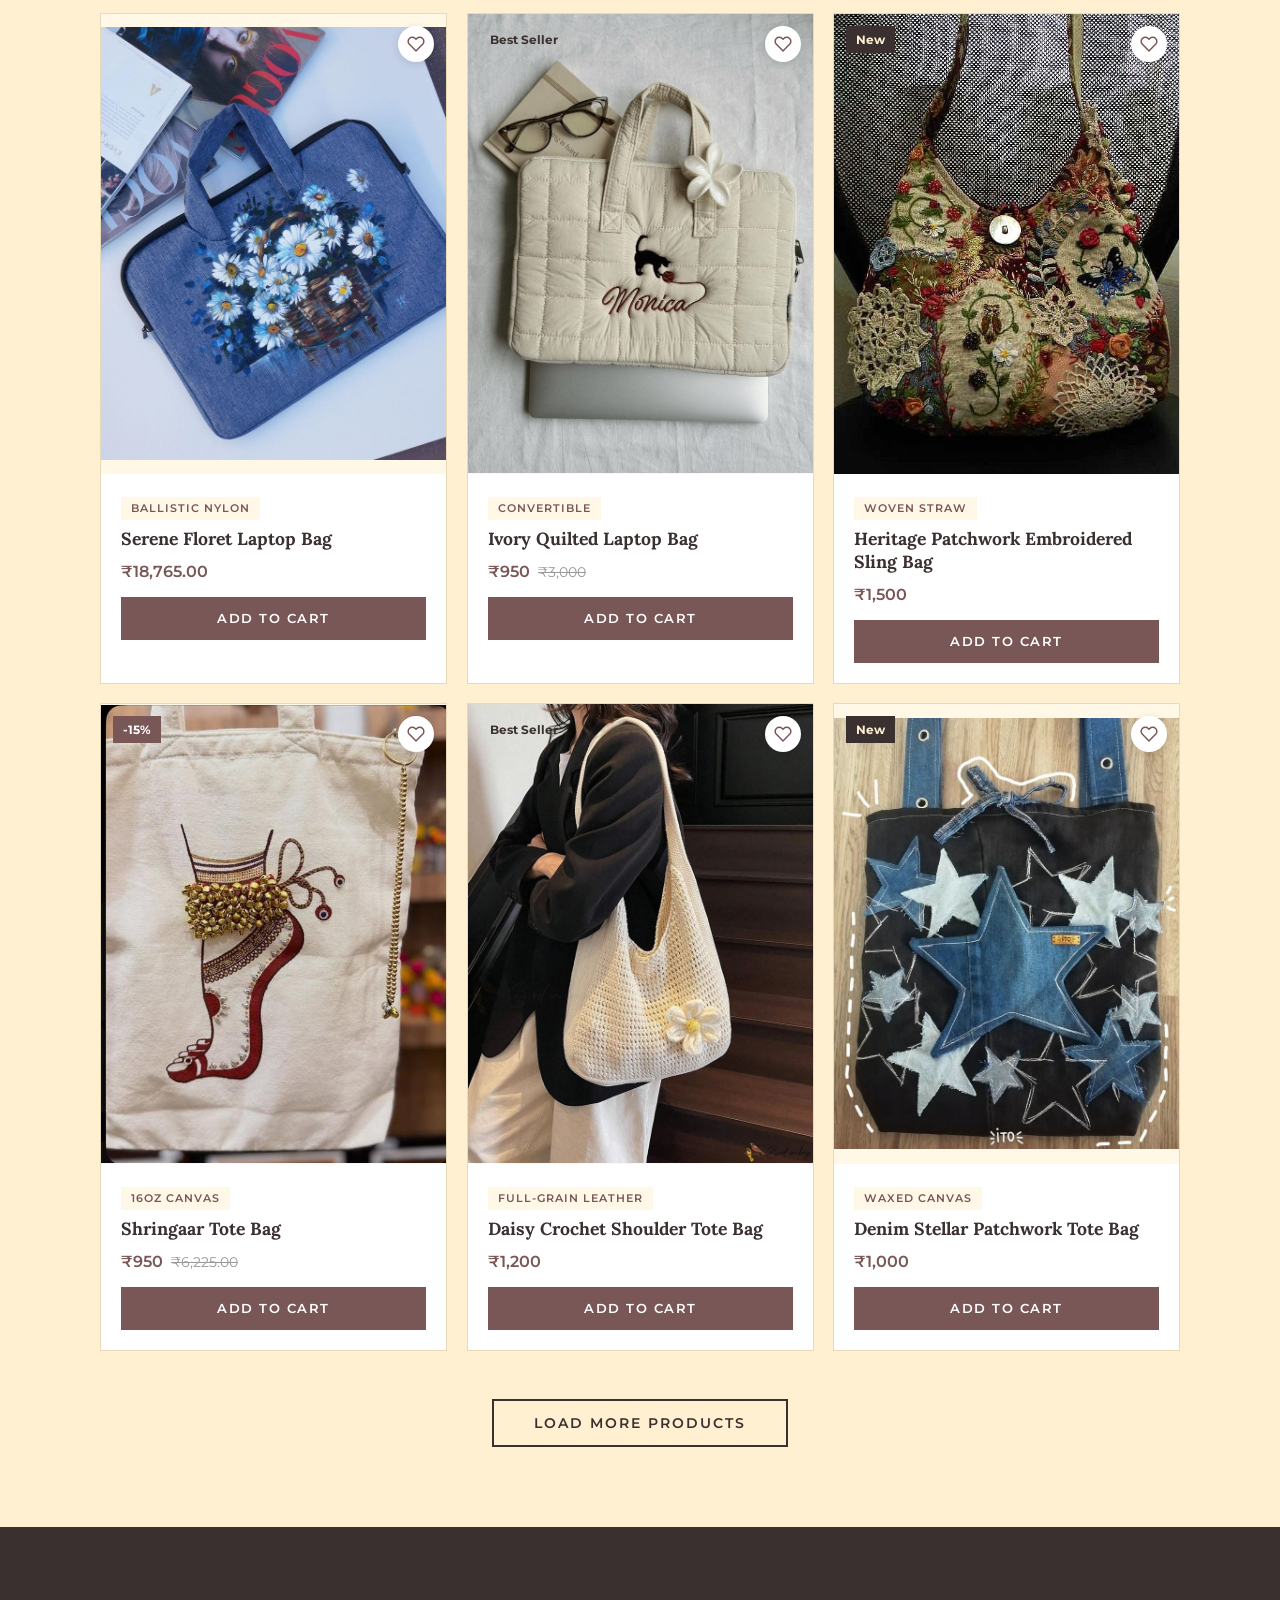
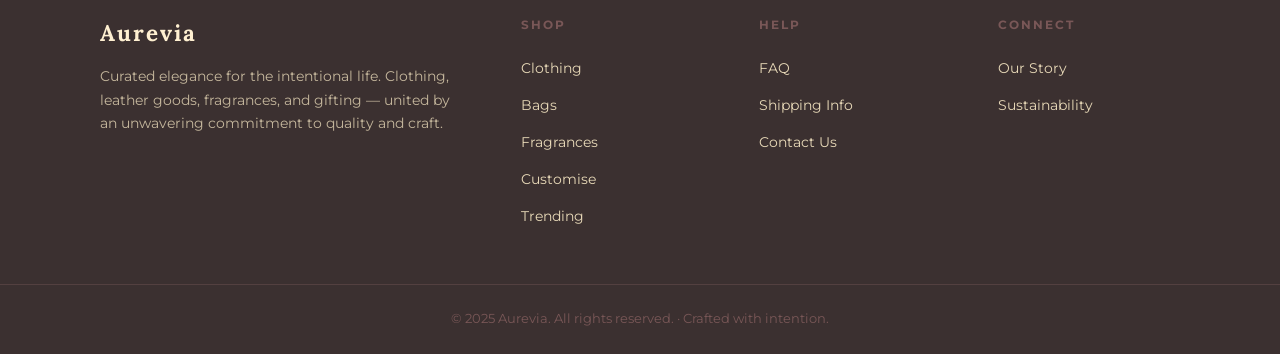
==== commit e7c0158b: "product name and price updated" ====
--- a/bags.html
+++ b/bags.html
@@ -3,7 +3,7 @@
 <head>
   <meta charset="UTF-8">
   <meta name="viewport" content="width=device-width, initial-scale=1.0">
-  <meta name="description" content="Aurevia Bags & Charms — Handcrafted handbags, totes, sling bags, and bag charms.">
+  <meta name="description" content="Aurevia Bags — Handcrafted handbags, totes, sling bags, and laptop bags.">
   <title>Bags | Aurevia</title>
   <link rel="preconnect" href="https://fonts.googleapis.com">
   <link rel="preconnect" href="https://fonts.gstatic.com" crossorigin>
@@ -117,59 +117,7 @@
       </div>
     </section>
 
-    <!-- ═══ NEW ARRIVALS CAROUSEL ═══ -->
-    <section class="featured-arrivals">
-      <div class="container">
-        <h2 class="section-title">New Arrivals</h2>
-        <div class="carousel-container">
-          <button class="carousel-btn prev" aria-label="Previous">&lsaquo;</button>
-          <div class="carousel-track" id="arrivalsTrack">
-
-            <div class="carousel-card reveal">
-              <div class="carousel-img"><img src="images/bags/clutch bags/clutch1.jpeg" alt="Leather Crossbody"></div>
-              <div class="carousel-info">
-                <h3>Leather Crossbody</h3>
-                <span class="current-price">₹15,355.00</span>
-              </div>
-            </div>
-
-            <div class="carousel-card reveal">
-              <div class="carousel-img"><img src="images/bags/tote bags/tote1.jpeg" alt="Canvas Weekend Tote"></div>
-              <div class="carousel-info">
-                <h3>Canvas Weekend Tote</h3>
-                <span class="current-price">₹9,960.00</span>
-              </div>
-            </div>
-
-            <div class="carousel-card reveal">
-              <div class="carousel-img"><img src="images/bags/clutch bags/clutch2.jpeg" alt="Mini Clutch"></div>
-              <div class="carousel-info">
-                <h3>Mini Clutch</h3>
-                <span class="current-price">₹7,885.00</span>
-              </div>
-            </div>
-
-            <div class="carousel-card reveal">
-              <div class="carousel-img"><img src="images/bags/laptop bags/laptop4.jpeg" alt="Structured Laptop Bag"></div>
-              <div class="carousel-info">
-                <h3>Structured Laptop Bag</h3>
-                <span class="current-price">₹17,430.00</span>
-              </div>
-            </div>
-
-            <div class="carousel-card reveal">
-              <div class="carousel-img"><img src="images/bags/sling bags/sling1.jpeg" alt="Woven Bucket Bag"></div>
-              <div class="carousel-info">
-                <h3>Woven Bucket Bag</h3>
-                <span class="current-price">₹12,035.00</span>
-              </div>
-            </div>
-
-          </div>
-          <button class="carousel-btn next" aria-label="Next">&rsaquo;</button>
-        </div>
-      </div>
-    </section>
+   
 
     <!-- ═══ PRODUCT GRID ═══ -->
     <section class="products-section">
@@ -194,8 +142,8 @@
             </div>
             <div class="product-info">
               <span class="material-tag">Leather</span>
-              <h3 class="product-name">Classic Leather Handbag</h3>
-              <div class="product-price"><span class="current-price">₹15,355.00</span></div>
+              <h3 class="product-name">Regal Emerald Clutch</h3>
+              <div class="product-price"><span class="current-price">₹1,800</span></div>
               <button class="add-to-cart-btn">Add to Cart</button>
             </div>
           </div>
@@ -208,8 +156,8 @@
             </div>
             <div class="product-info">
               <span class="material-tag">Canvas</span>
-              <h3 class="product-name">Everyday Canvas Tote</h3>
-              <div class="product-price"><span class="current-price">₹9,960.00</span></div>
+              <h3 class="product-name">Button Heart Canvas Tote Bag</h3>
+              <div class="product-price"><span class="current-price">₹500</span></div>
               <button class="add-to-cart-btn">Add to Cart</button>
             </div>
           </div>
@@ -223,8 +171,8 @@
             </div>
             <div class="product-info">
               <span class="material-tag">Vegan Leather</span>
-              <h3 class="product-name">Suede Crossbody</h3>
-              <div class="product-price"><span class="current-price">₹11,205.00</span></div>
+              <h3 class="product-name">Aurora Swirl Evening Clutch</h3>
+              <div class="product-price"><span class="current-price">₹2,000</span></div>
               <button class="add-to-cart-btn">Add to Cart</button>
             </div>
           </div>
@@ -237,8 +185,8 @@
             </div>
             <div class="product-info">
               <span class="material-tag">Leather</span>
-              <h3 class="product-name">Professional Laptop Bag</h3>
-              <div class="product-price"><span class="current-price">₹17,430.00</span></div>
+              <h3 class="product-name">Regalia Laptop Sleeve Bag</h3>
+              <div class="product-price"><span class="current-price">₹950</span></div>
               <button class="add-to-cart-btn">Add to Cart</button>
             </div>
           </div>
@@ -252,8 +200,8 @@
             </div>
             <div class="product-info">
               <span class="material-tag">Leather</span>
-              <h3 class="product-name">Vintage Clutch</h3>
-              <div class="product-price"><span class="current-price">₹13,695.00</span><span class="original-price">₹17,015.00</span></div>
+              <h3 class="product-name">Sea Garden Beaded Clutch</h3>
+              <div class="product-price"><span class="current-price">₹2,000</span><span class="original-price">₹4,000</span></div>
               <button class="add-to-cart-btn">Add to Cart</button>
             </div>
           </div>
@@ -266,8 +214,8 @@
             </div>
             <div class="product-info">
               <span class="material-tag">Vegan Leather</span>
-              <h3 class="product-name">Structured Work Tote</h3>
-              <div class="product-price"><span class="current-price">₹11,620.00</span></div>
+              <h3 class="product-name">Sea Turtle Beaded Tote Bag</h3>
+              <div class="product-price"><span class="current-price">₹1,600</span></div>
               <button class="add-to-cart-btn">Add to Cart</button>
             </div>
           </div>
@@ -280,8 +228,8 @@
             </div>
             <div class="product-info">
               <span class="material-tag">Canvas</span>
-              <h3 class="product-name">Woven Shoulder Bag</h3>
-              <div class="product-price"><span class="current-price">₹8,134.00</span></div>
+              <h3 class="product-name">Urban Atelier Sling Bag</h3>
+              <div class="product-price"><span class="current-price">₹950</span></div>
               <button class="add-to-cart-btn">Add to Cart</button>
             </div>
           </div>
@@ -294,8 +242,8 @@
             </div>
             <div class="product-info">
               <span class="material-tag">Leather</span>
-              <h3 class="product-name">Slim Laptop Sleeve</h3>
-              <div class="product-price"><span class="current-price">₹16,185.00</span></div>
+              <h3 class="product-name">Voyage Postcard Laptop Bag</h3>
+              <div class="product-price"><span class="current-price">₹900</span></div>
               <button class="add-to-cart-btn">Add to Cart</button>
             </div>
           </div>
@@ -309,8 +257,8 @@
             </div>
             <div class="product-info">
               <span class="material-tag">Metallic</span>
-              <h3 class="product-name">Elegant Evening Clutch</h3>
-              <div class="product-price"><span class="current-price">₹6,566.00</span></div>
+              <h3 class="product-name">Pearl Cascade Clutch</h3>
+              <div class="product-price"><span class="current-price">₹1,000</span></div>
               <button class="add-to-cart-btn">Add to Cart</button>
             </div>
           </div>
@@ -324,8 +272,8 @@
             </div>
             <div class="product-info">
               <span class="material-tag">Vegan Leather</span>
-              <h3 class="product-name">Quilted Mini Bag</h3>
-              <div class="product-price"><span class="current-price">₹8,295.00</span><span class="original-price">₹9,954.00</span></div>
+              <h3 class="product-name">Antique Blossom Clutch</h3>
+              <div class="product-price"><span class="current-price">₹1,000</span><span class="original-price">₹9,954.00</span></div>
               <button class="add-to-cart-btn">Add to Cart</button>
             </div>
           </div>
@@ -339,127 +287,114 @@
             </div>
             <div class="product-info">
               <span class="material-tag">Hand-beaded</span>
-              <h3 class="product-name">Beaded Statement Clutch</h3>
-              <div class="product-price"><span class="current-price">₹12,035.00</span></div>
-              <button class="add-to-cart-btn">Add to Cart</button>
-            </div>
-          </div>
-
-          <div class="product-card reveal" data-id="bag-006" data-category="clutches" data-price="9130">
-            <div class="product-image">
-              <img src="images/bags/clutch bags/clutch2.jpeg" alt="Pearl Handle Clutch">
+              <h3 class="product-name">Ivory Blossom Brocade Clutch</h3>
+              <div class="product-price"><span class="current-price">₹12,00</span></div>
+              <button class="add-to-cart-btn">Add to Cart</button>
+            </div>
+          </div>
+
+         
+
+          <div class="product-card reveal" data-id="bag-007" data-category="laptop" data-price="15355">
+            <div class="product-image">
+              <img src="images/bags/laptop bags/laptop3.jpeg" alt="Premium Leather Laptop Briefcase">
+              <div class="product-overlay"><button class="quick-view-btn">Quick View</button></div>
+              <button class="wishlist-btn" aria-label="Add to Wishlist"><svg fill="none" viewBox="0 0 24 24" stroke="currentColor" stroke-width="2"><path d="M20.84 4.61a5.5 5.5 0 00-7.78 0L12 5.67l-1.06-1.06a5.5 5.5 0 00-7.78 7.78l1.06 1.06L12 21.23l7.78-7.78 1.06-1.06a5.5 5.5 0 000-7.78z"/></svg></button>
+              <span class="product-badge sale">-12%</span>
+            </div>
+            <div class="product-info">
+              <span class="material-tag">Full-Grain Leather</span>
+              <h3 class="product-name">Starry Night Laptop Bag</h3>
+              <div class="product-price"><span class="current-price">₹700</span><span class="original-price">₹2,000</span></div>
+              <button class="add-to-cart-btn">Add to Cart</button>
+            </div>
+          </div>
+
+          <div class="product-card reveal" data-id="bag-008" data-category="laptop" data-price="18765">
+            <div class="product-image">
+              <img src="images/bags/laptop bags/laptop4.jpeg" alt="Executive Rolling Laptop Bag">
+              <div class="product-overlay"><button class="quick-view-btn">Quick View</button></div>
+              <button class="wishlist-btn" aria-label="Add to Wishlist"><svg fill="none" viewBox="0 0 24 24" stroke="currentColor" stroke-width="2"><path d="M20.84 4.61a5.5 5.5 0 00-7.78 0L12 5.67l-1.06-1.06a5.5 5.5 0 00-7.78 7.78l1.06 1.06L12 21.23l7.78-7.78 1.06-1.06a5.5 5.5 0 000-7.78z"/></svg></button>
+            </div>
+            <div class="product-info">
+              <span class="material-tag">Ballistic Nylon</span>
+              <h3 class="product-name">Serene Floret Laptop Bag</h3>
+              <div class="product-price"><span class="current-price">₹18,765.00</span></div>
+              <button class="add-to-cart-btn">Add to Cart</button>
+            </div>
+          </div>
+
+          <div class="product-card reveal" data-id="bag-009" data-category="laptop" data-price="14178">
+            <div class="product-image">
+              <img src="images/bags/laptop bags/laptop5.jpeg" alt="Convertible Backpack Briefcase">
+              <div class="product-overlay"><button class="quick-view-btn">Quick View</button></div>
+              <button class="wishlist-btn" aria-label="Add to Wishlist"><svg fill="none" viewBox="0 0 24 24" stroke="currentColor" stroke-width="2"><path d="M20.84 4.61a5.5 5.5 0 00-7.78 0L12 5.67l-1.06-1.06a5.5 5.5 0 00-7.78 7.78l1.06 1.06L12 21.23l7.78-7.78 1.06-1.06a5.5 5.5 0 000-7.78z"/></svg></button>
+              <span class="product-badge bestseller">Best Seller</span>
+            </div>
+            <div class="product-info">
+              <span class="material-tag">Convertible</span>
+              <h3 class="product-name">Ivory Quilted Laptop Bag</h3>
+              <div class="product-price"><span class="current-price">₹950</span><span class="original-price">₹3,000</span></div>
+              <button class="add-to-cart-btn">Add to Cart</button>
+            </div>
+          </div>
+
+          <div class="product-card reveal" data-id="bag-010" data-category="sling" data-price="9954">
+            <div class="product-image">
+              <img src="images/bags/sling bags/sling3.jpeg" alt="Woven Bucket Sling">
               <div class="product-overlay"><button class="quick-view-btn">Quick View</button></div>
               <button class="wishlist-btn" aria-label="Add to Wishlist"><svg fill="none" viewBox="0 0 24 24" stroke="currentColor" stroke-width="2"><path d="M20.84 4.61a5.5 5.5 0 00-7.78 0L12 5.67l-1.06-1.06a5.5 5.5 0 00-7.78 7.78l1.06 1.06L12 21.23l7.78-7.78 1.06-1.06a5.5 5.5 0 000-7.78z"/></svg></button>
               <span class="product-badge new">New</span>
             </div>
             <div class="product-info">
-              <span class="material-tag">Pearl Handle</span>
-              <h3 class="product-name">Pearl Handle Clutch</h3>
-              <div class="product-price"><span class="current-price">₹9,130.00</span></div>
-              <button class="add-to-cart-btn">Add to Cart</button>
-            </div>
-          </div>
-
-          <div class="product-card reveal" data-id="bag-007" data-category="laptop" data-price="15355">
-            <div class="product-image">
-              <img src="images/bags/laptop bags/laptop3.jpeg" alt="Premium Leather Laptop Briefcase">
-              <div class="product-overlay"><button class="quick-view-btn">Quick View</button></div>
-              <button class="wishlist-btn" aria-label="Add to Wishlist"><svg fill="none" viewBox="0 0 24 24" stroke="currentColor" stroke-width="2"><path d="M20.84 4.61a5.5 5.5 0 00-7.78 0L12 5.67l-1.06-1.06a5.5 5.5 0 00-7.78 7.78l1.06 1.06L12 21.23l7.78-7.78 1.06-1.06a5.5 5.5 0 000-7.78z"/></svg></button>
-              <span class="product-badge sale">-12%</span>
+              <span class="material-tag">Woven Straw</span>
+              <h3 class="product-name">Heritage Patchwork Embroidered Sling Bag</h3>
+              <div class="product-price"><span class="current-price">₹1,500</span></div>
+              <button class="add-to-cart-btn">Add to Cart</button>
+            </div>
+          </div>
+
+          <div class="product-card reveal" data-id="bag-011" data-category="totes" data-price="5395">
+            <div class="product-image">
+              <img src="images/bags/tote bags/tote3.jpeg" alt="Canvas Market Tote">
+              <div class="product-overlay"><button class="quick-view-btn">Quick View</button></div>
+              <button class="wishlist-btn" aria-label="Add to Wishlist"><svg fill="none" viewBox="0 0 24 24" stroke="currentColor" stroke-width="2"><path d="M20.84 4.61a5.5 5.5 0 00-7.78 0L12 5.67l-1.06-1.06a5.5 5.5 0 00-7.78 7.78l1.06 1.06L12 21.23l7.78-7.78 1.06-1.06a5.5 5.5 0 000-7.78z"/></svg></button>
+              <span class="product-badge sale">-15%</span>
+            </div>
+            <div class="product-info">
+              <span class="material-tag">16oz Canvas</span>
+              <h3 class="product-name">Shringaar Tote Bag</h3>
+              <div class="product-price"><span class="current-price">₹950</span><span class="original-price">₹6,225.00</span></div>
+              <button class="add-to-cart-btn">Add to Cart</button>
+            </div>
+          </div>
+
+          <div class="product-card reveal" data-id="bag-012" data-category="totes" data-price="13269">
+            <div class="product-image">
+              <img src="images/bags/tote bags/tote4.jpeg" alt="Leather Shopper Tote">
+              <div class="product-overlay"><button class="quick-view-btn">Quick View</button></div>
+              <button class="wishlist-btn" aria-label="Add to Wishlist"><svg fill="none" viewBox="0 0 24 24" stroke="currentColor" stroke-width="2"><path d="M20.84 4.61a5.5 5.5 0 00-7.78 0L12 5.67l-1.06-1.06a5.5 5.5 0 00-7.78 7.78l1.06 1.06L12 21.23l7.78-7.78 1.06-1.06a5.5 5.5 0 000-7.78z"/></svg></button>
+              <span class="product-badge bestseller">Best Seller</span>
             </div>
             <div class="product-info">
               <span class="material-tag">Full-Grain Leather</span>
-              <h3 class="product-name">Premium Leather Laptop Briefcase</h3>
-              <div class="product-price"><span class="current-price">₹15,355.00</span><span class="original-price">₹17,430.00</span></div>
-              <button class="add-to-cart-btn">Add to Cart</button>
-            </div>
-          </div>
-
-          <div class="product-card reveal" data-id="bag-008" data-category="laptop" data-price="18765">
-            <div class="product-image">
-              <img src="images/bags/laptop bags/laptop4.jpeg" alt="Executive Rolling Laptop Bag">
-              <div class="product-overlay"><button class="quick-view-btn">Quick View</button></div>
-              <button class="wishlist-btn" aria-label="Add to Wishlist"><svg fill="none" viewBox="0 0 24 24" stroke="currentColor" stroke-width="2"><path d="M20.84 4.61a5.5 5.5 0 00-7.78 0L12 5.67l-1.06-1.06a5.5 5.5 0 00-7.78 7.78l1.06 1.06L12 21.23l7.78-7.78 1.06-1.06a5.5 5.5 0 000-7.78z"/></svg></button>
-            </div>
-            <div class="product-info">
-              <span class="material-tag">Ballistic Nylon</span>
-              <h3 class="product-name">Executive Rolling Laptop Bag</h3>
-              <div class="product-price"><span class="current-price">₹18,765.00</span></div>
-              <button class="add-to-cart-btn">Add to Cart</button>
-            </div>
-          </div>
-
-          <div class="product-card reveal" data-id="bag-009" data-category="laptop" data-price="14178">
-            <div class="product-image">
-              <img src="images/bags/laptop bags/laptop5.jpeg" alt="Convertible Backpack Briefcase">
-              <div class="product-overlay"><button class="quick-view-btn">Quick View</button></div>
-              <button class="wishlist-btn" aria-label="Add to Wishlist"><svg fill="none" viewBox="0 0 24 24" stroke="currentColor" stroke-width="2"><path d="M20.84 4.61a5.5 5.5 0 00-7.78 0L12 5.67l-1.06-1.06a5.5 5.5 0 00-7.78 7.78l1.06 1.06L12 21.23l7.78-7.78 1.06-1.06a5.5 5.5 0 000-7.78z"/></svg></button>
-              <span class="product-badge bestseller">Best Seller</span>
-            </div>
-            <div class="product-info">
-              <span class="material-tag">Convertible</span>
-              <h3 class="product-name">Convertible Backpack Briefcase</h3>
-              <div class="product-price"><span class="current-price">₹14,178.00</span><span class="original-price">₹16,185.00</span></div>
-              <button class="add-to-cart-btn">Add to Cart</button>
-            </div>
-          </div>
-
-          <div class="product-card reveal" data-id="bag-010" data-category="sling" data-price="9954">
-            <div class="product-image">
-              <img src="images/bags/sling bags/sling3.jpeg" alt="Woven Bucket Sling">
+              <h3 class="product-name">Daisy Crochet Shoulder Tote Bag</h3>
+              <div class="product-price"><span class="current-price">₹1,200</span></div>
+              <button class="add-to-cart-btn">Add to Cart</button>
+            </div>
+          </div>
+
+          <div class="product-card reveal" data-id="bag-013" data-category="totes" data-price="11620">
+            <div class="product-image">
+              <img src="images/bags/tote bags/tote5.jpeg" alt="Weekend Travel Tote">
               <div class="product-overlay"><button class="quick-view-btn">Quick View</button></div>
               <button class="wishlist-btn" aria-label="Add to Wishlist"><svg fill="none" viewBox="0 0 24 24" stroke="currentColor" stroke-width="2"><path d="M20.84 4.61a5.5 5.5 0 00-7.78 0L12 5.67l-1.06-1.06a5.5 5.5 0 00-7.78 7.78l1.06 1.06L12 21.23l7.78-7.78 1.06-1.06a5.5 5.5 0 000-7.78z"/></svg></button>
               <span class="product-badge new">New</span>
             </div>
             <div class="product-info">
-              <span class="material-tag">Woven Straw</span>
-              <h3 class="product-name">Woven Bucket Sling</h3>
-              <div class="product-price"><span class="current-price">₹9,954.00</span></div>
-              <button class="add-to-cart-btn">Add to Cart</button>
-            </div>
-          </div>
-
-          <div class="product-card reveal" data-id="bag-011" data-category="totes" data-price="5395">
-            <div class="product-image">
-              <img src="images/bags/tote bags/tote3.jpeg" alt="Canvas Market Tote">
-              <div class="product-overlay"><button class="quick-view-btn">Quick View</button></div>
-              <button class="wishlist-btn" aria-label="Add to Wishlist"><svg fill="none" viewBox="0 0 24 24" stroke="currentColor" stroke-width="2"><path d="M20.84 4.61a5.5 5.5 0 00-7.78 0L12 5.67l-1.06-1.06a5.5 5.5 0 00-7.78 7.78l1.06 1.06L12 21.23l7.78-7.78 1.06-1.06a5.5 5.5 0 000-7.78z"/></svg></button>
-              <span class="product-badge sale">-15%</span>
-            </div>
-            <div class="product-info">
-              <span class="material-tag">16oz Canvas</span>
-              <h3 class="product-name">Canvas Market Tote</h3>
-              <div class="product-price"><span class="current-price">₹5,395.00</span><span class="original-price">₹6,225.00</span></div>
-              <button class="add-to-cart-btn">Add to Cart</button>
-            </div>
-          </div>
-
-          <div class="product-card reveal" data-id="bag-012" data-category="totes" data-price="13269">
-            <div class="product-image">
-              <img src="images/bags/tote bags/tote4.jpeg" alt="Leather Shopper Tote">
-              <div class="product-overlay"><button class="quick-view-btn">Quick View</button></div>
-              <button class="wishlist-btn" aria-label="Add to Wishlist"><svg fill="none" viewBox="0 0 24 24" stroke="currentColor" stroke-width="2"><path d="M20.84 4.61a5.5 5.5 0 00-7.78 0L12 5.67l-1.06-1.06a5.5 5.5 0 00-7.78 7.78l1.06 1.06L12 21.23l7.78-7.78 1.06-1.06a5.5 5.5 0 000-7.78z"/></svg></button>
-              <span class="product-badge bestseller">Best Seller</span>
-            </div>
-            <div class="product-info">
-              <span class="material-tag">Full-Grain Leather</span>
-              <h3 class="product-name">Leather Shopper Tote</h3>
-              <div class="product-price"><span class="current-price">₹13,269.00</span></div>
-              <button class="add-to-cart-btn">Add to Cart</button>
-            </div>
-          </div>
-
-          <div class="product-card reveal" data-id="bag-013" data-category="totes" data-price="11620">
-            <div class="product-image">
-              <img src="images/bags/tote bags/tote5.jpeg" alt="Weekend Travel Tote">
-              <div class="product-overlay"><button class="quick-view-btn">Quick View</button></div>
-              <button class="wishlist-btn" aria-label="Add to Wishlist"><svg fill="none" viewBox="0 0 24 24" stroke="currentColor" stroke-width="2"><path d="M20.84 4.61a5.5 5.5 0 00-7.78 0L12 5.67l-1.06-1.06a5.5 5.5 0 00-7.78 7.78l1.06 1.06L12 21.23l7.78-7.78 1.06-1.06a5.5 5.5 0 000-7.78z"/></svg></button>
-              <span class="product-badge new">New</span>
-            </div>
-            <div class="product-info">
               <span class="material-tag">Waxed Canvas</span>
-              <h3 class="product-name">Weekend Travel Tote</h3>
-              <div class="product-price"><span class="current-price">₹11,620.00</span></div>
+              <h3 class="product-name">Denim Stellar Patchwork Tote Bag</h3>
+              <div class="product-price"><span class="current-price">₹1,000</span></div>
               <button class="add-to-cart-btn">Add to Cart</button>
             </div>
           </div>
--- a/styles/globals.css
+++ b/styles/globals.css
@@ -44,8 +44,14 @@
 }
 
 html {
-  scroll-behavior: smooth;
   font-size: 16px;
+}
+
+/* Only enable smooth scroll when user hasn't requested reduced motion */
+@media (prefers-reduced-motion: no-preference) {
+  html {
+    scroll-behavior: smooth;
+  }
 }
 
 body {
@@ -98,6 +104,8 @@
 .reveal-right {
   transition: opacity var(--t-smooth), transform var(--t-smooth);
   will-change: opacity, transform;
+  transform: translateZ(0);
+  backface-visibility: hidden;
 }
 
 .reveal       { opacity: 0; transform: translateY(36px); }
--- a/styles/shared.css
+++ b/styles/shared.css
@@ -20,11 +20,18 @@
               backdrop-filter 0.4s cubic-bezier(0.4,0,0.2,1);
 }
 
+/* Solid fallback for browsers without backdrop-filter (Firefox, older Android) */
 .navbar.scrolled {
-  background: rgba(255, 240, 209, 0.88);
-  backdrop-filter: blur(14px);
-  -webkit-backdrop-filter: blur(14px);
+  background: rgba(255, 240, 209, 0.97);
   box-shadow: 0 2px 24px rgba(59, 48, 48, 0.10);
+}
+/* Frosted glass enhancement for supporting browsers */
+@supports (backdrop-filter: blur(1px)) or (-webkit-backdrop-filter: blur(1px)) {
+  .navbar.scrolled {
+    background: rgba(255, 240, 209, 0.88);
+    backdrop-filter: blur(14px);
+    -webkit-backdrop-filter: blur(14px);
+  }
 }
 
 .nav-inner {
@@ -148,7 +155,7 @@
   justify-content: center;
   padding: 0 4px;
   font-family: var(--font-secondary);
-  animation: popIn 0.35s cubic-bezier(0.34, 1.56, 0.64, 1) both;
+  animation: popIn 0.35s ease both;
 }
 
 /* Hamburger */
@@ -214,20 +221,27 @@
   display: flex;
   flex-direction: column;
   overflow-y: auto;
+  will-change: transform;
+  backface-visibility: hidden;
 }
 
 .mobile-menu-overlay {
   position: fixed;
   inset: 0;
   z-index: 1001;
-  background: rgba(59, 48, 48, 0.5);
-  backdrop-filter: blur(3px);
-  -webkit-backdrop-filter: blur(3px);
+  background: rgba(59, 48, 48, 0.65);
   opacity: 0;
   visibility: hidden;
   transition: opacity 0.32s cubic-bezier(0.4, 0, 0.2, 1),
-              visibility 0.32s cubic-bezier(0.4, 0, 0.2, 1),
-              backdrop-filter 0.32s cubic-bezier(0.4, 0, 0.2, 1);
+              visibility 0.32s cubic-bezier(0.4, 0, 0.2, 1);
+  will-change: opacity;
+}
+@supports (backdrop-filter: blur(1px)) or (-webkit-backdrop-filter: blur(1px)) {
+  .mobile-menu-overlay {
+    background: rgba(59, 48, 48, 0.5);
+    backdrop-filter: blur(3px);
+    -webkit-backdrop-filter: blur(3px);
+  }
 }
 
 .mobile-menu-overlay.visible {
@@ -277,6 +291,7 @@
   text-decoration: none;
   transition: background 0.22s cubic-bezier(0.4,0,0.2,1),
               color 0.22s cubic-bezier(0.4,0,0.2,1),
+              opacity 0.22s cubic-bezier(0.4,0,0.2,1),
               transform 0.22s cubic-bezier(0.4,0,0.2,1);
   opacity: 0;
   transform: translateX(20px);
@@ -287,6 +302,7 @@
   transform: translateX(0);
 }
 
+/* Stagger: must target li:nth-child because <a> are inside <li> wrappers */
 .mobile-menu.open li:nth-child(1) a { transition-delay: 0.05s; }
 .mobile-menu.open li:nth-child(2) a { transition-delay: 0.10s; }
 .mobile-menu.open li:nth-child(3) a { transition-delay: 0.15s; }
@@ -391,7 +407,7 @@
 }
 
 .page-hero .container > * {
-  animation: fadeInUp 0.7s cubic-bezier(0.22, 1, 0.36, 1) both;
+  animation: fadeInUp 0.7s ease-out both;
 }
 
 .page-hero .container > *:nth-child(2) { animation-delay: 0.12s; }
@@ -799,7 +815,7 @@
 
 .tab-content.active {
   display: block;
-  animation: fadeInUp 0.4s cubic-bezier(0.22, 1, 0.36, 1) both;
+  animation: fadeInUp 0.4s ease-out both;
 }
 
 /* ─────────────────────────────────────────────
--- a/styles/bags.css
+++ b/styles/bags.css
@@ -31,7 +31,6 @@
   overflow-x: auto;
   scroll-snap-type: x mandatory;
   scroll-behavior: smooth;
-  -webkit-overflow-scrolling: touch;
   padding: 10px 0;
 }
 
@@ -44,8 +43,8 @@
   background: var(--white);
   border: 1px solid var(--cream-dark);
   overflow: hidden;
-  transition: transform 0.36s cubic-bezier(0.22, 1, 0.36, 1),
-              box-shadow 0.36s cubic-bezier(0.22, 1, 0.36, 1);
+  transition: transform 0.5s cubic-bezier(0.22, 1, 0.36, 1),
+              box-shadow 0.6s cubic-bezier(0.22, 1, 0.36, 1);
 }
 
 .carousel-card:hover {
@@ -90,7 +89,7 @@
   align-items: center;
   justify-content: center;
   transition: background var(--t-base), color var(--t-base),
-              transform 0.28s cubic-bezier(0.34, 1.56, 0.64, 1);
+              transform 0.28s cubic-bezier(0.34, 0.56, 0.64, 1);
 }
 
 .carousel-btn:hover {
@@ -147,75 +146,47 @@
   margin-bottom: 8px;
 }
 
-/* ─── Charms Section ─── */
-.charms-section {
-  padding: 5rem 0;
-  background: var(--cream-light);
-}
-
-.charms-section .section-title {
-  font-size: 2rem;
-  margin-bottom: 2.5rem;
-}
-
-.charm-card {
-  background: var(--white);
-  border: 1px solid var(--cream-dark);
-  overflow: hidden;
-  transition: transform 0.36s cubic-bezier(0.22, 1, 0.36, 1),
-              box-shadow 0.36s cubic-bezier(0.22, 1, 0.36, 1);
-}
-
-.charm-card:hover {
-  transform: translateY(-7px);
-  box-shadow: 0 14px 28px rgba(59,48,48,0.13);
-}
-
-.charm-img {
-  width: 100%;
-  aspect-ratio: 1;
-  display: flex;
-  align-items: center;
-  justify-content: center;
-}
-
-.charm-img::after {
-  font-family: var(--font-primary);
-  font-size: 0.7rem;
-  color: rgba(255,255,255,0.4);
-  letter-spacing: 2px;
-  text-transform: uppercase;
-  content: '✦';
-}
-
-.charm-1 { background: linear-gradient(135deg, #d4b870 0%, #9a7830 100%); }
-.charm-2 { background: linear-gradient(135deg, #8a6060 0%, #5a3535 100%); }
-.charm-3 { background: linear-gradient(135deg, #c9a8a8 0%, #795757 100%); }
-.charm-4 { background: linear-gradient(135deg, #E8D9B8 0%, #c9a8a8 100%); }
-.charm-5 { background: linear-gradient(135deg, #3B3030 0%, #664343 100%); }
-.charm-6 { background: linear-gradient(135deg, #b8a0c0 0%, #7a5575 100%); }
-.charm-7 { background: linear-gradient(135deg, #9b8260 0%, #664343 100%); }
-.charm-8 { background: linear-gradient(135deg, #664343 0%, #3B3030 100%); }
-
-.charm-info {
-  padding: 15px;
-  text-align: center;
-}
-
-.charm-info h3 {
-  font-family: var(--font-primary);
-  font-size: 0.95rem;
-  color: var(--dark-brown);
-  margin-bottom: 6px;
-}
-
-.charm-info .current-price {
-  display: block;
-  margin-bottom: 12px;
-}
-
 /* ─── Responsive ─── */
 @media (max-width: 768px) {
   .carousel-btn { display: none; }
   .bag-ph { height: 260px; }
+  
+  /* Better mobile carousel with snap */
+  .carousel-track {
+    gap: 12px;
+    padding: 10px 0;
+  }
+  
+  .carousel-card {
+    flex: 0 0 260px;
+  }
+  
+  .carousel-img {
+    height: 180px;
+  }
+  
+  /* Improved filter buttons for mobile */
+  .filter-buttons {
+    gap: 8px;
+    padding: 0 10px;
+  }
+  
+  .filter-btn {
+    padding: 10px 18px;
+    font-size: 0.8rem;
+  }
 }
+
+@media (max-width: 576px) {
+  .carousel-card {
+    flex: 0 0 220px;
+  }
+  
+  .carousel-img {
+    height: 160px;
+  }
+  
+  .featured-arrivals .section-title {
+    font-size: 1.6rem;
+  }
+}
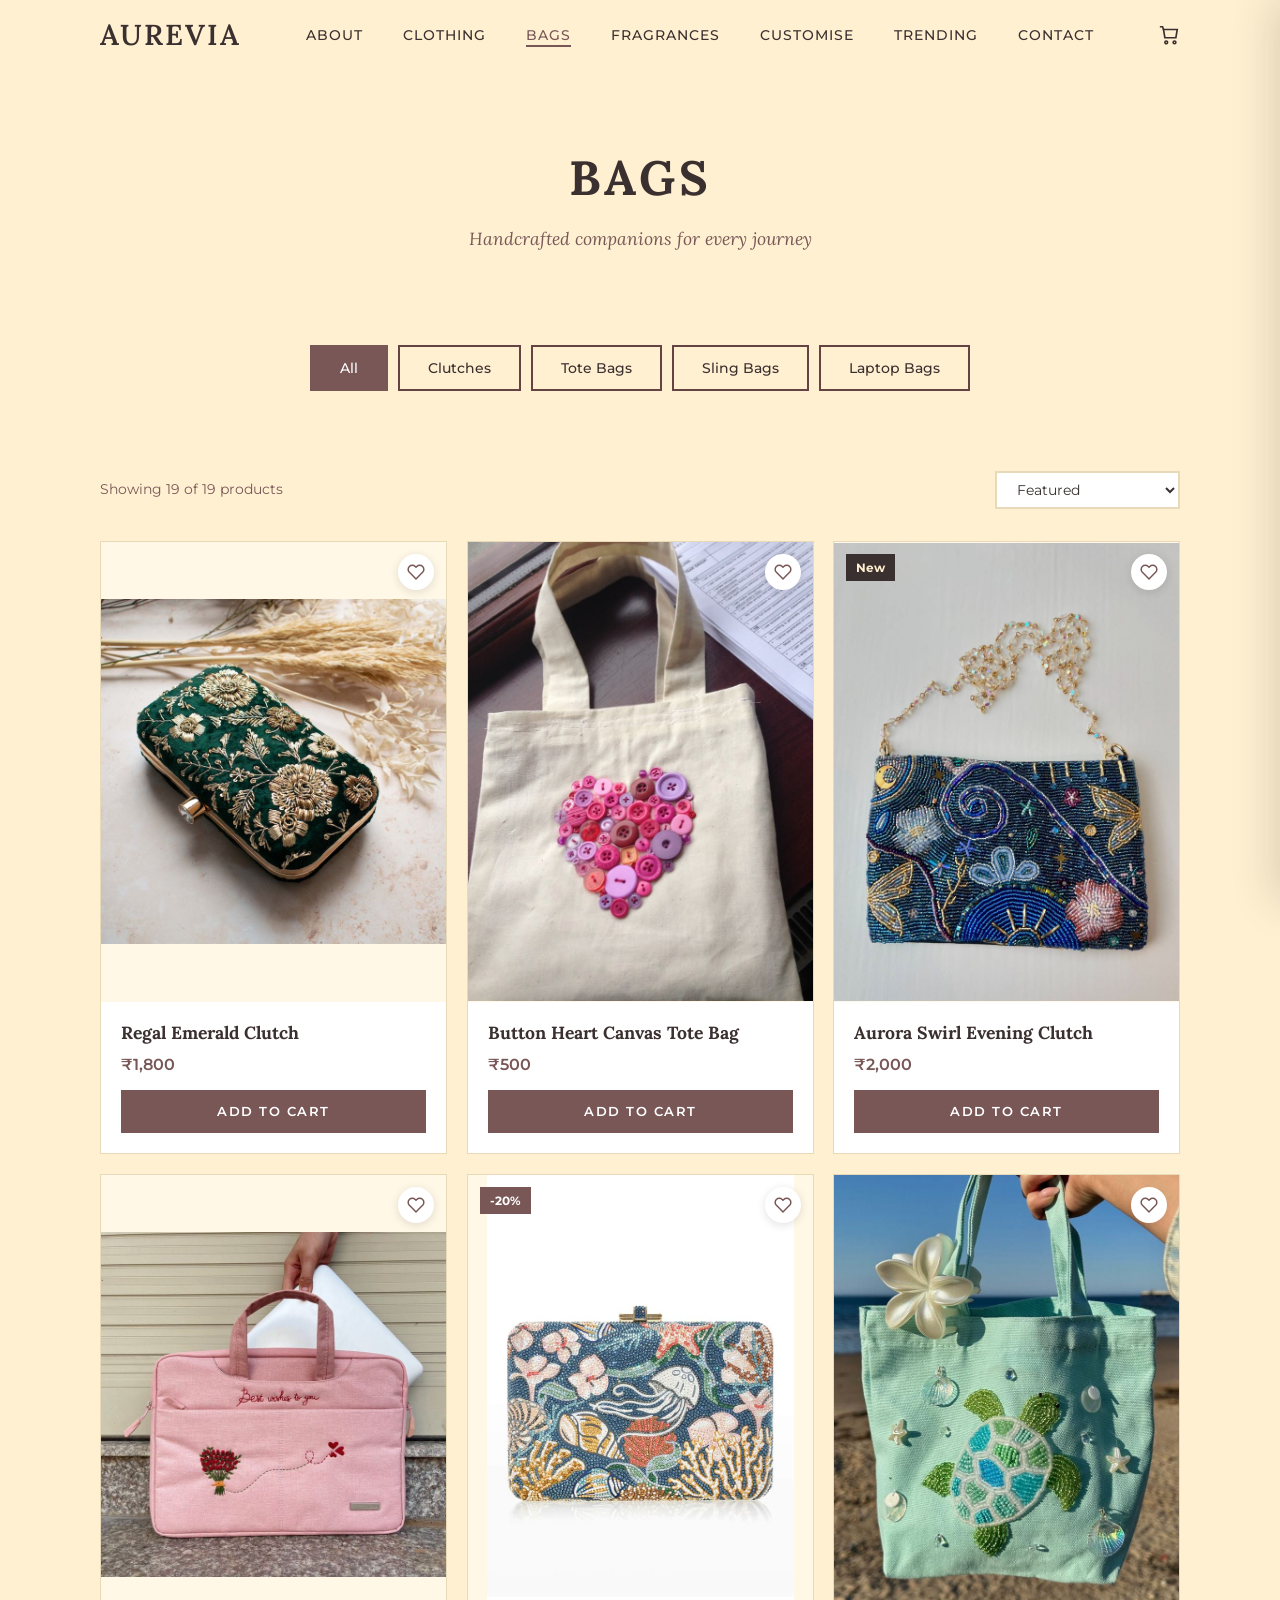
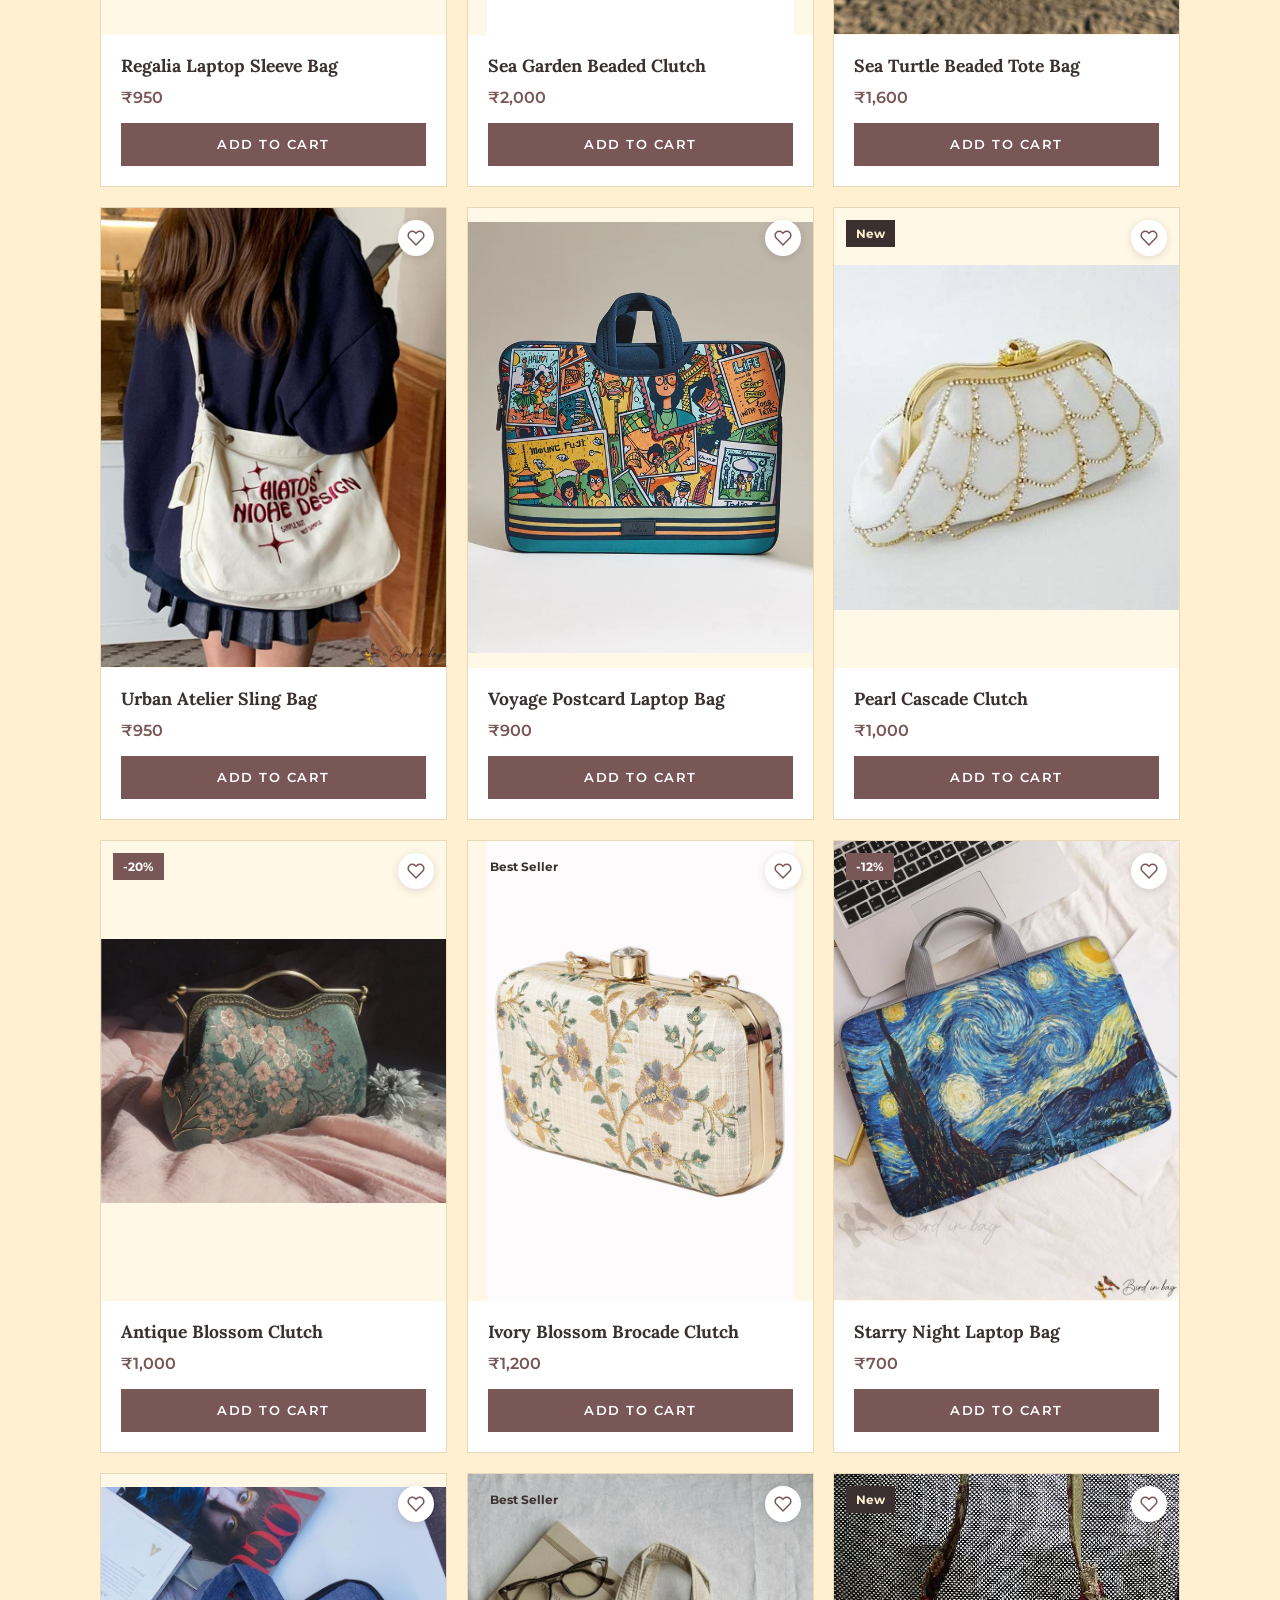
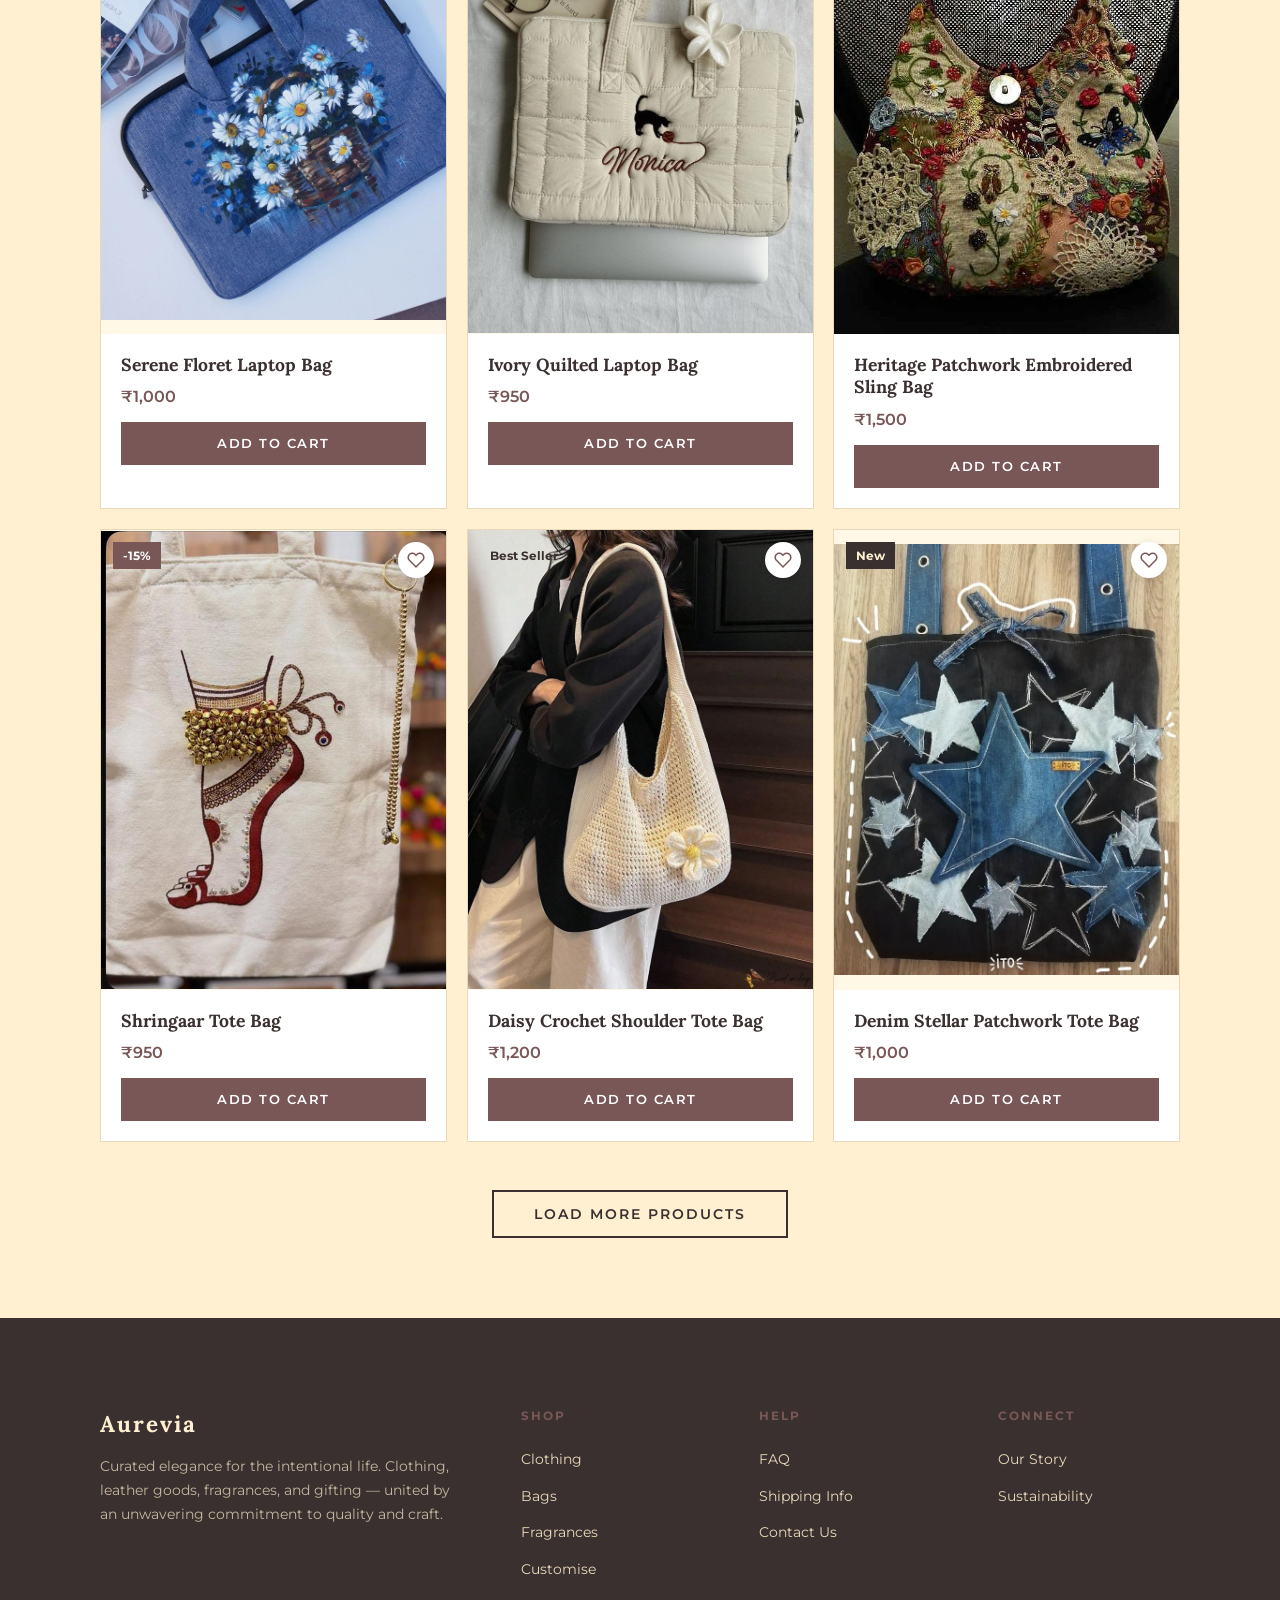
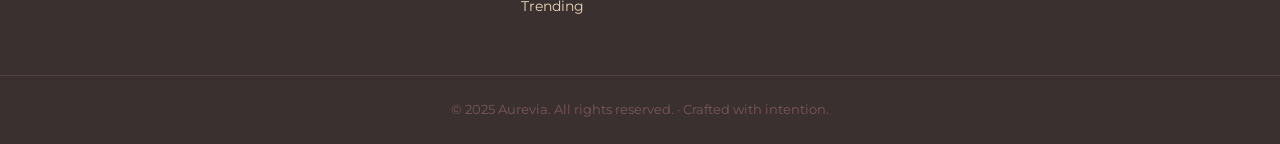
==== commit 39555991: "design changes and product name and price change" ====
--- a/bags.html
+++ b/bags.html
@@ -141,7 +141,6 @@
               <button class="wishlist-btn" aria-label="Add to Wishlist"><svg fill="none" viewBox="0 0 24 24" stroke="currentColor" stroke-width="2"><path d="M20.84 4.61a5.5 5.5 0 00-7.78 0L12 5.67l-1.06-1.06a5.5 5.5 0 00-7.78 7.78l1.06 1.06L12 21.23l7.78-7.78 1.06-1.06a5.5 5.5 0 000-7.78z"/></svg></button>
             </div>
             <div class="product-info">
-              <span class="material-tag">Leather</span>
               <h3 class="product-name">Regal Emerald Clutch</h3>
               <div class="product-price"><span class="current-price">₹1,800</span></div>
               <button class="add-to-cart-btn">Add to Cart</button>
@@ -155,7 +154,6 @@
               <button class="wishlist-btn" aria-label="Add to Wishlist"><svg fill="none" viewBox="0 0 24 24" stroke="currentColor" stroke-width="2"><path d="M20.84 4.61a5.5 5.5 0 00-7.78 0L12 5.67l-1.06-1.06a5.5 5.5 0 00-7.78 7.78l1.06 1.06L12 21.23l7.78-7.78 1.06-1.06a5.5 5.5 0 000-7.78z"/></svg></button>
             </div>
             <div class="product-info">
-              <span class="material-tag">Canvas</span>
               <h3 class="product-name">Button Heart Canvas Tote Bag</h3>
               <div class="product-price"><span class="current-price">₹500</span></div>
               <button class="add-to-cart-btn">Add to Cart</button>
@@ -170,7 +168,6 @@
               <span class="product-badge new">New</span>
             </div>
             <div class="product-info">
-              <span class="material-tag">Vegan Leather</span>
               <h3 class="product-name">Aurora Swirl Evening Clutch</h3>
               <div class="product-price"><span class="current-price">₹2,000</span></div>
               <button class="add-to-cart-btn">Add to Cart</button>
@@ -184,7 +181,6 @@
               <button class="wishlist-btn" aria-label="Add to Wishlist"><svg fill="none" viewBox="0 0 24 24" stroke="currentColor" stroke-width="2"><path d="M20.84 4.61a5.5 5.5 0 00-7.78 0L12 5.67l-1.06-1.06a5.5 5.5 0 00-7.78 7.78l1.06 1.06L12 21.23l7.78-7.78 1.06-1.06a5.5 5.5 0 000-7.78z"/></svg></button>
             </div>
             <div class="product-info">
-              <span class="material-tag">Leather</span>
               <h3 class="product-name">Regalia Laptop Sleeve Bag</h3>
               <div class="product-price"><span class="current-price">₹950</span></div>
               <button class="add-to-cart-btn">Add to Cart</button>
@@ -199,9 +195,8 @@
               <span class="product-badge sale">-20%</span>
             </div>
             <div class="product-info">
-              <span class="material-tag">Leather</span>
               <h3 class="product-name">Sea Garden Beaded Clutch</h3>
-              <div class="product-price"><span class="current-price">₹2,000</span><span class="original-price">₹4,000</span></div>
+              <div class="product-price"><span class="current-price">₹2,000</span></div>
               <button class="add-to-cart-btn">Add to Cart</button>
             </div>
           </div>
@@ -213,7 +208,6 @@
               <button class="wishlist-btn" aria-label="Add to Wishlist"><svg fill="none" viewBox="0 0 24 24" stroke="currentColor" stroke-width="2"><path d="M20.84 4.61a5.5 5.5 0 00-7.78 0L12 5.67l-1.06-1.06a5.5 5.5 0 00-7.78 7.78l1.06 1.06L12 21.23l7.78-7.78 1.06-1.06a5.5 5.5 0 000-7.78z"/></svg></button>
             </div>
             <div class="product-info">
-              <span class="material-tag">Vegan Leather</span>
               <h3 class="product-name">Sea Turtle Beaded Tote Bag</h3>
               <div class="product-price"><span class="current-price">₹1,600</span></div>
               <button class="add-to-cart-btn">Add to Cart</button>
@@ -227,7 +221,6 @@
               <button class="wishlist-btn" aria-label="Add to Wishlist"><svg fill="none" viewBox="0 0 24 24" stroke="currentColor" stroke-width="2"><path d="M20.84 4.61a5.5 5.5 0 00-7.78 0L12 5.67l-1.06-1.06a5.5 5.5 0 00-7.78 7.78l1.06 1.06L12 21.23l7.78-7.78 1.06-1.06a5.5 5.5 0 000-7.78z"/></svg></button>
             </div>
             <div class="product-info">
-              <span class="material-tag">Canvas</span>
               <h3 class="product-name">Urban Atelier Sling Bag</h3>
               <div class="product-price"><span class="current-price">₹950</span></div>
               <button class="add-to-cart-btn">Add to Cart</button>
@@ -241,7 +234,6 @@
               <button class="wishlist-btn" aria-label="Add to Wishlist"><svg fill="none" viewBox="0 0 24 24" stroke="currentColor" stroke-width="2"><path d="M20.84 4.61a5.5 5.5 0 00-7.78 0L12 5.67l-1.06-1.06a5.5 5.5 0 00-7.78 7.78l1.06 1.06L12 21.23l7.78-7.78 1.06-1.06a5.5 5.5 0 000-7.78z"/></svg></button>
             </div>
             <div class="product-info">
-              <span class="material-tag">Leather</span>
               <h3 class="product-name">Voyage Postcard Laptop Bag</h3>
               <div class="product-price"><span class="current-price">₹900</span></div>
               <button class="add-to-cart-btn">Add to Cart</button>
@@ -256,7 +248,6 @@
               <span class="product-badge new">New</span>
             </div>
             <div class="product-info">
-              <span class="material-tag">Metallic</span>
               <h3 class="product-name">Pearl Cascade Clutch</h3>
               <div class="product-price"><span class="current-price">₹1,000</span></div>
               <button class="add-to-cart-btn">Add to Cart</button>
@@ -271,9 +262,8 @@
               <span class="product-badge sale">-20%</span>
             </div>
             <div class="product-info">
-              <span class="material-tag">Vegan Leather</span>
               <h3 class="product-name">Antique Blossom Clutch</h3>
-              <div class="product-price"><span class="current-price">₹1,000</span><span class="original-price">₹9,954.00</span></div>
+              <div class="product-price"><span class="current-price">₹1,000</span></div>
               <button class="add-to-cart-btn">Add to Cart</button>
             </div>
           </div>
@@ -286,9 +276,8 @@
               <span class="product-badge bestseller">Best Seller</span>
             </div>
             <div class="product-info">
-              <span class="material-tag">Hand-beaded</span>
               <h3 class="product-name">Ivory Blossom Brocade Clutch</h3>
-              <div class="product-price"><span class="current-price">₹12,00</span></div>
+              <div class="product-price"><span class="current-price">₹1,200</span></div>
               <button class="add-to-cart-btn">Add to Cart</button>
             </div>
           </div>
@@ -303,9 +292,8 @@
               <span class="product-badge sale">-12%</span>
             </div>
             <div class="product-info">
-              <span class="material-tag">Full-Grain Leather</span>
               <h3 class="product-name">Starry Night Laptop Bag</h3>
-              <div class="product-price"><span class="current-price">₹700</span><span class="original-price">₹2,000</span></div>
+              <div class="product-price"><span class="current-price">₹700</span></div>
               <button class="add-to-cart-btn">Add to Cart</button>
             </div>
           </div>
@@ -317,9 +305,8 @@
               <button class="wishlist-btn" aria-label="Add to Wishlist"><svg fill="none" viewBox="0 0 24 24" stroke="currentColor" stroke-width="2"><path d="M20.84 4.61a5.5 5.5 0 00-7.78 0L12 5.67l-1.06-1.06a5.5 5.5 0 00-7.78 7.78l1.06 1.06L12 21.23l7.78-7.78 1.06-1.06a5.5 5.5 0 000-7.78z"/></svg></button>
             </div>
             <div class="product-info">
-              <span class="material-tag">Ballistic Nylon</span>
               <h3 class="product-name">Serene Floret Laptop Bag</h3>
-              <div class="product-price"><span class="current-price">₹18,765.00</span></div>
+              <div class="product-price"><span class="current-price">₹1,000</span></div>
               <button class="add-to-cart-btn">Add to Cart</button>
             </div>
           </div>
@@ -332,9 +319,8 @@
               <span class="product-badge bestseller">Best Seller</span>
             </div>
             <div class="product-info">
-              <span class="material-tag">Convertible</span>
               <h3 class="product-name">Ivory Quilted Laptop Bag</h3>
-              <div class="product-price"><span class="current-price">₹950</span><span class="original-price">₹3,000</span></div>
+              <div class="product-price"><span class="current-price">₹950</span></div>
               <button class="add-to-cart-btn">Add to Cart</button>
             </div>
           </div>
@@ -347,7 +333,6 @@
               <span class="product-badge new">New</span>
             </div>
             <div class="product-info">
-              <span class="material-tag">Woven Straw</span>
               <h3 class="product-name">Heritage Patchwork Embroidered Sling Bag</h3>
               <div class="product-price"><span class="current-price">₹1,500</span></div>
               <button class="add-to-cart-btn">Add to Cart</button>
@@ -362,9 +347,8 @@
               <span class="product-badge sale">-15%</span>
             </div>
             <div class="product-info">
-              <span class="material-tag">16oz Canvas</span>
               <h3 class="product-name">Shringaar Tote Bag</h3>
-              <div class="product-price"><span class="current-price">₹950</span><span class="original-price">₹6,225.00</span></div>
+              <div class="product-price"><span class="current-price">₹950</span></div>
               <button class="add-to-cart-btn">Add to Cart</button>
             </div>
           </div>
@@ -377,7 +361,6 @@
               <span class="product-badge bestseller">Best Seller</span>
             </div>
             <div class="product-info">
-              <span class="material-tag">Full-Grain Leather</span>
               <h3 class="product-name">Daisy Crochet Shoulder Tote Bag</h3>
               <div class="product-price"><span class="current-price">₹1,200</span></div>
               <button class="add-to-cart-btn">Add to Cart</button>
@@ -392,7 +375,6 @@
               <span class="product-badge new">New</span>
             </div>
             <div class="product-info">
-              <span class="material-tag">Waxed Canvas</span>
               <h3 class="product-name">Denim Stellar Patchwork Tote Bag</h3>
               <div class="product-price"><span class="current-price">₹1,000</span></div>
               <button class="add-to-cart-btn">Add to Cart</button>
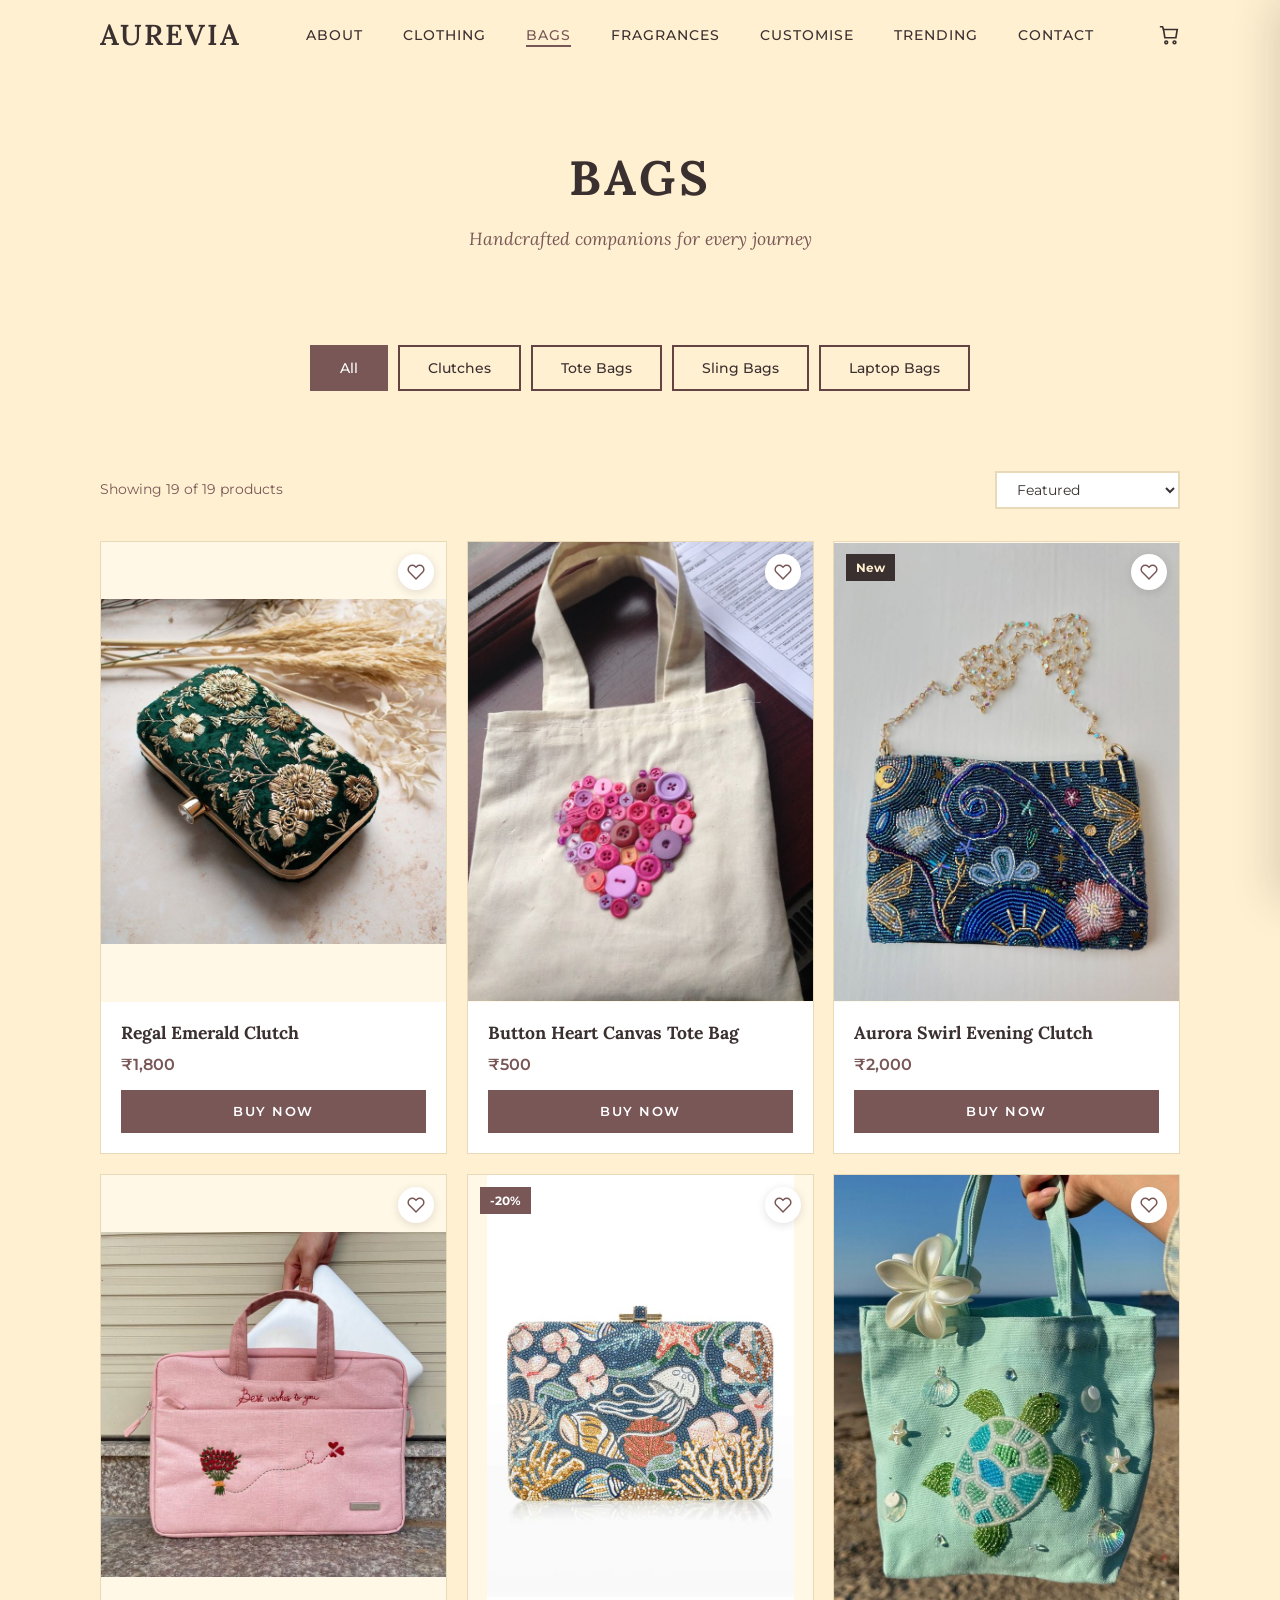
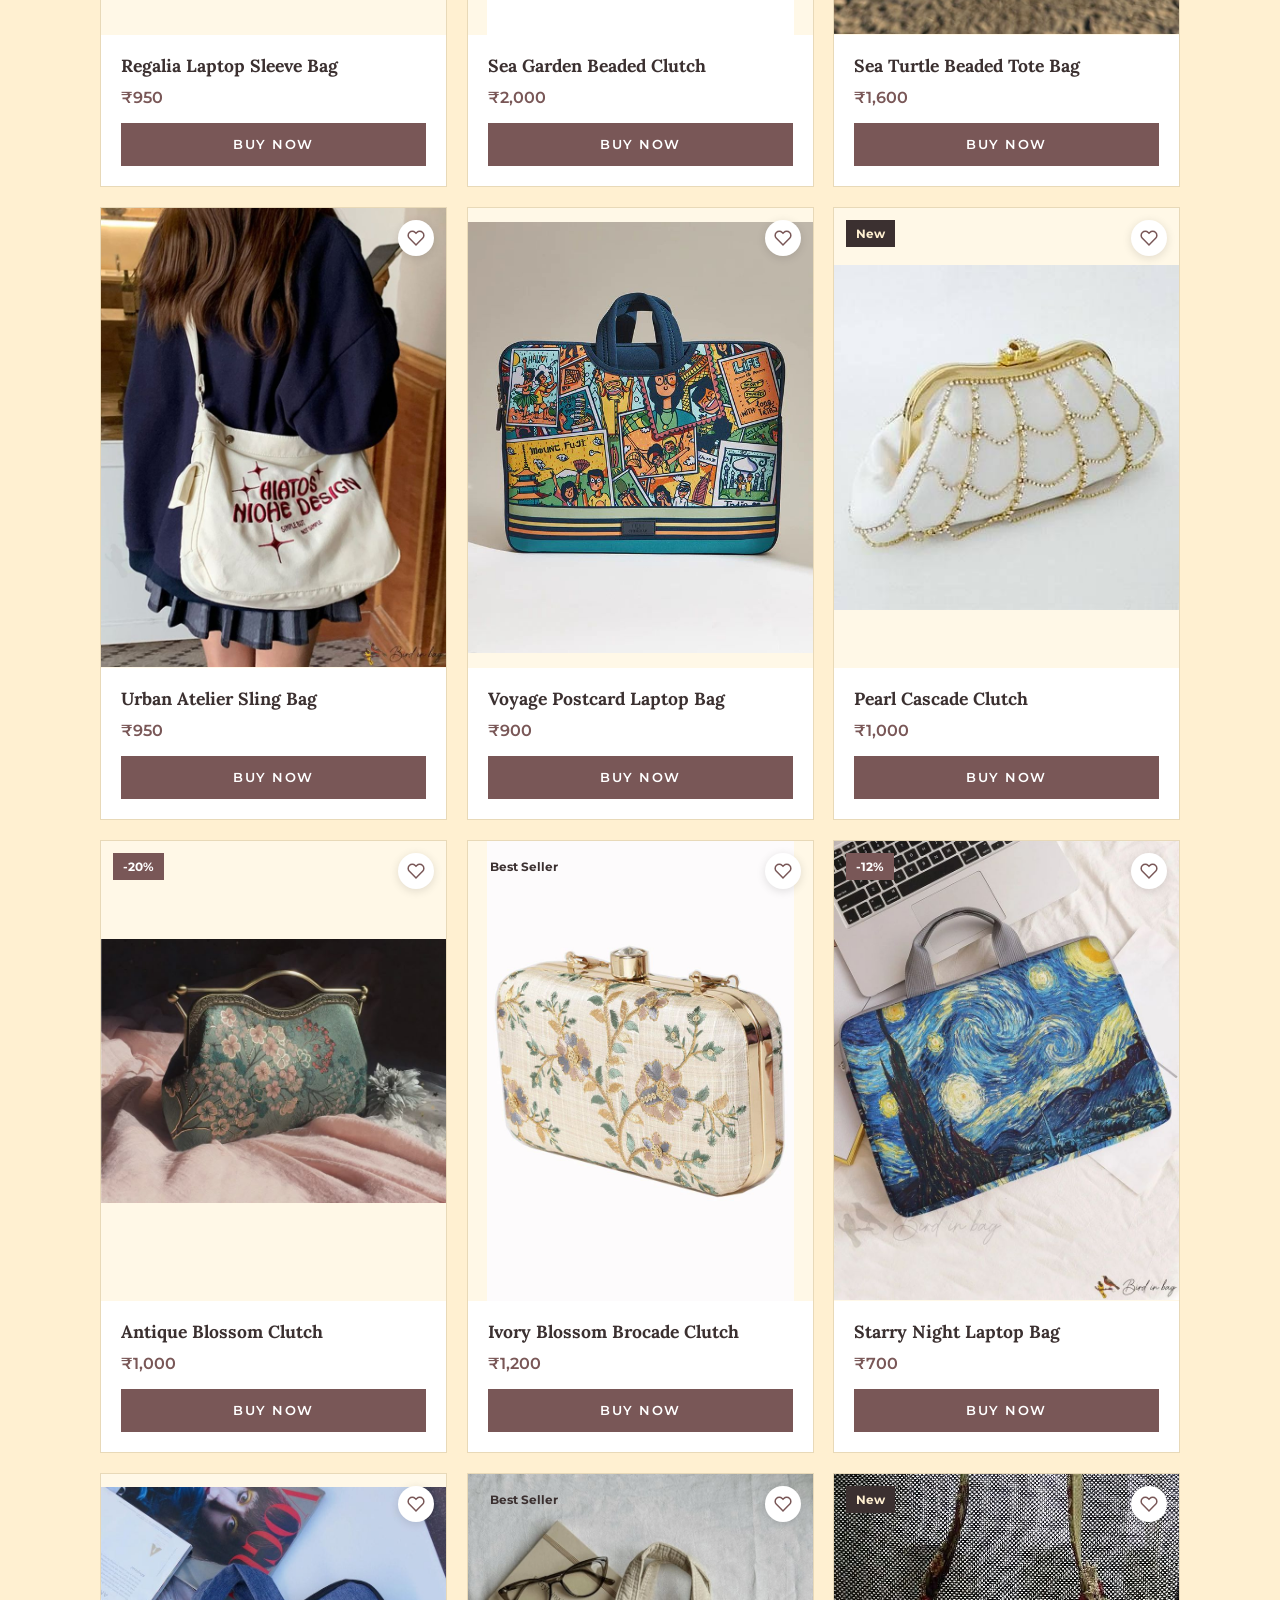
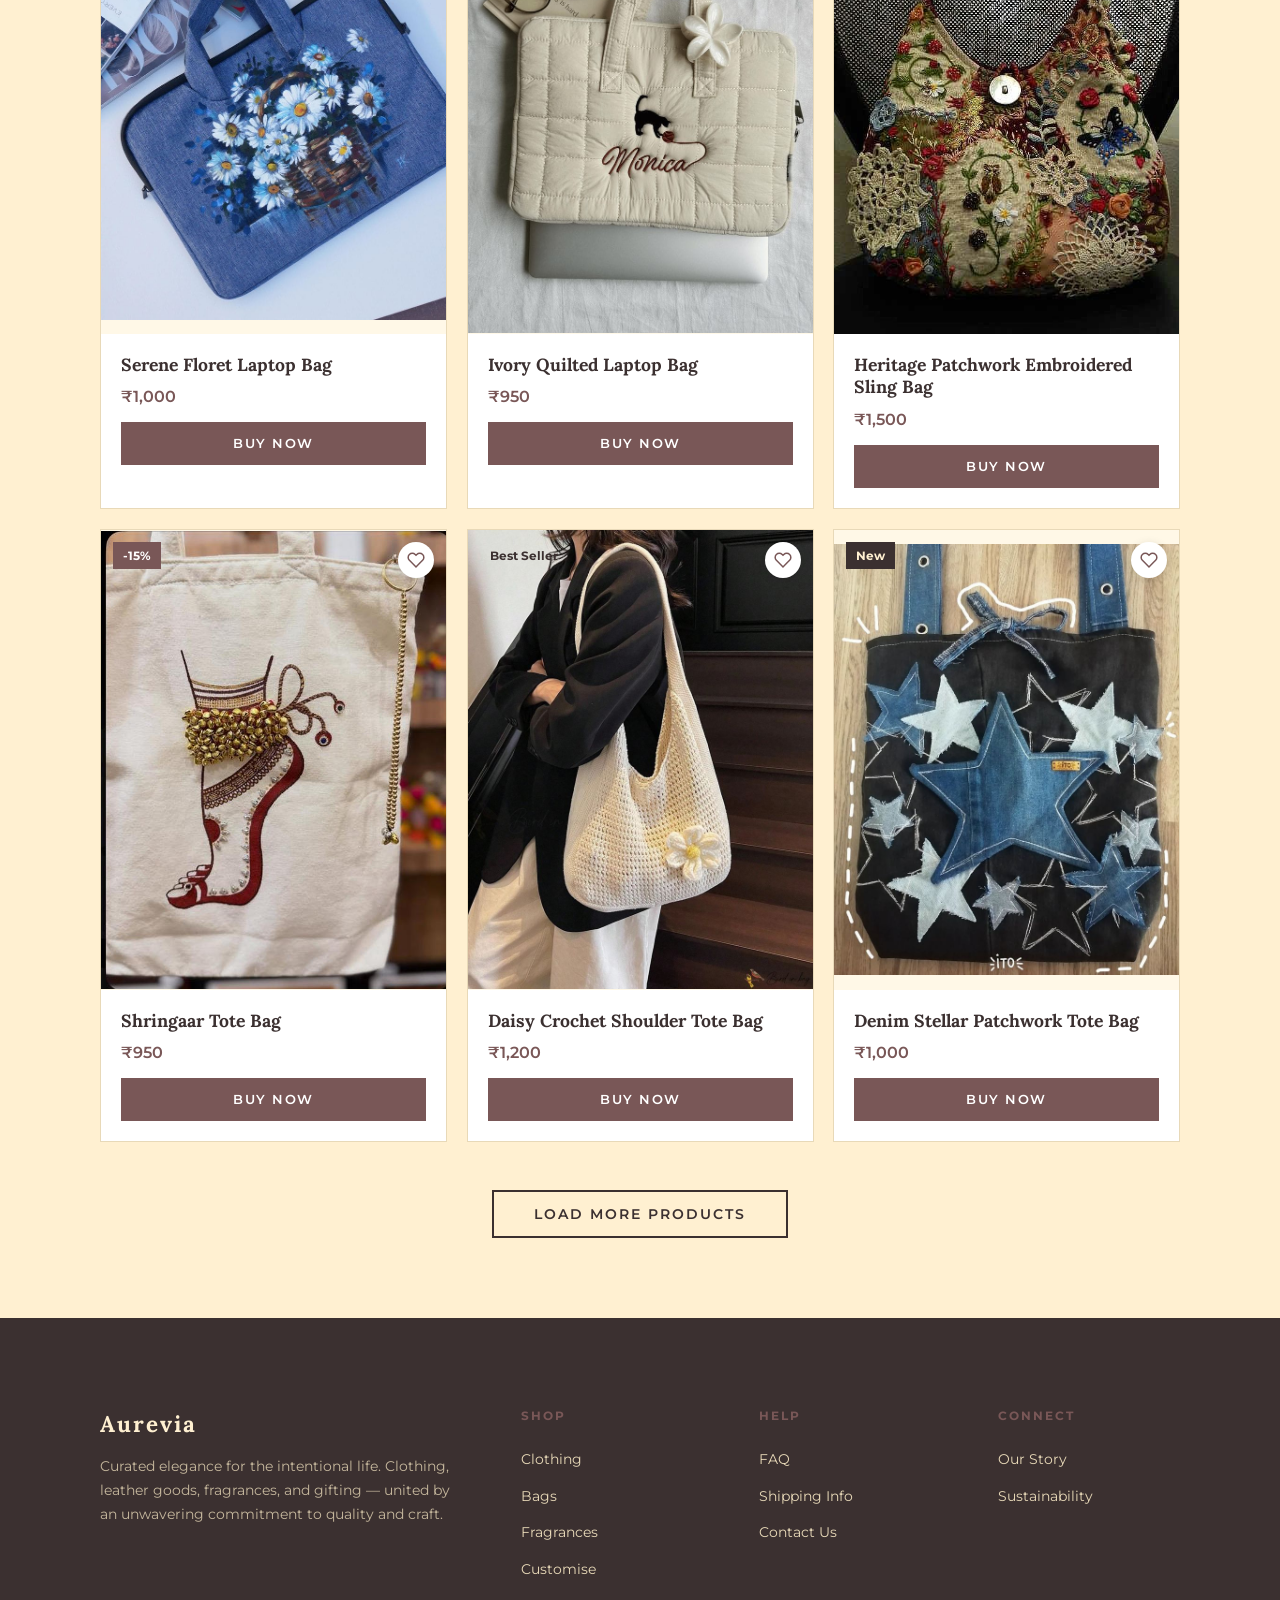
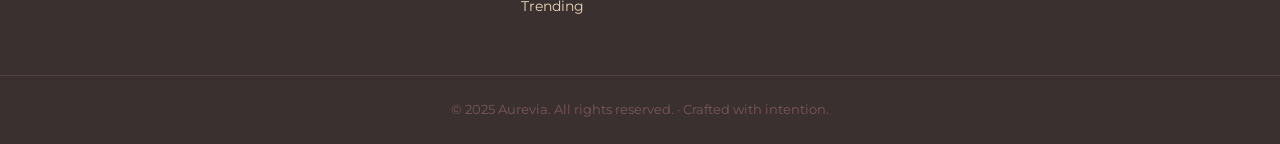
==== commit c63508c8: "fragrances fixed, cart fixed, reformating product discriptions" ====
--- a/bags.html
+++ b/bags.html
@@ -134,7 +134,7 @@
 
         <div class="product-grid grid-3" id="bags-grid">
 
-          <div class="product-card reveal" data-id="bag-001" data-category="clutches" data-price="15355">
+          <div class="product-card reveal" data-id="bag-001" data-category="clutches" data-price="1800">
             <div class="product-image">
               <img src="images/bags/clutch bags/clutch1.jpeg" alt="Classic Leather Handbag">
               <div class="product-overlay"><button class="quick-view-btn">Quick View</button></div>
@@ -143,11 +143,11 @@
             <div class="product-info">
               <h3 class="product-name">Regal Emerald Clutch</h3>
               <div class="product-price"><span class="current-price">₹1,800</span></div>
-              <button class="add-to-cart-btn">Add to Cart</button>
-            </div>
-          </div>
-
-          <div class="product-card reveal" data-id="bag-002" data-category="totes" data-price="9960">
+              <button class="add-to-cart-btn">Buy Now</button>
+            </div>
+          </div>
+
+          <div class="product-card reveal" data-id="bag-002" data-category="totes" data-price="500">
             <div class="product-image">
               <img src="images/bags/tote bags/tote1.jpeg" alt="Everyday Canvas Tote">
               <div class="product-overlay"><button class="quick-view-btn">Quick View</button></div>
@@ -156,11 +156,11 @@
             <div class="product-info">
               <h3 class="product-name">Button Heart Canvas Tote Bag</h3>
               <div class="product-price"><span class="current-price">₹500</span></div>
-              <button class="add-to-cart-btn">Add to Cart</button>
-            </div>
-          </div>
-
-          <div class="product-card reveal" data-category="sling" data-price="11205">
+              <button class="add-to-cart-btn">Buy Now</button>
+            </div>
+          </div>
+
+          <div class="product-card reveal" data-category="sling" data-price="2000">
             <div class="product-image">
               <img src="images/bags/sling bags/sling1.jpeg" alt="Suede Crossbody">
               <div class="product-overlay"><button class="quick-view-btn">Quick View</button></div>
@@ -170,11 +170,11 @@
             <div class="product-info">
               <h3 class="product-name">Aurora Swirl Evening Clutch</h3>
               <div class="product-price"><span class="current-price">₹2,000</span></div>
-              <button class="add-to-cart-btn">Add to Cart</button>
-            </div>
-          </div>
-
-          <div class="product-card reveal" data-category="laptop" data-price="17430">
+              <button class="add-to-cart-btn">Buy Now</button>
+            </div>
+          </div>
+
+          <div class="product-card reveal" data-category="laptop" data-price="950">
             <div class="product-image">
               <img src="images/bags/laptop bags/laptop1.jpeg" alt="Professional Laptop Bag">
               <div class="product-overlay"><button class="quick-view-btn">Quick View</button></div>
@@ -183,11 +183,11 @@
             <div class="product-info">
               <h3 class="product-name">Regalia Laptop Sleeve Bag</h3>
               <div class="product-price"><span class="current-price">₹950</span></div>
-              <button class="add-to-cart-btn">Add to Cart</button>
-            </div>
-          </div>
-
-          <div class="product-card reveal" data-category="clutches" data-price="13695">
+              <button class="add-to-cart-btn">Buy Now</button>
+            </div>
+          </div>
+
+          <div class="product-card reveal" data-category="clutches" data-price="2000">
             <div class="product-image">
               <img src="images/bags/clutch bags/clutch2.jpeg" alt="Vintage Clutch">
               <div class="product-overlay"><button class="quick-view-btn">Quick View</button></div>
@@ -197,11 +197,11 @@
             <div class="product-info">
               <h3 class="product-name">Sea Garden Beaded Clutch</h3>
               <div class="product-price"><span class="current-price">₹2,000</span></div>
-              <button class="add-to-cart-btn">Add to Cart</button>
-            </div>
-          </div>
-
-          <div class="product-card reveal" data-category="totes" data-price="11620">
+              <button class="add-to-cart-btn">Buy Now</button>
+            </div>
+          </div>
+
+          <div class="product-card reveal" data-category="totes" data-price="1600">
             <div class="product-image">
               <img src="images/bags/tote bags/tote2.jpeg" alt="Structured Work Tote">
               <div class="product-overlay"><button class="quick-view-btn">Quick View</button></div>
@@ -210,11 +210,11 @@
             <div class="product-info">
               <h3 class="product-name">Sea Turtle Beaded Tote Bag</h3>
               <div class="product-price"><span class="current-price">₹1,600</span></div>
-              <button class="add-to-cart-btn">Add to Cart</button>
-            </div>
-          </div>
-
-          <div class="product-card reveal" data-category="sling" data-price="8134">
+              <button class="add-to-cart-btn">Buy Now</button>
+            </div>
+          </div>
+
+          <div class="product-card reveal" data-category="sling" data-price="950">
             <div class="product-image">
               <img src="images/bags/sling bags/sling2.jpeg" alt="Woven Shoulder Bag">
               <div class="product-overlay"><button class="quick-view-btn">Quick View</button></div>
@@ -223,11 +223,11 @@
             <div class="product-info">
               <h3 class="product-name">Urban Atelier Sling Bag</h3>
               <div class="product-price"><span class="current-price">₹950</span></div>
-              <button class="add-to-cart-btn">Add to Cart</button>
-            </div>
-          </div>
-
-          <div class="product-card reveal" data-category="laptop" data-price="16185">
+              <button class="add-to-cart-btn">Buy Now</button>
+            </div>
+          </div>
+
+          <div class="product-card reveal" data-category="laptop" data-price="900">
             <div class="product-image">
               <img src="images/bags/laptop bags/laptop2.jpeg" alt="Slim Laptop Sleeve">
               <div class="product-overlay"><button class="quick-view-btn">Quick View</button></div>
@@ -236,11 +236,11 @@
             <div class="product-info">
               <h3 class="product-name">Voyage Postcard Laptop Bag</h3>
               <div class="product-price"><span class="current-price">₹900</span></div>
-              <button class="add-to-cart-btn">Add to Cart</button>
-            </div>
-          </div>
-
-          <div class="product-card reveal" data-id="bag-003" data-category="clutches" data-price="6566">
+              <button class="add-to-cart-btn">Buy Now</button>
+            </div>
+          </div>
+
+          <div class="product-card reveal" data-id="bag-003" data-category="clutches" data-price="1000">
             <div class="product-image">
               <img src="images/bags/clutch bags/clutch3.jpeg" alt="Elegant Evening Clutch">
               <div class="product-overlay"><button class="quick-view-btn">Quick View</button></div>
@@ -250,11 +250,11 @@
             <div class="product-info">
               <h3 class="product-name">Pearl Cascade Clutch</h3>
               <div class="product-price"><span class="current-price">₹1,000</span></div>
-              <button class="add-to-cart-btn">Add to Cart</button>
-            </div>
-          </div>
-
-          <div class="product-card reveal" data-id="bag-004" data-category="clutches" data-price="8295">
+              <button class="add-to-cart-btn">Buy Now</button>
+            </div>
+          </div>
+
+          <div class="product-card reveal" data-id="bag-004" data-category="clutches" data-price="1000">
             <div class="product-image">
               <img src="images/bags/clutch bags/clutch4.jpeg" alt="Quilted Mini Bag">
               <div class="product-overlay"><button class="quick-view-btn">Quick View</button></div>
@@ -264,11 +264,11 @@
             <div class="product-info">
               <h3 class="product-name">Antique Blossom Clutch</h3>
               <div class="product-price"><span class="current-price">₹1,000</span></div>
-              <button class="add-to-cart-btn">Add to Cart</button>
-            </div>
-          </div>
-
-          <div class="product-card reveal" data-id="bag-005" data-category="clutches" data-price="12035">
+              <button class="add-to-cart-btn">Buy Now</button>
+            </div>
+          </div>
+
+          <div class="product-card reveal" data-id="bag-005" data-category="clutches" data-price="1200">
             <div class="product-image">
               <img src="images/bags/clutch bags/clutch5.jpeg" alt="Beaded Statement Clutch">
               <div class="product-overlay"><button class="quick-view-btn">Quick View</button></div>
@@ -278,13 +278,13 @@
             <div class="product-info">
               <h3 class="product-name">Ivory Blossom Brocade Clutch</h3>
               <div class="product-price"><span class="current-price">₹1,200</span></div>
-              <button class="add-to-cart-btn">Add to Cart</button>
+              <button class="add-to-cart-btn">Buy Now</button>
             </div>
           </div>
 
          
 
-          <div class="product-card reveal" data-id="bag-007" data-category="laptop" data-price="15355">
+          <div class="product-card reveal" data-id="bag-007" data-category="laptop" data-price="700">
             <div class="product-image">
               <img src="images/bags/laptop bags/laptop3.jpeg" alt="Premium Leather Laptop Briefcase">
               <div class="product-overlay"><button class="quick-view-btn">Quick View</button></div>
@@ -294,11 +294,11 @@
             <div class="product-info">
               <h3 class="product-name">Starry Night Laptop Bag</h3>
               <div class="product-price"><span class="current-price">₹700</span></div>
-              <button class="add-to-cart-btn">Add to Cart</button>
-            </div>
-          </div>
-
-          <div class="product-card reveal" data-id="bag-008" data-category="laptop" data-price="18765">
+              <button class="add-to-cart-btn">Buy Now</button>
+            </div>
+          </div>
+
+          <div class="product-card reveal" data-id="bag-008" data-category="laptop" data-price="1000">
             <div class="product-image">
               <img src="images/bags/laptop bags/laptop4.jpeg" alt="Executive Rolling Laptop Bag">
               <div class="product-overlay"><button class="quick-view-btn">Quick View</button></div>
@@ -307,11 +307,11 @@
             <div class="product-info">
               <h3 class="product-name">Serene Floret Laptop Bag</h3>
               <div class="product-price"><span class="current-price">₹1,000</span></div>
-              <button class="add-to-cart-btn">Add to Cart</button>
-            </div>
-          </div>
-
-          <div class="product-card reveal" data-id="bag-009" data-category="laptop" data-price="14178">
+              <button class="add-to-cart-btn">Buy Now</button>
+            </div>
+          </div>
+
+          <div class="product-card reveal" data-id="bag-009" data-category="laptop" data-price="950">
             <div class="product-image">
               <img src="images/bags/laptop bags/laptop5.jpeg" alt="Convertible Backpack Briefcase">
               <div class="product-overlay"><button class="quick-view-btn">Quick View</button></div>
@@ -321,11 +321,11 @@
             <div class="product-info">
               <h3 class="product-name">Ivory Quilted Laptop Bag</h3>
               <div class="product-price"><span class="current-price">₹950</span></div>
-              <button class="add-to-cart-btn">Add to Cart</button>
-            </div>
-          </div>
-
-          <div class="product-card reveal" data-id="bag-010" data-category="sling" data-price="9954">
+              <button class="add-to-cart-btn">Buy Now</button>
+            </div>
+          </div>
+
+          <div class="product-card reveal" data-id="bag-010" data-category="sling" data-price="1500">
             <div class="product-image">
               <img src="images/bags/sling bags/sling3.jpeg" alt="Woven Bucket Sling">
               <div class="product-overlay"><button class="quick-view-btn">Quick View</button></div>
@@ -335,11 +335,11 @@
             <div class="product-info">
               <h3 class="product-name">Heritage Patchwork Embroidered Sling Bag</h3>
               <div class="product-price"><span class="current-price">₹1,500</span></div>
-              <button class="add-to-cart-btn">Add to Cart</button>
-            </div>
-          </div>
-
-          <div class="product-card reveal" data-id="bag-011" data-category="totes" data-price="5395">
+              <button class="add-to-cart-btn">Buy Now</button>
+            </div>
+          </div>
+
+          <div class="product-card reveal" data-id="bag-011" data-category="totes" data-price="950">
             <div class="product-image">
               <img src="images/bags/tote bags/tote3.jpeg" alt="Canvas Market Tote">
               <div class="product-overlay"><button class="quick-view-btn">Quick View</button></div>
@@ -349,11 +349,11 @@
             <div class="product-info">
               <h3 class="product-name">Shringaar Tote Bag</h3>
               <div class="product-price"><span class="current-price">₹950</span></div>
-              <button class="add-to-cart-btn">Add to Cart</button>
-            </div>
-          </div>
-
-          <div class="product-card reveal" data-id="bag-012" data-category="totes" data-price="13269">
+              <button class="add-to-cart-btn">Buy Now</button>
+            </div>
+          </div>
+
+          <div class="product-card reveal" data-id="bag-012" data-category="totes" data-price="1200">
             <div class="product-image">
               <img src="images/bags/tote bags/tote4.jpeg" alt="Leather Shopper Tote">
               <div class="product-overlay"><button class="quick-view-btn">Quick View</button></div>
@@ -363,11 +363,11 @@
             <div class="product-info">
               <h3 class="product-name">Daisy Crochet Shoulder Tote Bag</h3>
               <div class="product-price"><span class="current-price">₹1,200</span></div>
-              <button class="add-to-cart-btn">Add to Cart</button>
-            </div>
-          </div>
-
-          <div class="product-card reveal" data-id="bag-013" data-category="totes" data-price="11620">
+              <button class="add-to-cart-btn">Buy Now</button>
+            </div>
+          </div>
+
+          <div class="product-card reveal" data-id="bag-013" data-category="totes" data-price="1000">
             <div class="product-image">
               <img src="images/bags/tote bags/tote5.jpeg" alt="Weekend Travel Tote">
               <div class="product-overlay"><button class="quick-view-btn">Quick View</button></div>
@@ -377,7 +377,7 @@
             <div class="product-info">
               <h3 class="product-name">Denim Stellar Patchwork Tote Bag</h3>
               <div class="product-price"><span class="current-price">₹1,000</span></div>
-              <button class="add-to-cart-btn">Add to Cart</button>
+              <button class="add-to-cart-btn">Buy Now</button>
             </div>
           </div>
 
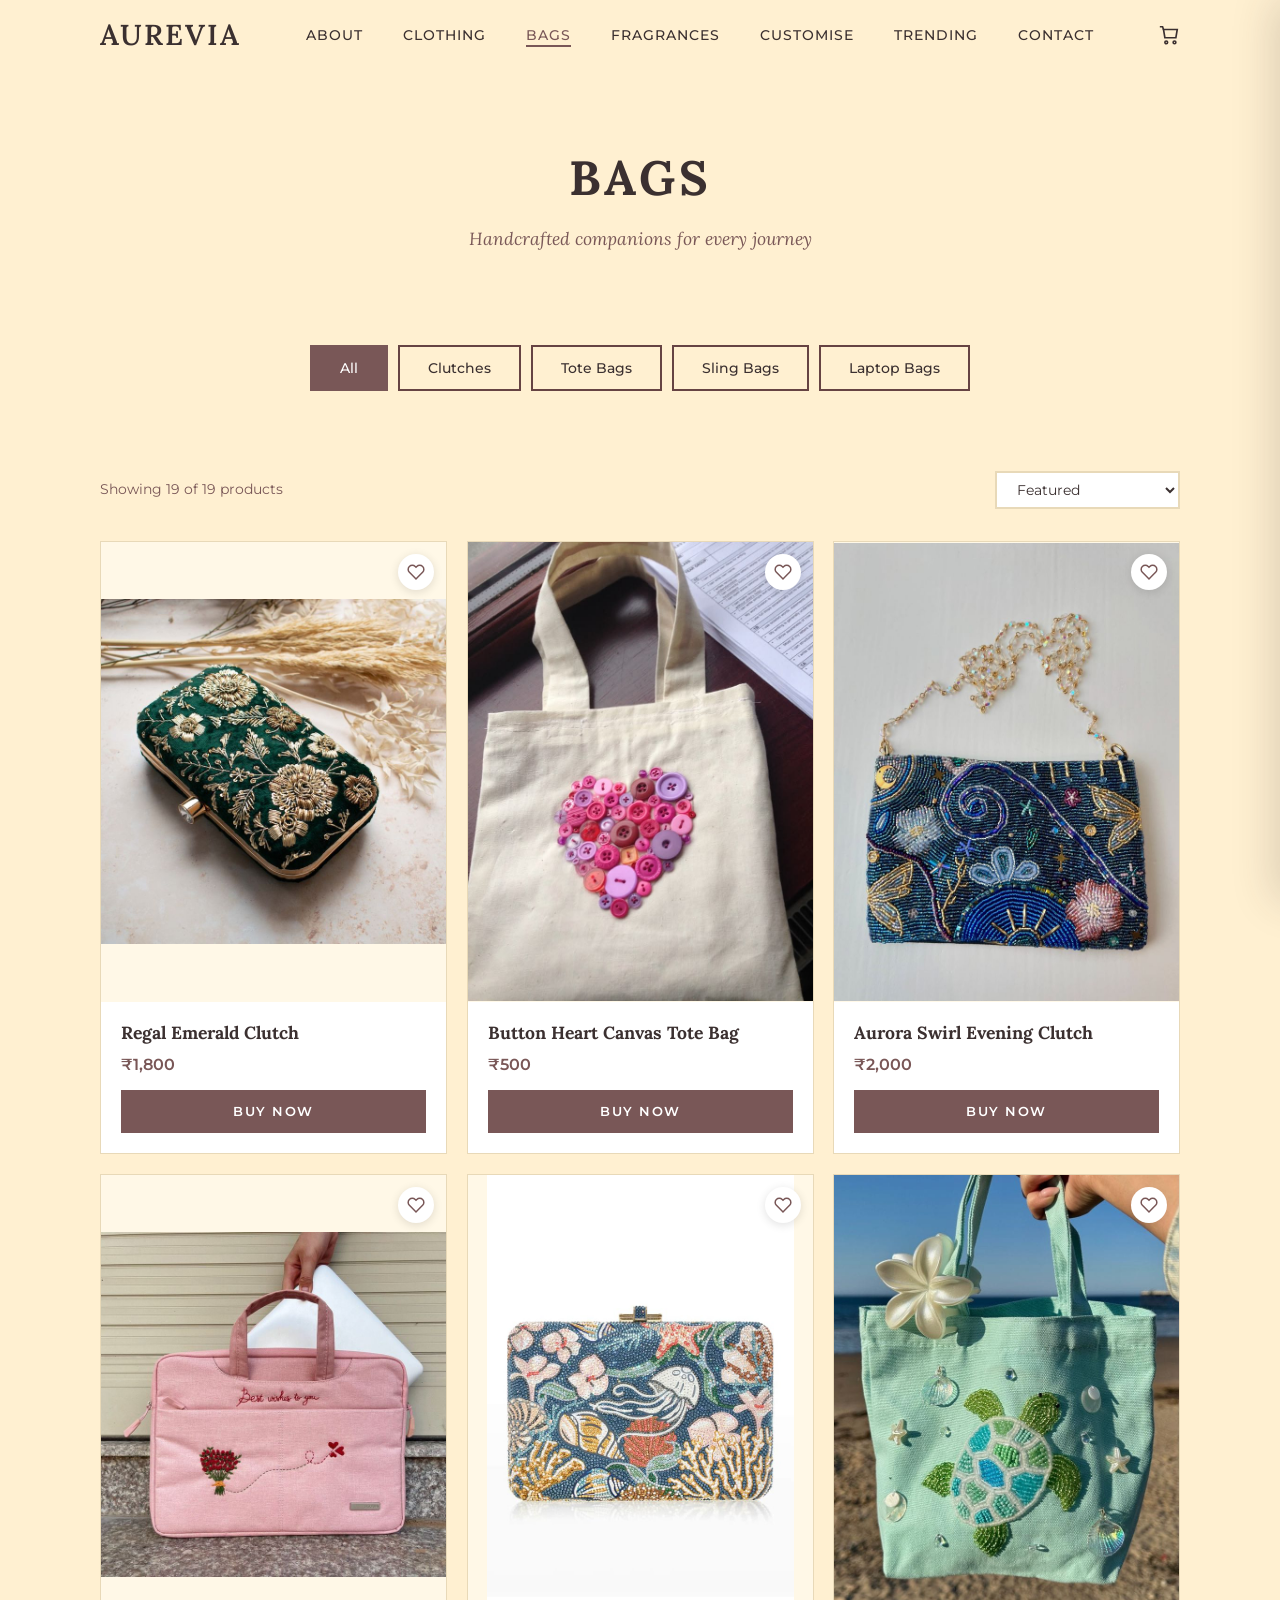
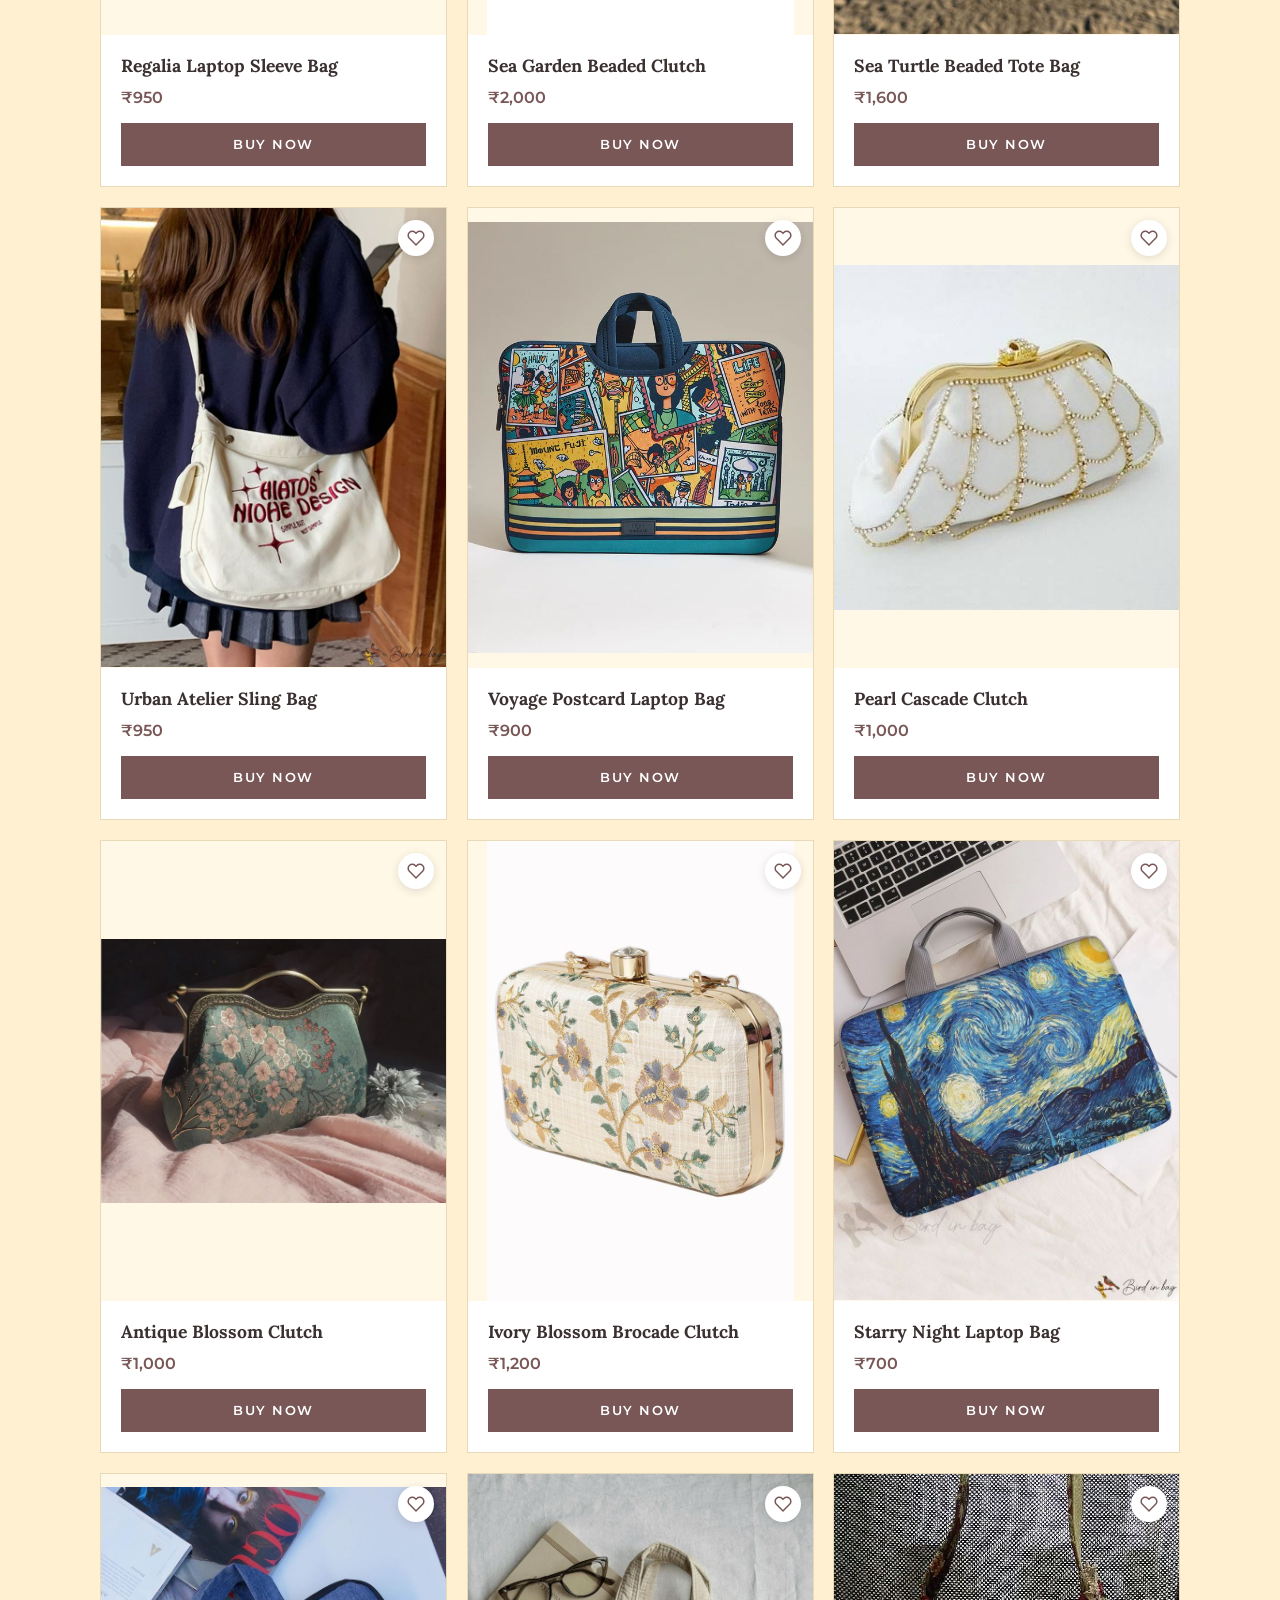
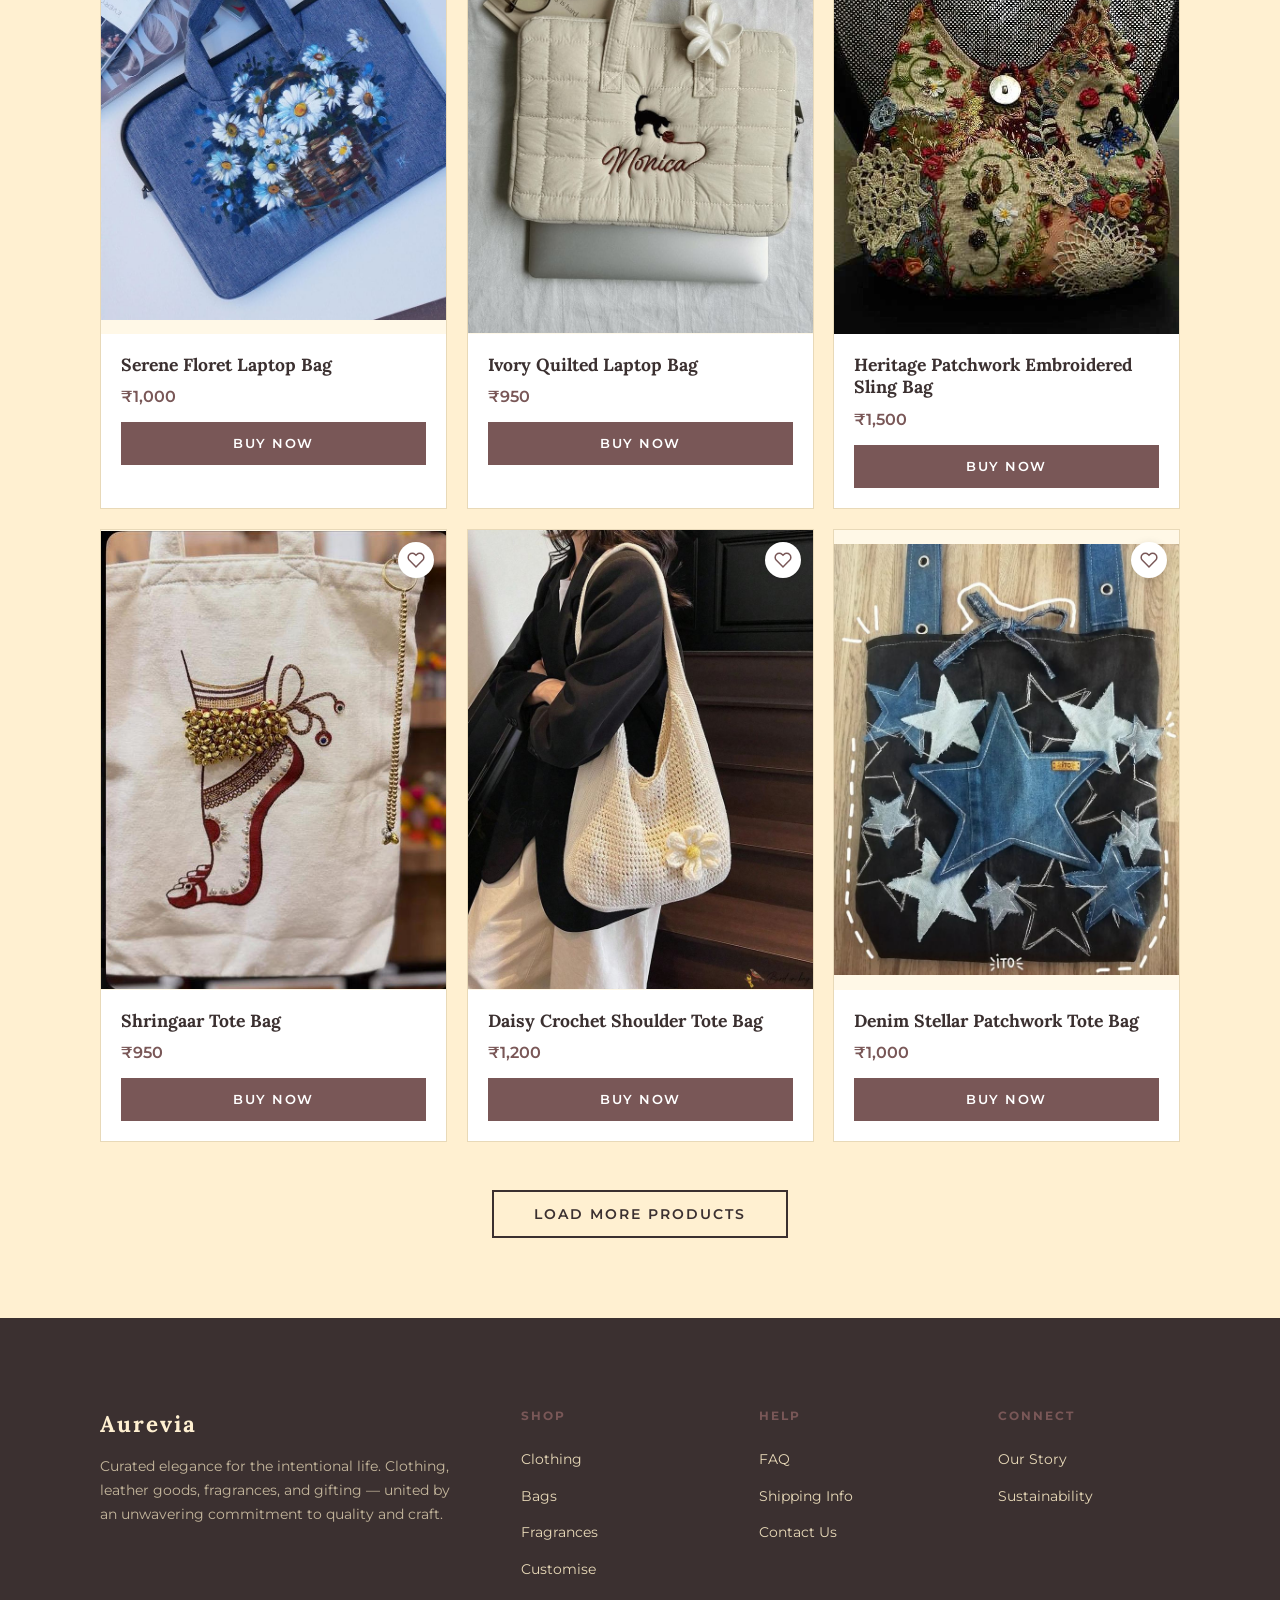
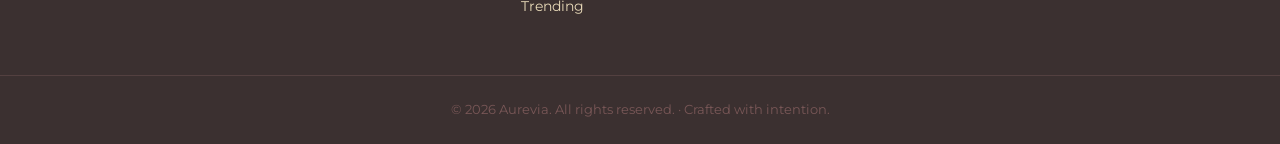
==== commit 6bba6ac6: "final push" ====
--- a/bags.html
+++ b/bags.html
@@ -68,26 +68,7 @@
       <li><a href="contact.html">Contact</a></li>
     </ul>
     <div class="mobile-menu-footer">
-      <div class="mobile-menu-social">
-        <a href="#" aria-label="Instagram">
-          <svg width="22" height="22" fill="none" viewBox="0 0 24 24" stroke="currentColor" stroke-width="1.6">
-            <rect x="2" y="2" width="20" height="20" rx="5"/>
-            <path d="M16 11.37A4 4 0 1112.63 8 4 4 0 0116 11.37z"/>
-            <line x1="17.5" y1="6.5" x2="17.51" y2="6.5"/>
-          </svg>
-        </a>
-        <a href="#" aria-label="Facebook">
-          <svg width="22" height="22" fill="none" viewBox="0 0 24 24" stroke="currentColor" stroke-width="1.6">
-            <path d="M18 2h-3a5 5 0 00-5 5v3H7v4h3v8h4v-8h3l1-4h-4V7a1 1 0 011-1h3z"/>
-          </svg>
-        </a>
-        <a href="#" aria-label="Pinterest">
-          <svg width="22" height="22" viewBox="0 0 24 24" fill="currentColor">
-            <path d="M12 0C5.373 0 0 5.373 0 12c0 5.084 3.163 9.426 7.627 11.174-.105-.949-.2-2.405.042-3.441.218-.937 1.407-5.965 1.407-5.965s-.359-.719-.359-1.782c0-1.668.967-2.914 2.171-2.914 1.023 0 1.518.769 1.518 1.69 0 1.029-.655 2.568-.994 3.995-.283 1.194.599 2.169 1.777 2.169 2.133 0 3.772-2.249 3.772-5.495 0-2.873-2.064-4.882-5.012-4.882-3.414 0-5.418 2.561-5.418 5.207 0 1.031.397 2.138.893 2.738a.36.36 0 01.083.345l-.333 1.36c-.053.22-.174.267-.402.161-1.499-.698-2.436-2.889-2.436-4.649 0-3.785 2.75-7.262 7.929-7.262 4.163 0 7.398 2.967 7.398 6.931 0 4.136-2.607 7.464-6.227 7.464-1.216 0-2.359-.632-2.75-1.378l-.748 2.853c-.271 1.043-1.002 2.35-1.492 3.146C9.57 23.812 10.763 24 12 24c6.627 0 12-5.373 12-12S18.627 0 12 0z"/>
-          </svg>
-        </a>
-      </div>
-      <p class="mobile-menu-copyright">&copy; 2025 Aurevia</p>
+      <p class="mobile-menu-copyright">&copy; 2026 Aurevia</p>
     </div>
   </div>
 
@@ -165,7 +146,7 @@
               <img src="images/bags/sling bags/sling1.jpeg" alt="Suede Crossbody">
               <div class="product-overlay"><button class="quick-view-btn">Quick View</button></div>
               <button class="wishlist-btn" aria-label="Add to Wishlist"><svg fill="none" viewBox="0 0 24 24" stroke="currentColor" stroke-width="2"><path d="M20.84 4.61a5.5 5.5 0 00-7.78 0L12 5.67l-1.06-1.06a5.5 5.5 0 00-7.78 7.78l1.06 1.06L12 21.23l7.78-7.78 1.06-1.06a5.5 5.5 0 000-7.78z"/></svg></button>
-              <span class="product-badge new">New</span>
+             
             </div>
             <div class="product-info">
               <h3 class="product-name">Aurora Swirl Evening Clutch</h3>
@@ -192,7 +173,7 @@
               <img src="images/bags/clutch bags/clutch2.jpeg" alt="Vintage Clutch">
               <div class="product-overlay"><button class="quick-view-btn">Quick View</button></div>
               <button class="wishlist-btn" aria-label="Add to Wishlist"><svg fill="none" viewBox="0 0 24 24" stroke="currentColor" stroke-width="2"><path d="M20.84 4.61a5.5 5.5 0 00-7.78 0L12 5.67l-1.06-1.06a5.5 5.5 0 00-7.78 7.78l1.06 1.06L12 21.23l7.78-7.78 1.06-1.06a5.5 5.5 0 000-7.78z"/></svg></button>
-              <span class="product-badge sale">-20%</span>
+             
             </div>
             <div class="product-info">
               <h3 class="product-name">Sea Garden Beaded Clutch</h3>
@@ -245,7 +226,7 @@
               <img src="images/bags/clutch bags/clutch3.jpeg" alt="Elegant Evening Clutch">
               <div class="product-overlay"><button class="quick-view-btn">Quick View</button></div>
               <button class="wishlist-btn" aria-label="Add to Wishlist"><svg fill="none" viewBox="0 0 24 24" stroke="currentColor" stroke-width="2"><path d="M20.84 4.61a5.5 5.5 0 00-7.78 0L12 5.67l-1.06-1.06a5.5 5.5 0 00-7.78 7.78l1.06 1.06L12 21.23l7.78-7.78 1.06-1.06a5.5 5.5 0 000-7.78z"/></svg></button>
-              <span class="product-badge new">New</span>
+              
             </div>
             <div class="product-info">
               <h3 class="product-name">Pearl Cascade Clutch</h3>
@@ -259,7 +240,7 @@
               <img src="images/bags/clutch bags/clutch4.jpeg" alt="Quilted Mini Bag">
               <div class="product-overlay"><button class="quick-view-btn">Quick View</button></div>
               <button class="wishlist-btn" aria-label="Add to Wishlist"><svg fill="none" viewBox="0 0 24 24" stroke="currentColor" stroke-width="2"><path d="M20.84 4.61a5.5 5.5 0 00-7.78 0L12 5.67l-1.06-1.06a5.5 5.5 0 00-7.78 7.78l1.06 1.06L12 21.23l7.78-7.78 1.06-1.06a5.5 5.5 0 000-7.78z"/></svg></button>
-              <span class="product-badge sale">-20%</span>
+             
             </div>
             <div class="product-info">
               <h3 class="product-name">Antique Blossom Clutch</h3>
@@ -273,7 +254,6 @@
               <img src="images/bags/clutch bags/clutch5.jpeg" alt="Beaded Statement Clutch">
               <div class="product-overlay"><button class="quick-view-btn">Quick View</button></div>
               <button class="wishlist-btn" aria-label="Add to Wishlist"><svg fill="none" viewBox="0 0 24 24" stroke="currentColor" stroke-width="2"><path d="M20.84 4.61a5.5 5.5 0 00-7.78 0L12 5.67l-1.06-1.06a5.5 5.5 0 00-7.78 7.78l1.06 1.06L12 21.23l7.78-7.78 1.06-1.06a5.5 5.5 0 000-7.78z"/></svg></button>
-              <span class="product-badge bestseller">Best Seller</span>
             </div>
             <div class="product-info">
               <h3 class="product-name">Ivory Blossom Brocade Clutch</h3>
@@ -289,7 +269,7 @@
               <img src="images/bags/laptop bags/laptop3.jpeg" alt="Premium Leather Laptop Briefcase">
               <div class="product-overlay"><button class="quick-view-btn">Quick View</button></div>
               <button class="wishlist-btn" aria-label="Add to Wishlist"><svg fill="none" viewBox="0 0 24 24" stroke="currentColor" stroke-width="2"><path d="M20.84 4.61a5.5 5.5 0 00-7.78 0L12 5.67l-1.06-1.06a5.5 5.5 0 00-7.78 7.78l1.06 1.06L12 21.23l7.78-7.78 1.06-1.06a5.5 5.5 0 000-7.78z"/></svg></button>
-              <span class="product-badge sale">-12%</span>
+              
             </div>
             <div class="product-info">
               <h3 class="product-name">Starry Night Laptop Bag</h3>
@@ -316,7 +296,6 @@
               <img src="images/bags/laptop bags/laptop5.jpeg" alt="Convertible Backpack Briefcase">
               <div class="product-overlay"><button class="quick-view-btn">Quick View</button></div>
               <button class="wishlist-btn" aria-label="Add to Wishlist"><svg fill="none" viewBox="0 0 24 24" stroke="currentColor" stroke-width="2"><path d="M20.84 4.61a5.5 5.5 0 00-7.78 0L12 5.67l-1.06-1.06a5.5 5.5 0 00-7.78 7.78l1.06 1.06L12 21.23l7.78-7.78 1.06-1.06a5.5 5.5 0 000-7.78z"/></svg></button>
-              <span class="product-badge bestseller">Best Seller</span>
             </div>
             <div class="product-info">
               <h3 class="product-name">Ivory Quilted Laptop Bag</h3>
@@ -330,7 +309,7 @@
               <img src="images/bags/sling bags/sling3.jpeg" alt="Woven Bucket Sling">
               <div class="product-overlay"><button class="quick-view-btn">Quick View</button></div>
               <button class="wishlist-btn" aria-label="Add to Wishlist"><svg fill="none" viewBox="0 0 24 24" stroke="currentColor" stroke-width="2"><path d="M20.84 4.61a5.5 5.5 0 00-7.78 0L12 5.67l-1.06-1.06a5.5 5.5 0 00-7.78 7.78l1.06 1.06L12 21.23l7.78-7.78 1.06-1.06a5.5 5.5 0 000-7.78z"/></svg></button>
-              <span class="product-badge new">New</span>
+              
             </div>
             <div class="product-info">
               <h3 class="product-name">Heritage Patchwork Embroidered Sling Bag</h3>
@@ -344,7 +323,7 @@
               <img src="images/bags/tote bags/tote3.jpeg" alt="Canvas Market Tote">
               <div class="product-overlay"><button class="quick-view-btn">Quick View</button></div>
               <button class="wishlist-btn" aria-label="Add to Wishlist"><svg fill="none" viewBox="0 0 24 24" stroke="currentColor" stroke-width="2"><path d="M20.84 4.61a5.5 5.5 0 00-7.78 0L12 5.67l-1.06-1.06a5.5 5.5 0 00-7.78 7.78l1.06 1.06L12 21.23l7.78-7.78 1.06-1.06a5.5 5.5 0 000-7.78z"/></svg></button>
-              <span class="product-badge sale">-15%</span>
+             
             </div>
             <div class="product-info">
               <h3 class="product-name">Shringaar Tote Bag</h3>
@@ -358,7 +337,6 @@
               <img src="images/bags/tote bags/tote4.jpeg" alt="Leather Shopper Tote">
               <div class="product-overlay"><button class="quick-view-btn">Quick View</button></div>
               <button class="wishlist-btn" aria-label="Add to Wishlist"><svg fill="none" viewBox="0 0 24 24" stroke="currentColor" stroke-width="2"><path d="M20.84 4.61a5.5 5.5 0 00-7.78 0L12 5.67l-1.06-1.06a5.5 5.5 0 00-7.78 7.78l1.06 1.06L12 21.23l7.78-7.78 1.06-1.06a5.5 5.5 0 000-7.78z"/></svg></button>
-              <span class="product-badge bestseller">Best Seller</span>
             </div>
             <div class="product-info">
               <h3 class="product-name">Daisy Crochet Shoulder Tote Bag</h3>
@@ -372,7 +350,7 @@
               <img src="images/bags/tote bags/tote5.jpeg" alt="Weekend Travel Tote">
               <div class="product-overlay"><button class="quick-view-btn">Quick View</button></div>
               <button class="wishlist-btn" aria-label="Add to Wishlist"><svg fill="none" viewBox="0 0 24 24" stroke="currentColor" stroke-width="2"><path d="M20.84 4.61a5.5 5.5 0 00-7.78 0L12 5.67l-1.06-1.06a5.5 5.5 0 00-7.78 7.78l1.06 1.06L12 21.23l7.78-7.78 1.06-1.06a5.5 5.5 0 000-7.78z"/></svg></button>
-              <span class="product-badge new">New</span>
+              
             </div>
             <div class="product-info">
               <h3 class="product-name">Denim Stellar Patchwork Tote Bag</h3>
@@ -401,7 +379,7 @@
         <div class="footer-col"><h4>Connect</h4><ul class="footer-links"><li><a href="index.html">Our Story</a></li><li><a href="#">Sustainability</a></li></ul></div>
       </div>
     </div>
-    <div class="footer-bottom"><div class="container"><p>&copy; 2025 Aurevia. All rights reserved. &middot; Crafted with intention.</p></div></div>
+    <div class="footer-bottom"><div class="container"><p>&copy; 2026 Aurevia. All rights reserved. &middot; Crafted with intention.</p></div></div>
   </footer>
 
   <script src="js/main.js"></script>
--- a/styles/responsive.css
+++ b/styles/responsive.css
@@ -369,17 +369,13 @@
 
   /* Footer - Stacked layout */
   .footer-grid {
-    grid-template-columns: 1fr !important;
+    grid-template-columns:  1fr !important;
     gap: 2rem !important;
   }
 
   .footer-brand {
     grid-column: 1 / -1 !important;
     text-align: center;
-  }
-
-  .footer-social {
-    justify-content: center;
   }
 
   .footer-col {
--- a/styles/shared.css
+++ b/styles/shared.css
@@ -435,7 +435,7 @@
 
 .page-title {
   font-family: var(--font-primary);
-  font-size: 3rem;
+  font-size: clamp(1.6rem, 5vw, 3rem);
   color: var(--dark-brown);
   letter-spacing: 4px;
   text-transform: uppercase;
@@ -809,6 +809,32 @@
   border-color: var(--warm-brown);
 }
 
+/* Horizontal scroll on small screens to prevent awkward wrapping */
+@media (max-width: 480px) {
+  .tab-buttons,
+  .fragrance-tabs,
+  .category-tabs {
+    flex-wrap: nowrap;
+    overflow-x: auto;
+    justify-content: flex-start;
+    padding-bottom: 6px;
+    scrollbar-width: none;
+    -webkit-overflow-scrolling: touch;
+  }
+
+  .tab-buttons::-webkit-scrollbar,
+  .fragrance-tabs::-webkit-scrollbar,
+  .category-tabs::-webkit-scrollbar {
+    display: none;
+  }
+
+  .tab-btn,
+  .cat-tab {
+    flex-shrink: 0;
+    white-space: nowrap;
+  }
+}
+
 .tab-content {
   display: none;
 }
@@ -849,27 +875,6 @@
   line-height: 1.75;
   opacity: 0.8;
   margin-bottom: 1.5rem;
-}
-
-.footer-social {
-  display: flex;
-  gap: 0.9rem;
-}
-
-.social-link {
-  display: flex;
-  align-items: center;
-  justify-content: center;
-  width: 36px;
-  height: 36px;
-  color: var(--cream-dark);
-  border-radius: 50%;
-  transition: color var(--t-base), transform var(--t-spring), filter var(--t-base);
-}
-.social-link:hover {
-  color: var(--cream-bg);
-  transform: scale(1.22) translateY(-2px);
-  filter: drop-shadow(0 0 8px rgba(255, 240, 209, 0.4));
 }
 
 .footer-col h4 {
@@ -986,8 +991,8 @@
 
   .grid-4, .grid-3 { grid-template-columns: repeat(2, 1fr); }
 
-  .page-hero { padding: 120px 0 40px; min-height: 150px; }
-  .page-title { font-size: 2rem; }
+  /* Tighten page-hero on mobile — contact/trending/bags/clothing pages */
+  .page-hero { padding: 100px 0 30px; min-height: auto; }
 
   .footer-grid { grid-template-columns: 1fr 1fr; gap: 2rem; }
   .footer-brand { grid-column: 1 / -1; }
